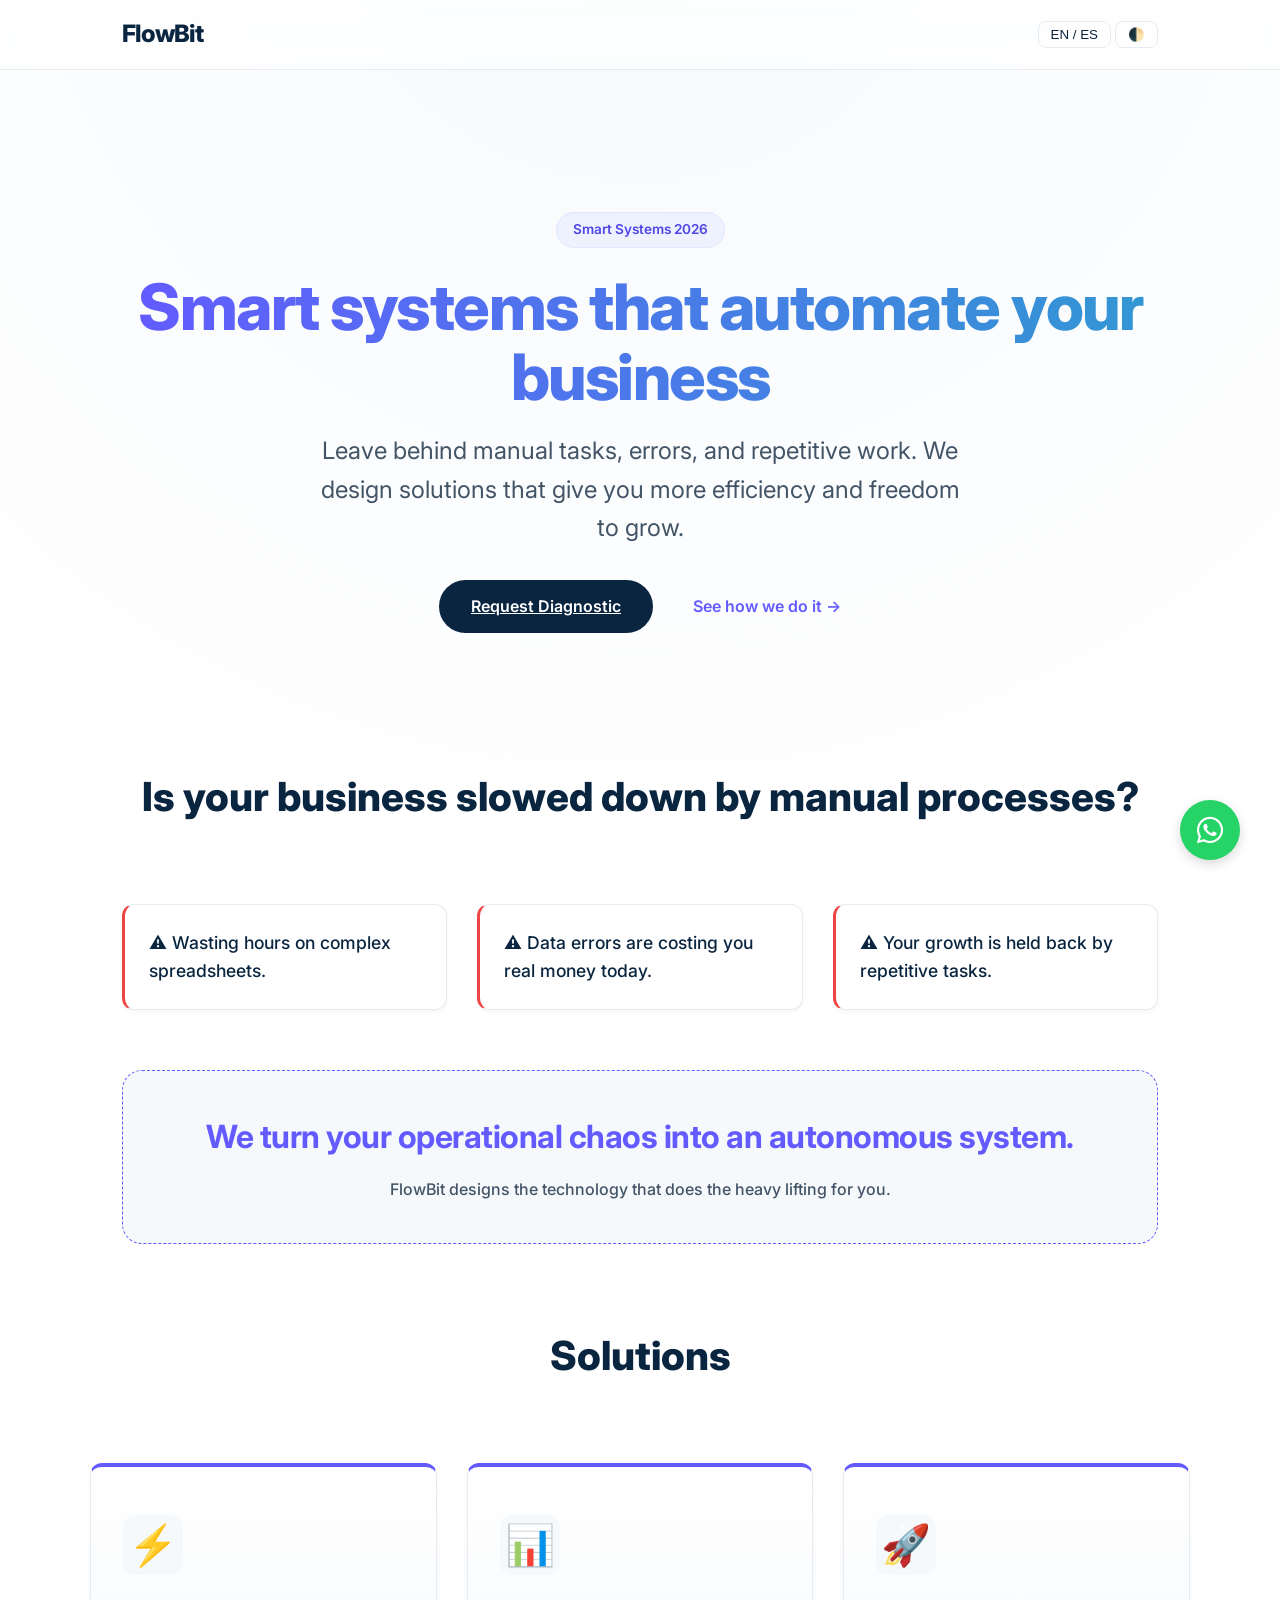
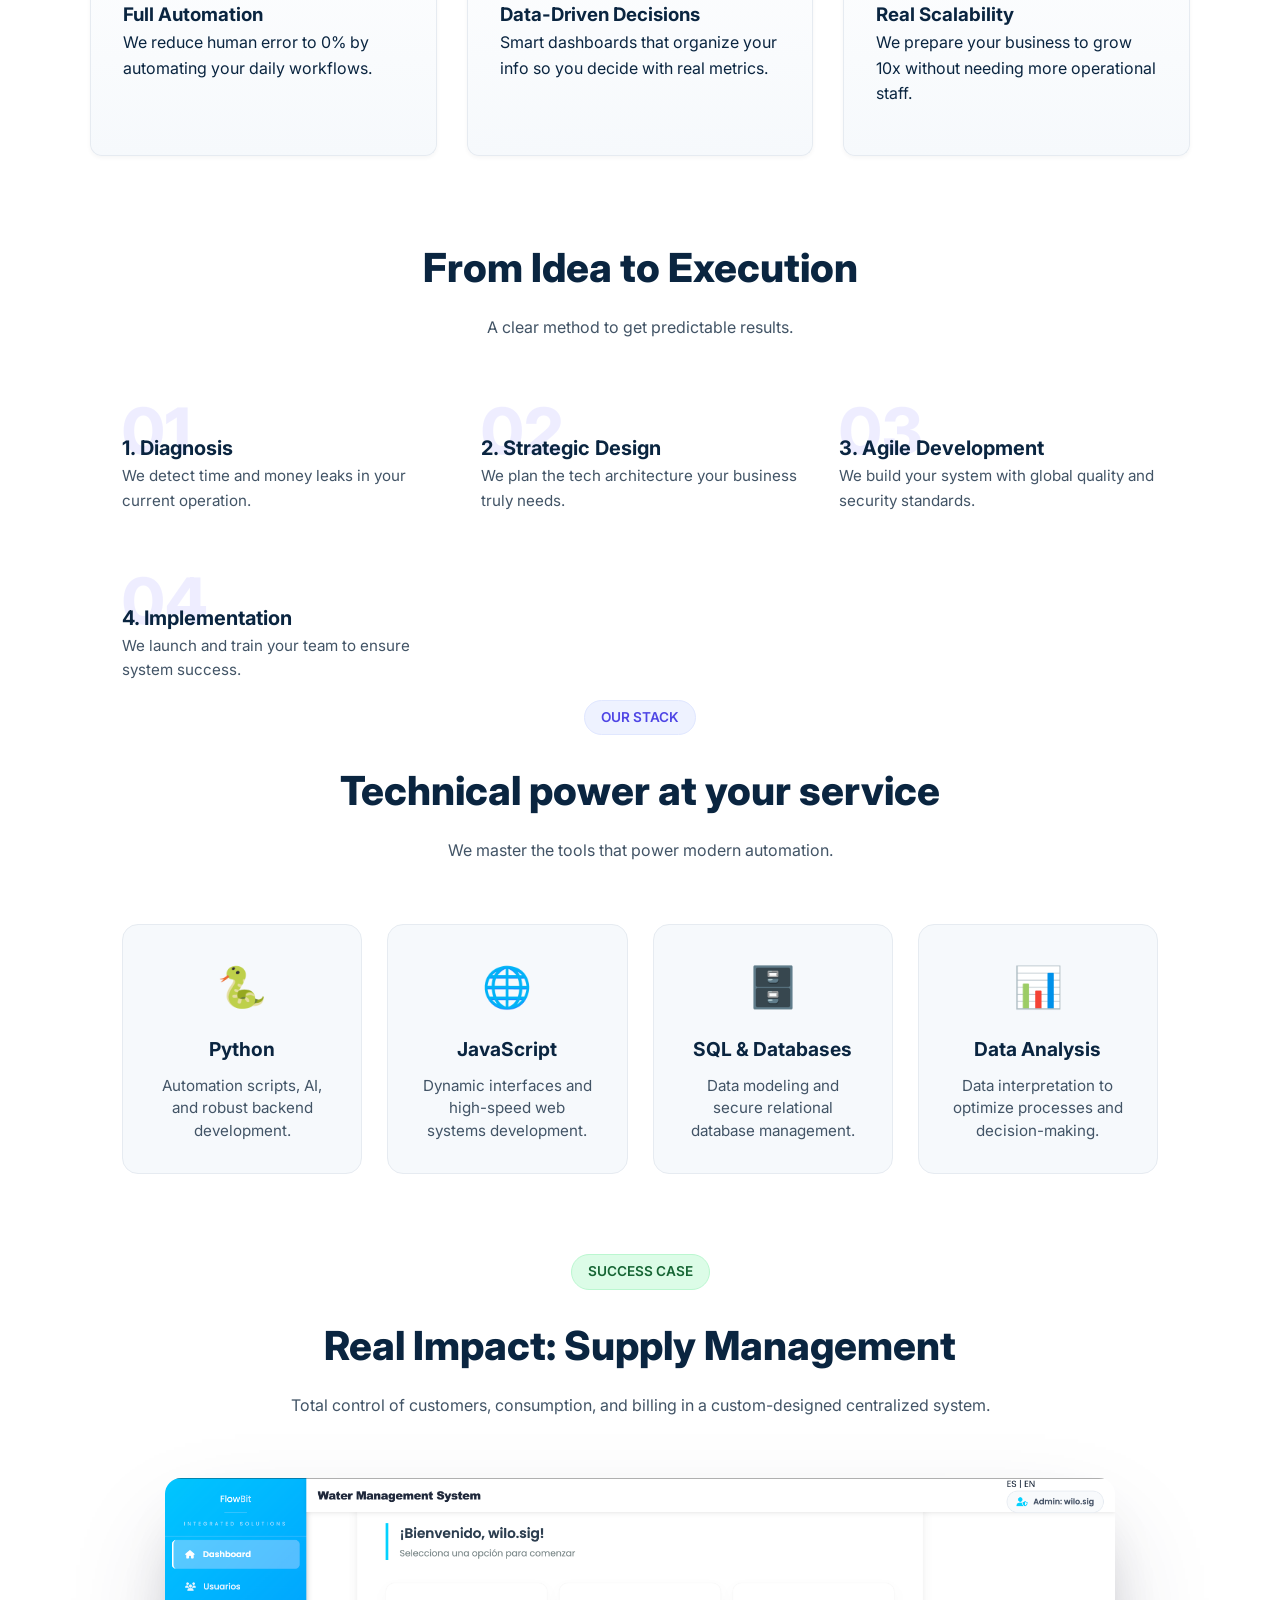
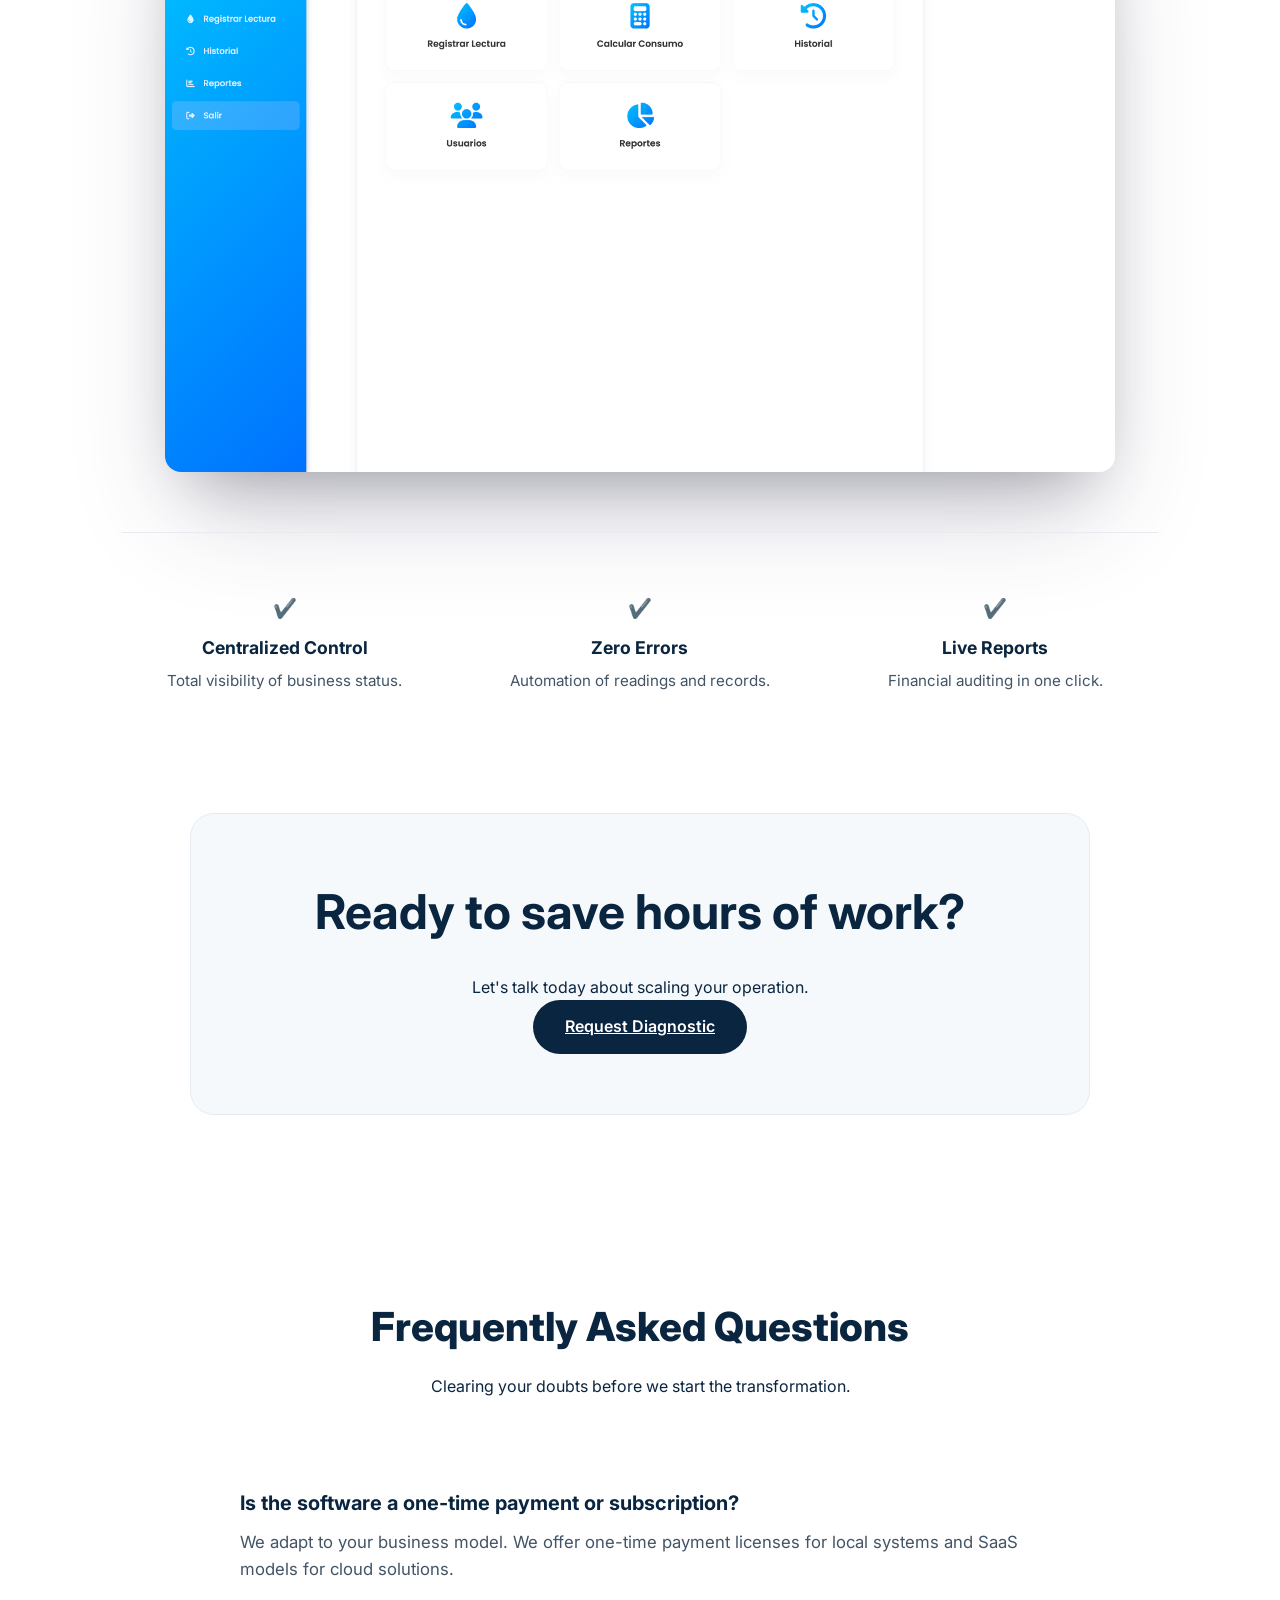
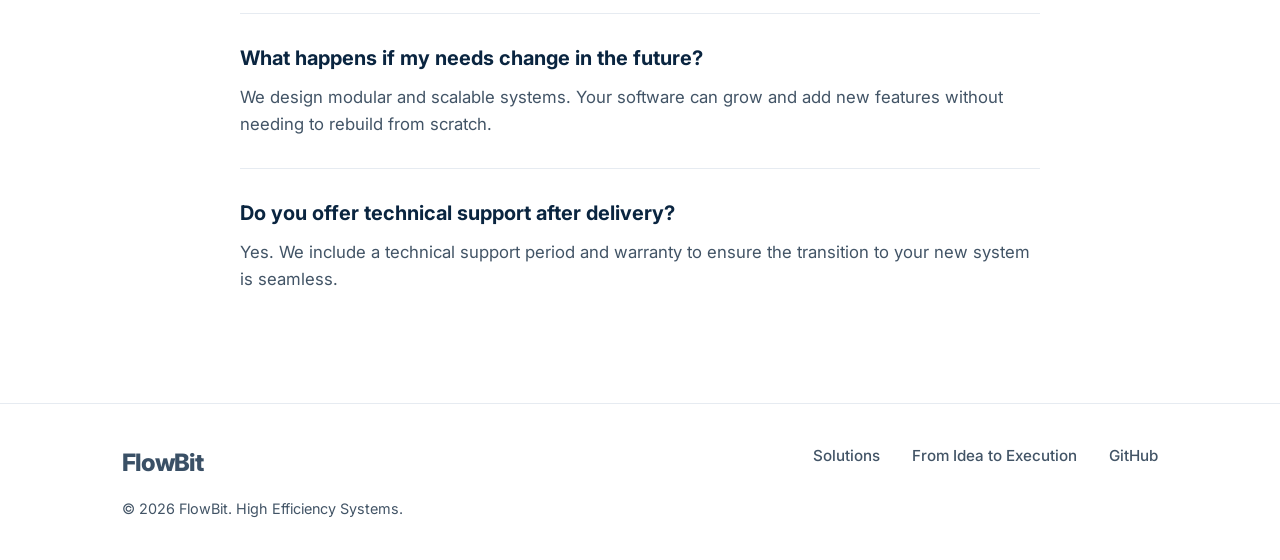
==== index.html @ 1395c774 "correccion de errores" ====
<!DOCTYPE html>
<html lang="es">
<head>
    <meta charset="UTF-8">
    <meta name="viewport" content="width=device-width, initial-scale=1.0">
    <title>FlowBit | Atomatización Inteligente</title>
    <link rel="stylesheet" href="https://cdnjs.cloudflare.com/ajax/libs/font-awesome/6.0.0/css/all.min.css">
    <link rel="stylesheet" href="css/styles.css">
</head>
<body data-theme="light">

    <nav>
        <div class="nav-content container">
            <div class="logo">FlowBit</div>
            <div class="controls">
                <button id="lang-switch" class="btn-secondary">EN / ES</button>
                <button id="theme-toggle" class="btn-icon">🌓</button>
            </div>
        </div>
    </nav>

    <main>
        <section id="hero" class="hero-section">
            <div class="container hero-content">
                <span class="badge" data-i18n="badge-new"></span>
                
                <h1 data-i18n="hero-title"></h1>
                
                <p data-i18n="hero-subtitle"></p>

                <div class="hero-cta">
                    <a href="https://wa.me/593998931349?text=Hello%20FlowBit,%20I%20want%20to%20automate%20my%20business" class="btn-primary" data-i18n="btn-contact" target="_blank"></a>
                    <a href="#real-example" class="btn-link" data-i18n="link-more"></a>
                </div>
            </div>
        </section>

        <section id="problems" class="container reveal">
            <div class="section-header">
                <h2 data-i18n="problem-title"></h2>
            </div>

            <div class="services-grid">
                <div class="card problem-card">
                    <p><span>⚠️</span> <span data-i18n="problem-1"></span></p>
                </div>
                <div class="card problem-card">
                    <p><span>⚠️</span> <span data-i18n="problem-2"></span></p>
                </div>
                <div class="card problem-card">
                    <p><span>⚠️</span> <span data-i18n="problem-3"></span></p>
                </div>
            </div>

            <div class="solution-callout">
                <h3 data-i18n="solution-text"></h3>
                <p class="callout-subtitle" data-i18n="solution-subtext"></p>
            </div>

        </section>

        <section id="services" class="container reveal">
            <div class="section-header">
                <h2 data-i18n="nav-features"></h2>
            </div>

            <div class="services-grid">
                <div class="card">
                    <div class="card-icon">⚡</div>
                    <h3 data-i18n="service-1-title"></h3>
                    <p data-i18n="service-1-desc"></p>
                </div>

                <div class="card">
                    <div class="card-icon">📊</div>
                    <h3 data-i18n="service-2-title"></h3>
                    <p data-i18n="service-2-desc"></p>
                </div>

                <div class="card">
                    <div class="card-icon">🚀</div>
                    <h3 data-i18n="service-3-title"></h3>
                    <p data-i18n="service-3-desc"></p>
                </div>
            </div>
        </section>

        <section id="process" class="container reveal">
            <div class="section-header">
                <h2 data-i18n="process-title"></h2>
                <p class="section-subtitle" data-i18n="process-subtitle"></p>
            </div>

            <div class="process-steps">
                <div class="step">
                    <div class="step-number">01</div>
                    <h3 data-i18n="step-1-title"></h3>
                    <p data-i18n="step-1-desc"></p>
                </div>

                <div class="step">
                    <div class="step-number">02</div>
                    <h3 data-i18n="step-2-title"></h3>
                    <p data-i18n="step-2-desc"></p>
                </div>

                <div class="step">
                    <div class="step-number">03</div>
                    <h3 data-i18n="step-3-title"></h3>
                    <p data-i18n="step-3-desc"></p>
                </div>

                <div class="step">
                    <div class="step-number">04</div>
                    <h3 data-i18n="step-4-title"></h3>
                    <p data-i18n="step-4-desc"></p>
                </div>
            </div>
        </section>

        <section id="tech-stack" class="container reveal">
            <div class="section-header">
                <span class="badge" data-i18n="tech-badge"></span>
                <h2 data-i18n="tech-title"></h2>
                <p class="section-subtitle" data-i18n="tech-subtitle"></p>
            </div>

            <div class="tech-grid">
                <div class="tech-item">
                    <span class="tech-icon">🐍</span>
                    <h3>Python</h3>
                    <p data-i18n="tech-python"></p>
                </div>
                <div class="tech-item">
                    <span class="tech-icon">🌐</span>
                    <h3>JavaScript</h3>
                    <p data-i18n="tech-js"></p>
                </div>
                <div class="tech-item">
                    <span class="tech-icon">🗄️</span>
                    <h3>SQL & Databases</h3>
                    <p data-i18n="tech-sql"></p>
                </div>
                <div class="tech-item">
                    <span class="tech-icon">📊</span>
                    <h3>Data Analysis</h3>
                    <p data-i18n="tech-analysis"></p>
                </div>
            </div>
        </section>

        <section id="real-example" class="container reveal">
            <div class="section-header">
                <span class="badge badge-success" data-i18n="badge-success"></span>
                <h2 data-i18n="showcase-title"></h2>
                <p class="section-subtitle" data-i18n="showcase-desc"></p>
            </div>

            <div class="mockup-stripe">
                <div class="window-content">
                    <img src="assets/images/dashboard-agua.png" 
                    alt="Sistema de Gestión de Agua" 
                    loading="lazy"
                    width="950"
                    height="600">
                </div>
            </div>

            <div class="features-check-grid">
                <div class="check-item">
                    <span class="check-icon">✔️</span>
                    <p><strong data-i18n="check-1-title"></strong></p>
                    <p class="small-text" data-i18n="check-1-desc"></p>
                </div>
                <div class="check-item">
                    <span class="check-icon">✔️</span>
                    <p><strong data-i18n="check-2-title"></strong></p>
                    <p class="small-text" data-i18n="check-2-desc"></p>
                </div>
                <div class="check-item">
                    <span class="check-icon">✔️</span>
                    <p><strong data-i18n="check-3-title"></strong></p>
                    <p class="small-text" data-i18n="check-3-desc"></p>
                </div>
            </div>
        </section>

        <section id="final-cta" class="container reveal">
            <div class="cta-box">
                <h2 data-i18n="final-cta-title"></h2>
                <p data-i18n="final-cta-desc"></p>
                <a href="https://wa.me/593998931349" class="btn-primary" data-i18n="btn-contact"></a>
            </div>
        </section>
        
    </main> 

    <section id="faq" class="container reveal">
        <div class="section-header">
            <h2 data-i18n="faq-title"></h2>
            <p clas="section-subtitle" data-i18n="faq-subtitle"></p>
        </div>

        <div class="faq-grid">
            <div class="faq-item">
                <h3 data-i18n="faq-1-q"></h3>
                <p data-i18n="faq-1-a"></p>
            </div>
            <div class="faq-item">
                <h3 data-i18n="faq-2-q"></h3>
                <p data-i18n="faq-2-a"></p>
            </div>
            <div class="faq-item">
                <h3 data-i18n="faq-3-q"></h3>
                <p data-i18n="faq-3-a"></p>
            </div>
        </div>
    </section>
    
    <footer>
        <div class="container footer-content">
            <div class="footer-brand">
                <div class="logo">FlowBit</div>
                <p data-i18n="footer-text"></p>
            </div>
            <div class="footer-links">
                <a href="#services" data-i18n="nav-features"></a>
                <a href="#process" data-i18n="process-title"></a>
                <a href="https://github.com/wilmersiguencia" target="_blank">GitHub</a>
            </div>
        </div>
    </footer>

    <script type="module" src="js/main.js"></script>
    <a href="https://wa.me/593998931349" class="whatsapp-float" target="-blank">
        <i class="fab fa-whatsapp"></i>
    </a>
</body>
</html>
---- css/styles.css ----
@import url('https://fonts.googleapis.com/css2?family=Inter:wght@300;400;600;800&display=swap');

/* 1. VARIABLES (El motor de los colores) */
:root {
    --bg-primary: #ffffff;
    --text-primary: #0a2540;
    --text-secondary: #425466;
    --accent-silver: #f6f9fc;
    --border-color: #e6ebf1;
    --btn-bg: #0a2540;
    --btn-text: #ffffff;
    --nav-bg: rgba(255, 255, 255, 0.7);
    --primary-color: #635bff;
}

[data-theme="dark"] {
    --bg-primary: #0f172a;
    --text-primary: #f8fafc;
    --text-secondary: #94a3b8;
    --accent-silver: #1e293b;
    --border-color: #334155;
    --btn-bg: #ffffff;
    --btn-text: #0f172a;
    --nav-bg: rgba(15, 23, 42, 0.8);
}

/* 2. RESET Y BASES */
* {
    margin: 0;
    padding: 0;
    box-sizing: border-box;
}

body {
    background-color: var(--bg-primary);
    color: var(--text-primary);
    font-family: 'Inter', sans-serif;
    line-height: 1.6;
    transition: background-color 0.4s ease;
}

.container {
    max-width: 1100px;
    margin: 0 auto;
    padding: 0 2rem;
}

/* 3. NAVEGACIÓN (Look Stripe) */
nav {
    position: fixed;
    top: 0;
    width: 100%;
    height: 70px;
    background: var(--nav-bg);
    backdrop-filter: blur(12px);
    -webkit-backdrop-filter: blur(12px);
    display: flex;
    align-items: center;
    border-bottom: 1px solid var(--border-color);
    z-index: 1000;
}

.nav-content {
    display: flex;
    justify-content: space-between;
    align-items: center;
    width: 100%;
}

.logo {
    font-weight: 800;
    font-size: 1.5rem;
    letter-spacing: -1px;
}

/* 4. HERO SECTION (Limpio y sin cortes) */
.hero-section {
    padding: 140px 0 60px 0;
    min-height: 85vh;
    display: flex;
    flex-direction: column;
    justify-content: center;
    text-align: center;
    background: radial-gradient(circle at 50% -20%, var(--accent-silver), var(--bg-primary));
}

.badge {
    background: #eef2ff;
    color: #4f46e5;
    padding: 6px 16px;
    border-radius: 100px;
    font-size: 0.85rem;
    font-weight: 600;
    margin-bottom: 24px;
    display: inline-block;
    border: 1px solid #e0e7ff;
}

.hero-section h1 {
    font-size: clamp(2.4rem, 7vw, 4rem);
    line-height: 1.1;
    font-weight: 800;
    letter-spacing: -1.5px;
    margin-bottom: 20px;
    /* Degradado Animado */
    background: linear-gradient(to right, #635bff, #3297d3, #ec4899);
    -webkit-background-clip: text;
    background-clip: text;
    -webkit-text-fill-color: transparent;
    background-size: 200% auto;
    animation: gradientText 5s linear infinite;
}

.hero-section p {
    color: var(--text-secondary);
    max-width: 650px;
    margin: 0 auto 32px auto;
    font-size: 1.5rem;
}

.problem-card {
    border-left: 4px solid #ef4444 !important;
    background: #fff;
    padding: 30px;
    font-weight: 500;
    box-shadow: 0 4px 6px rgba(0, 0, 0, 0.02);
}

.hero-cta {
    display: flex;
    justify-content: center;
    align-items: center;
    gap: 20px;
    flex-wrap: wrap;
}

html {
    scroll-behavior: smooth;
}

/* 5. TARJETAS (Cards) */
#services {
    padding: 80px 0;
}

.services-grid {
    display: grid;
    grid-template-columns: repeat(auto-fit, minmax(280px, 1fr));
    gap: 30px;
}

.card {
    background: var(--bg-primary);
    padding: 3rem 2rem;
    border-radius: 12px;
    border: 1px solid var(--border-color);
    box-shadow: 0 2px 4px rgba(0,0,0,0.04);
    transition: all 0.4s cubic-bezier(0.165, 0.84, 0.44, 1);
}

.card:hover {
    transform: translateY(-10px);
    box-shadow: 0 30px 60px -12px rgba(50,50,93,0.15),
                0 18px 36px -18px rgba(0,0,0,0.2);
    border-color: var(--primary-color);
}

.card-icon {
    font-size: 2.5rem;
    margin-bottom: 20px;
}

.problem-card {
    border-left: 3px solid #ef4444 !important;
    background: var(--bg-primary);
    padding: 24px;
    font-size: 1.1rem;
    color: var(--text-primary);
    display: flex;
    align-items: center;
    gap: 12px;
}

.mockup-stripe {
    max-width: 950px;
    margin: 60px auto;
    background: var(--bg-primary);
    border-radius: 16px;
    box-shadow: 0 50px 100px -20px rgba(50, 50, 93, 0.25),
                0 30px 60px -30px rgba(0, 0, 0, 0.3);
    overflow: hidden;
    transition: transform 0.6s ease;
}

.mockup-stripe:hover {
    transform: translateY(-5px);
}

@media (max-width: 768px) {
    .mockup-stripe {
        margin: 40px 15px;
        border-radius: 8px;
    }
}

.window-header {
    background: #e5e7eb;
    padding: 12px;
    display: flex;
    align-items: center;
    gap: 8px;
}

.window-title {
    margin-left: 20px;
    font-size: 0.8rem;
    color: #6b7280;
    font-weight: 500;
}

.window-content img {
    width: 100%;
    height: auto;
    display: block;
    aspect-ratio: 16 / 10;
    border-radius: 0 0 12px 12px;
    object-fit: cover;
    object-position: top;
}

/* 6. BOTONES Y CONTROLES */
.btn-primary {
    display: inline-block;
    background-color: var(--btn-bg);
    color: var(--btn-text) !important;
    padding: 14px 32px;
    border-radius: 50px;
    font-weight: 600;
    border: none;
    cursor: pointer;
    transition: all 0.3s ease;
}

.btn-primary:hover {
    transform: translateY(-2px);
    box-shadow: 0 7px 14px rgba(50,50,93,0.1), 0 3px 6px rgba(0,0,0,0.08);
    opacity: 0.9;
}

.btn-link {
    display: inline-flex;
    align-items: center;
    gap: 8px;
    color: var(--primary-color);
    text-decoration: none;
    font-weight: 600;
    margin-left: 20px;
    transition: all 0.2s ease;
}

.btn-link:hover {
    color: #4338ca;
    gap: 12px;
}

.controls button {
    background: none;
    border: 1px solid var(--border-color);
    padding: 5px 12px;
    border-radius: 8px;
    color: var(--text-primary);
    cursor: pointer;
}

section {
    padding: 60px 0;
}

/* ANIMACIÓN */
@keyframes gradientText {
    0% { background-position: 0% center; }
    50% { background-position: 100% center; }
    100% { background-position: 0% center; }
}

@media (max-width: 768px) {
    .hero-section h1 {
        font-size: 2.5rem; /* Título más pequeño en celular */
        padding: 0 10px;
        line-height: 1.2;
    }

    .hero-cta {
        display: flex;
        flex-direction: column;
        align-items: center;
        gap: 15px;
    }

    .nav-content {
        padding: 0 1rem;
    }

    .services-grid {
        grid-template-columns: 1fr; /* Una tarjeta debajo de otra */
        padding: 0 20px;
    }

    .btn-link {
        margin-left: 0;
        font-size: 1.1rem;
        padding: 10px;
    }

}

footer {
    padding: 40px 0;
    border-top: 1px solid var(--border-color);
    background: var(--bg-primary);
    transition: background-color 0.4s ease;
}

footer .logo {
    margin-bottom: 15px;
    opacity: 0.8;
}

footer p {
    font-size: 0.9rem;
    color: var(--text-secondary);
}

.reveal {
    opacity: 0;
    transform: translateY(30px);
    transition: all 0.8s ease-out;
}

.reveal.active {
    opacity: 1;
    transform: translateY(0);
}

.section-header {
    display: flex;
    flex-direction: column;
    align-items: center;
    text-align: center;
    margin-bottom: 60px;
}

.section-header h2 {
    font-size: 2.5rem;
    font-weight: 800;
    margin-bottom: 15px;
}

.section-subtitle {
    max-width: 700px;
    margin: 0 auto;
    color: var(--text-secondary);
}

.features-check-grid {
    display: grid;
    grid-template-columns: repeat(auto-fit, minmax(200px, 1fr));
    gap: 30px;
    margin-top: 40px;
    padding-top: 60px;
    padding-bottom: 20px;
    border-top: 1px solid var(--border-color);
}

.check-item {
    text-align: center;
}

.check-item p strong {
    display: block;
    font-size: 1.1rem;
    margin-bottom: 8px;
    color: var(--text-primary);
}

.check-icon {
    display: block;
    font-size: 1.2rem;
    margin-bottom: 10px;
    color: #22c55e;
}

.small-text {
    font-size: 0.95rem;
    color: var(--text-secondary);
    line-height: 1.5;
}

.badge-success {
    background: #dcfce7 !important;
    color: #166534 !important;
    border: 1px solid #bbf7d0 !important;
}

.process-steps {
    display: grid;
    grid-template-columns: repeat(auto-fit, minmax(240px, 1fr));
    gap: 40px;
    margin-top: 60px;
}

.step {
    position: relative;
    padding-top: 20px;
}

.step-number {
    font-size: 4rem;
    font-weight: 800;
    color: var(--primary-color);
    opacity: 0.1;
    position: absolute;
    top: -20px;
    left: 0;
    z-index: -1;
}

.step h3 {
    font-size: 1.25rem;
    font-weight: 700;
    margin-top: 12px;
    color: var(--text-primary);
}

.step p {
    font-size: 0.95rem;
    color: var(--text-secondary);
    line-height: 1.6;
}

.step::after {
    content: '';
    display: block;
    width: 0;
    height: 2px;
    background: var(--primary-color);
    margin-top: 15px;
    transition: width 0.3s ease;
}

.step:hover::after {
    width: 50px;
}

#final-cta {
    padding: 100px 0;
    clear: both;
}

.cta-box {
    background: var(--accent-silver);
    padding: 60px 40px;
    border-radius: 24px;
    text-align: center;
    margin: 0 auto;
    border: 1px solid var(--border-color);
    max-width: 900px;
    width: 100%;
}

.cta-box h2 {
    font-size: clamp(2rem, 5vw, 3rem);
    margin-bottom: 24px;
    color: var(--text-primary);
}

.footer-content {
    display: flex;
    justify-content: space-between;
    align-items: flex-start;
    flex-wrap: wrap;
    gap: 40px;
}

.footer-brand p {
    color: var(--text-secondary);
    font-size: 0.9rem;
    margin-top: 15px;
    max-width: 300px;
}

.footer-links {
    display: flex;
    gap: 32px;
}

.footer-links a {
    text-decoration: none;
    color: var(--text-secondary);
    font-size: 0.95rem;
    font-weight: 500;
    transition: color 0.2s;
}

.footer-links a:hover {
    color: var(--primary-color);
}

.icon-warning {
    font-size: 1.8rem;
    display: inline-block;
    margin-bottom: 15px;
    filter: drop-shadow(0 0 5px rgba(239, 68, 68, 0.2));
}

.solution-callout {
    text-align: center;
    margin-top: 60px;
    padding: 40px;
    background: var(--accent-silver);
    border-radius: 20px;
    border: 1px dashed var(--primary-color)
}

.solution-callout h3 {
    font-size: 2rem;
    color: var(--primary-color);
    letter-spacing: -0.5px;
}

.callout-subtitle {
    margin-top: 15px;
    color: var(--text-secondary);
    font-weight: 500;
}

#services .card {
    border-top: 4px solid var(--primary-color);
    background: linear-gradient(to bottom, var(--bg-primary), var(--accent-silver));
}

#services .card-icon {
    background: var(--accent-silver);
    width: 60px;
    height: 60px;
    display: flex;
    align-items: center;
    justify-content: center;
    border-radius: 12px;
    margin-bottom: 25px;
}

#faq {
    padding: 80px;
    background-color: var(--bg-primary);
}

.faq-grid {
    max-width: 800px;
    margin: 0 auto;
}

.faq-item {
    padding: 30px 0;
    border-bottom: 1px solid var(--border-color);
    transition: all 0.3s ease;
}

.faq-item:last-child {
    border-bottom: none;
}

.faq-item h3 {
    font-size: 1.25rem;
    font-weight: 700;
    margin-bottom: 12px;
    color: var(--text-primary);
    line-height: 1.4;
}

.faq-item p {
    color: var(--text-secondary);
    font-size: 1.05rem;
    line-height: 1.6;
}

.whatsapp-float {
    position: fixed;
    bottom: 40px;
    right: 40px;
    background-color: #25d366;
    color: white;
    width: 60px;
    height: 60px;
    border-radius: 50px;
    display: flex;
    align-items: center;
    justify-content: center;
    font-size: 30px;
    box-shadow: 0 4px 12px rgba(0,0,0,0.15);
    z-index: 1000;
    transition: all 0.3s ease;
    text-decoration: none;
}

.whatsapp-float:hover {
    transform: scale(1.1) rotate(5deg);
    background-color: #128c7e;
    box-shadow: 0 6px 20px rgba(0,0,0,0.2);
}

.whatsapp-float i {
    display: flex;
    align-items: center;
    justify-content: center;
    height: 100%;
}

@media (max-width: 480px) {
    .whatsapp-float {
        bottom: 20px;
        right: 20px;
        width: 50px;
        height: 50px;
        font-size: 24px;
    }
}

.tech-grid {
    display: grid;
    grid-template-columns: repeat(auto-fit, minmax(200px, 1fr));
    gap: 25px;
    margin-top: 40px;
    margin-bottom: 80px;
}

.tech-item {
    background: var(--accent-silver);
    padding: 30px;
    border-radius: 16px;
    text-align: center;
    border: 1px solid var(--border-color);
    transition: all 0.3s ease !important;
}

.tech-item:hover {
    border-color: var(--primary-color);
    background: var(--bg-primary);
    transform: translateY(-5px) !important;
    box-shadow: 0 10px 20px rgba(0,0,0,0.05);
}

.tech-icon {
    font-size: 2.5rem;
    margin-bottom: 15px;
    display: block;
}

.tech-item h3 {
    font-size: 1.2rem;
    margin-bottom: 10px;
    color: var(--text-primary);
}

.tech-item p {
    font-size: 0.95rem;
    color: var(--text-secondary);
    line-height: 1.5;
}

@media (max-width: 768px) {
    .tech-grid {
        grid-template-columns: 1fr 1fr;
        gap: 15px;
    }
}

@media (max-width: 480px) {
    .tech-grid {
        grid-template-columns: 1fr;
    }
}

[data-theme="dark"] .tech-item,
[data-theme="dark"] .cta-box,
[data-theme="dark"] .solution-callout {
    background: #1e293b; 
    border-color: #334155;
}

img {
    max-width: 100%;
    height: auto;
    border-radius: 8px;
}

@media (max-width: 768px) {
    section {
        padding: 40px 0 !important;
    }
    .hero-section {
        padding: 100px 0 40px 0 !important;
    }
}
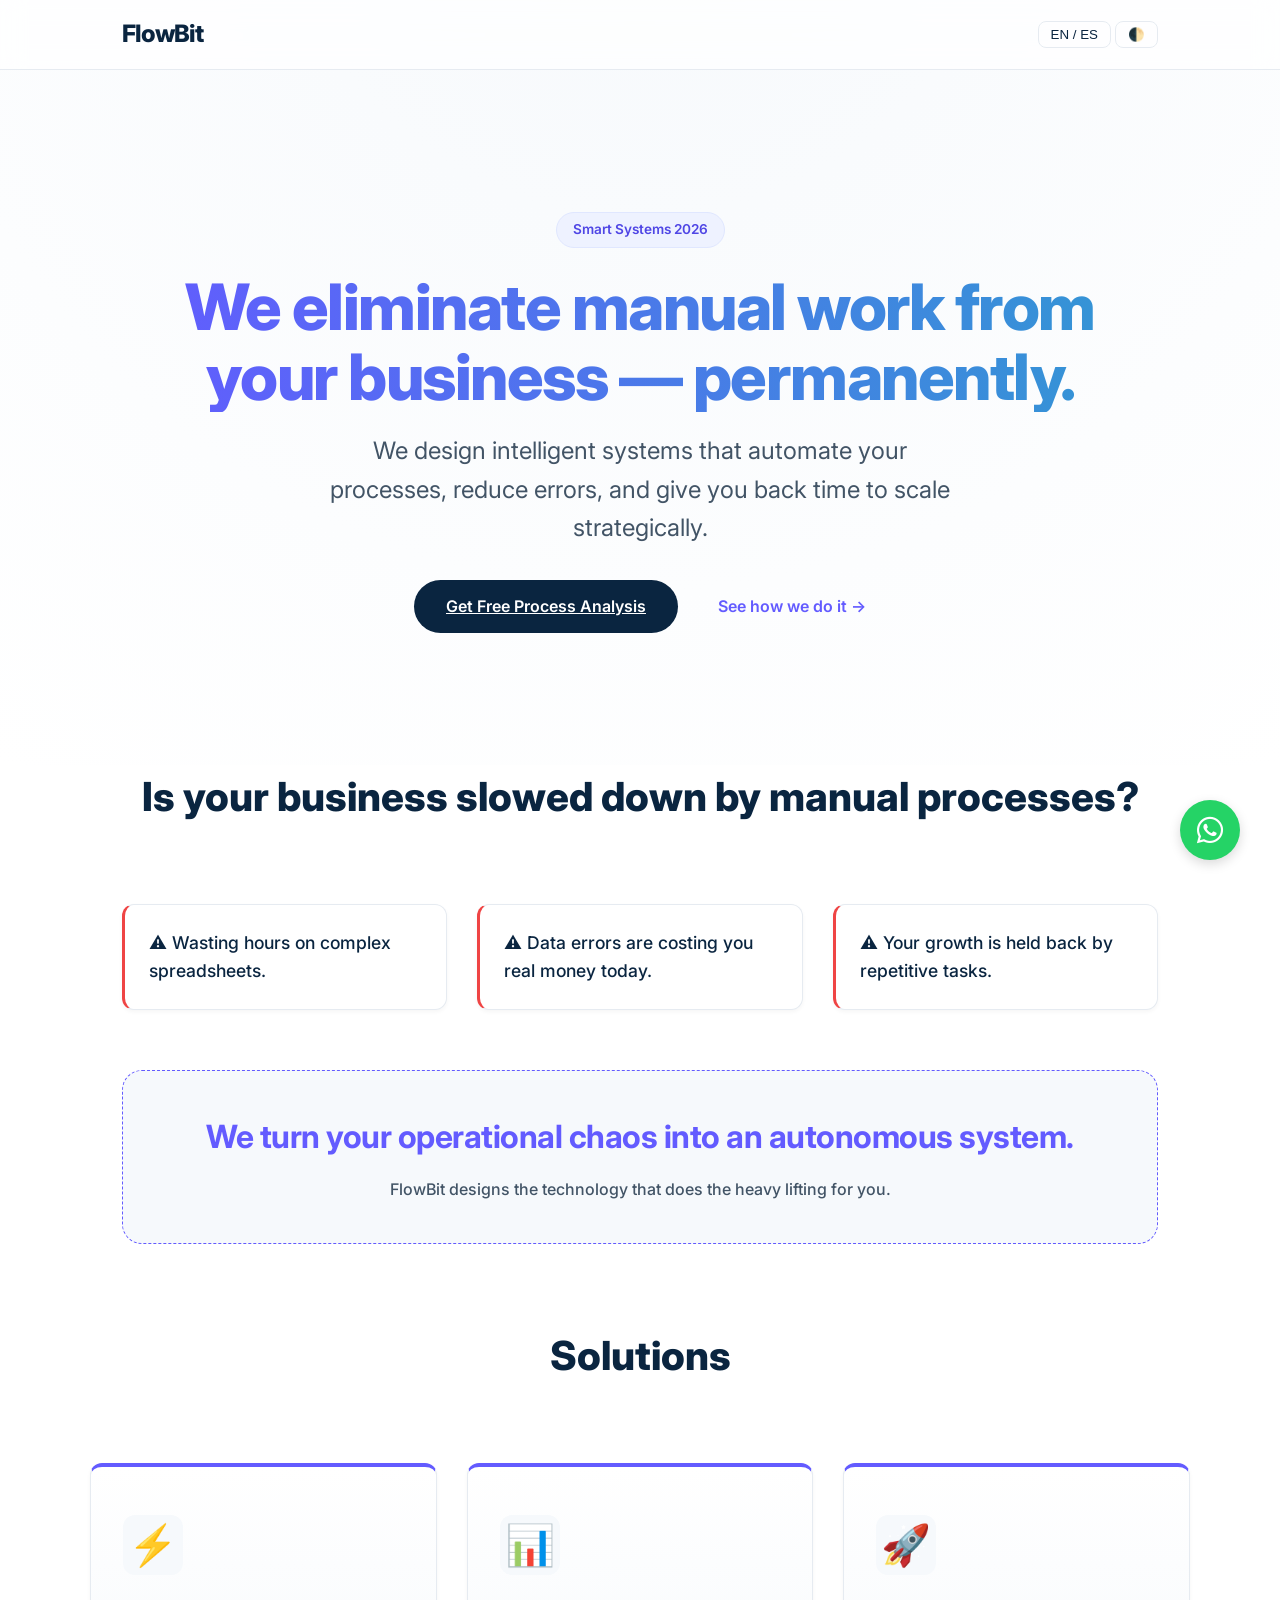
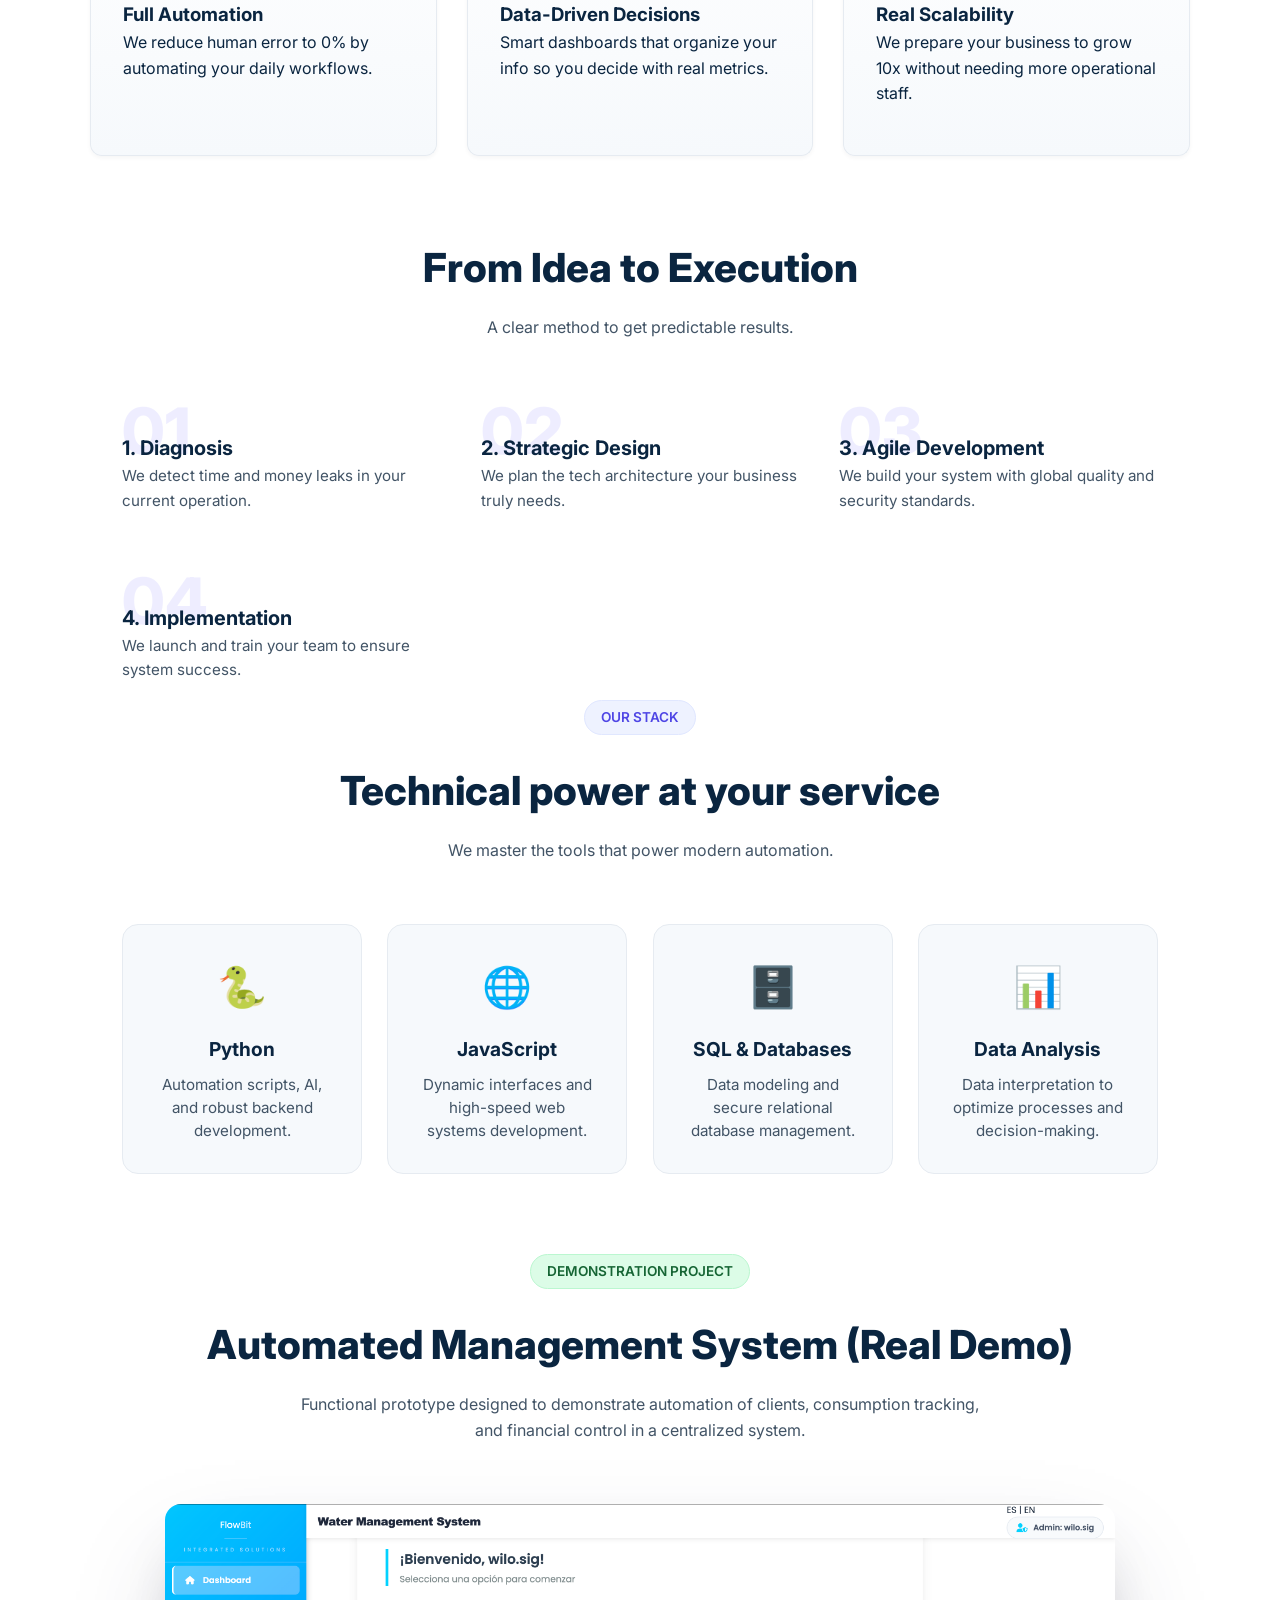
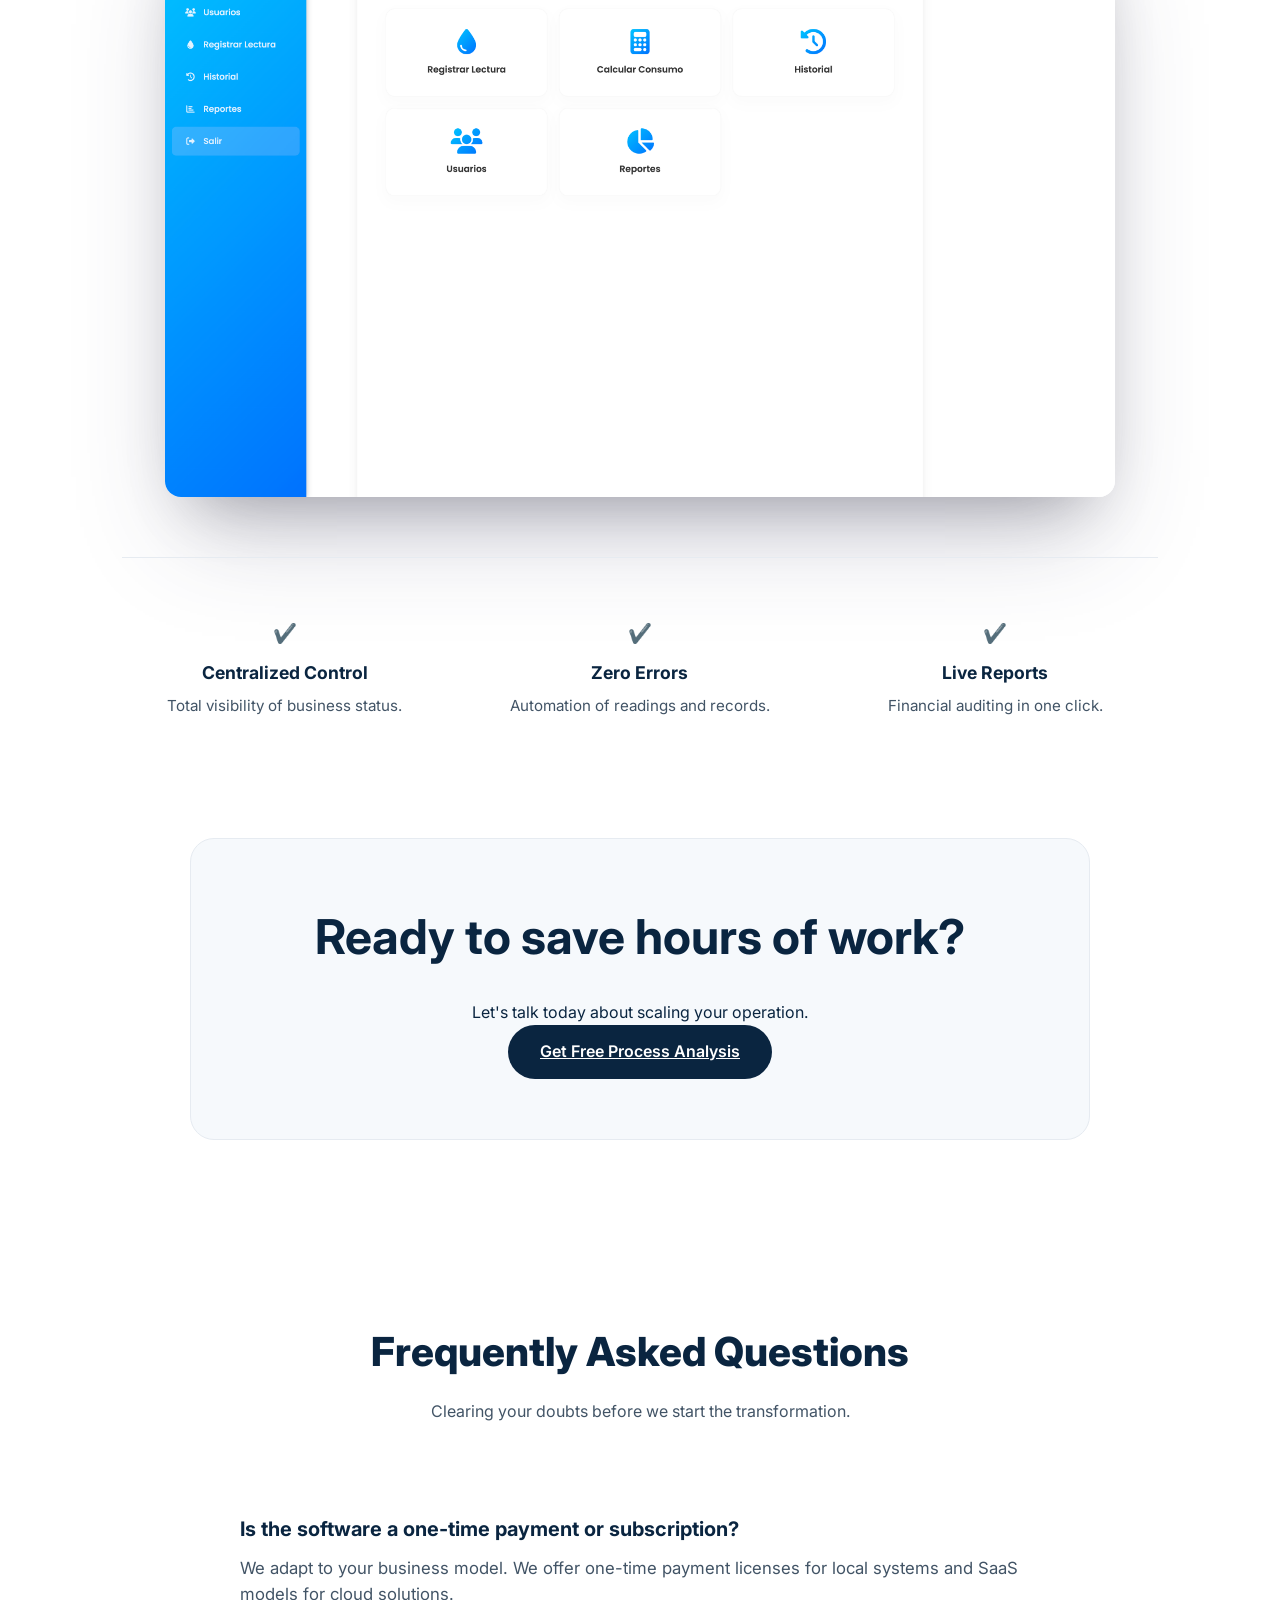
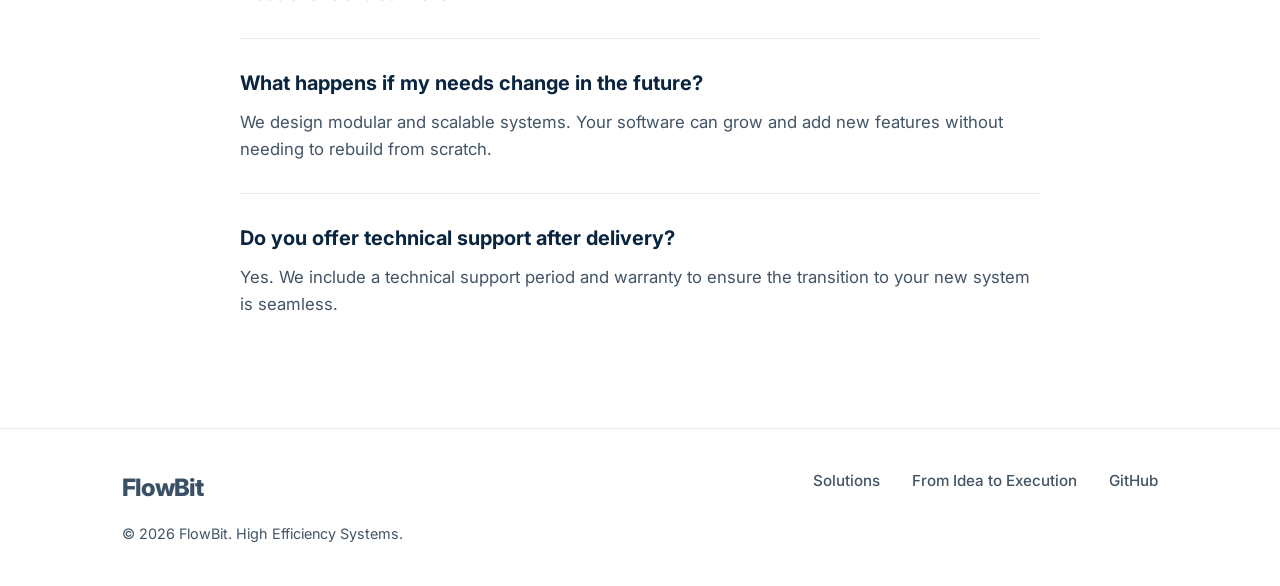
==== commit 694a9bba: "errores movil" ====
--- a/index.html
+++ b/index.html
@@ -198,7 +198,7 @@
     <section id="faq" class="container reveal">
         <div class="section-header">
             <h2 data-i18n="faq-title"></h2>
-            <p clas="section-subtitle" data-i18n="faq-subtitle"></p>
+            <p class="section-subtitle" data-i18n="faq-subtitle"></p>
         </div>
 
         <div class="faq-grid">
@@ -216,7 +216,7 @@
             </div>
         </div>
     </section>
-    
+
     <footer>
         <div class="container footer-content">
             <div class="footer-brand">
--- a/css/styles.css
+++ b/css/styles.css
@@ -288,13 +288,23 @@
         font-size: 2.5rem; /* Título más pequeño en celular */
         padding: 0 10px;
         line-height: 1.2;
+        margin-bottom: 15px;
+    }
+
+    .hero-section p {
+        font-size: 1.1rem !important;
+        line-height: 1.5;
+        max-width: 90% !important;
+        margin: 0 auto 25px auto;
+        padding: 0 15px;
+        opacity: 0.9;
     }
 
     .hero-cta {
         display: flex;
         flex-direction: column;
         align-items: center;
-        gap: 15px;
+        gap: 10px;
     }
 
     .nav-content {
@@ -702,3 +712,67 @@
         padding: 100px 0 40px 0 !important;
     }
 }
+
+@media (max-width: 768px) {
+
+    .solution-callout {
+        margin: 40px 15px 0 15px;
+        padding: 30px 20px;   
+        border-radius: 16px; 
+    }
+
+    .solution-callout h3 {
+        font-size: 1.5rem !important;
+        line-height: 1.3;
+    }
+
+    .process-steps {
+        gap: 60px;
+        padding: 0 10px; 
+    } 
+
+    .step {
+        padding-left: 20px; 
+    }
+
+    .step-number {
+        font-size: 3rem !important; 
+        left: -10px !important;
+        top: -15px !important;
+    }
+
+    .tech-grid {
+        grid-template-columns: 1fr;
+        gap: 20px;
+        padding: 0 15px;
+        margin-bottom: 50px;
+    }
+
+    .tech-item {
+        margin: 0 5px;
+        padding: 25px 20px;
+    }
+
+    .section-subtitle {
+        padding: 0 20px;
+        font-size: 1rem;
+    }
+
+    .cta-box {
+        margin: 0 15px !important;
+        padding: 40px 20px !important;
+        width: auto;
+    }
+
+    .cta-box h2 {
+        font-size: 1.8rem !important;
+    }
+
+    #faq {
+        padding: 6opx 20px !important;
+    }
+
+    .faq-item h3 {
+        font-size: 1.1 rem;
+    }
+}
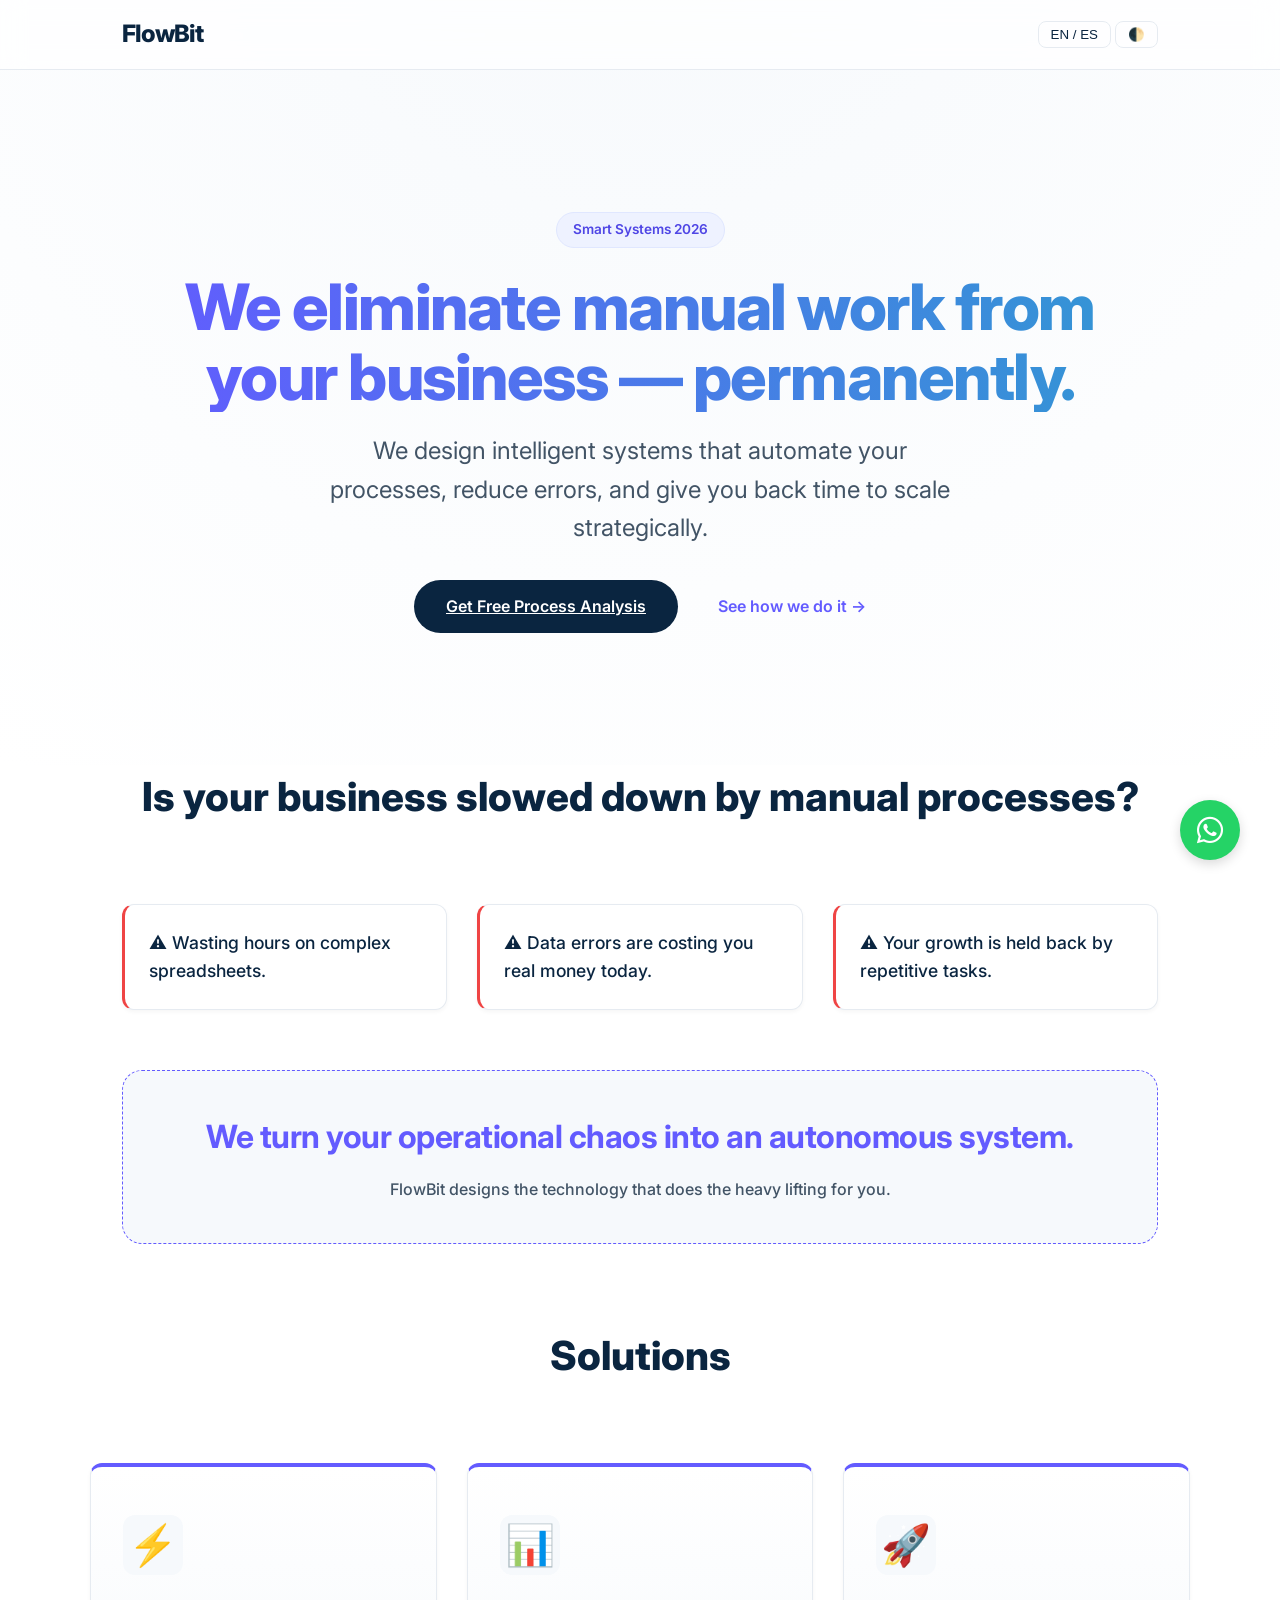
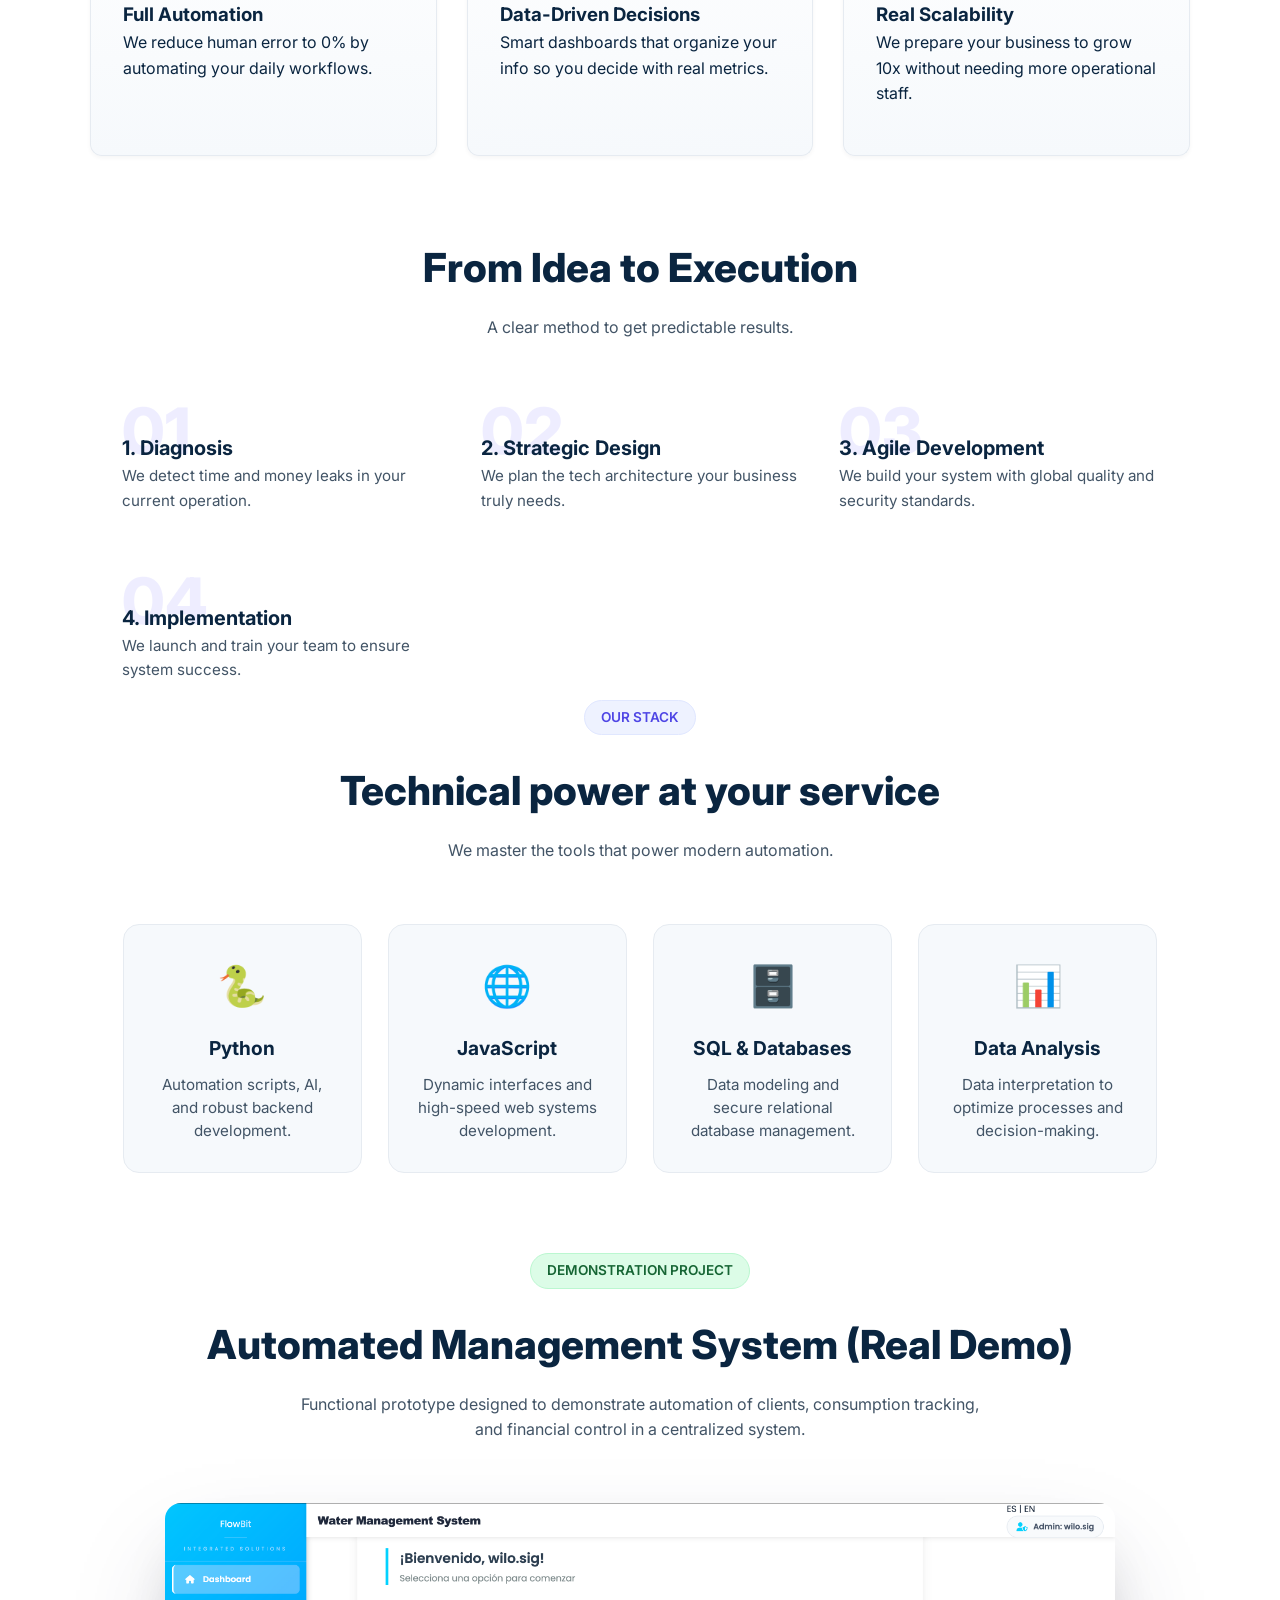
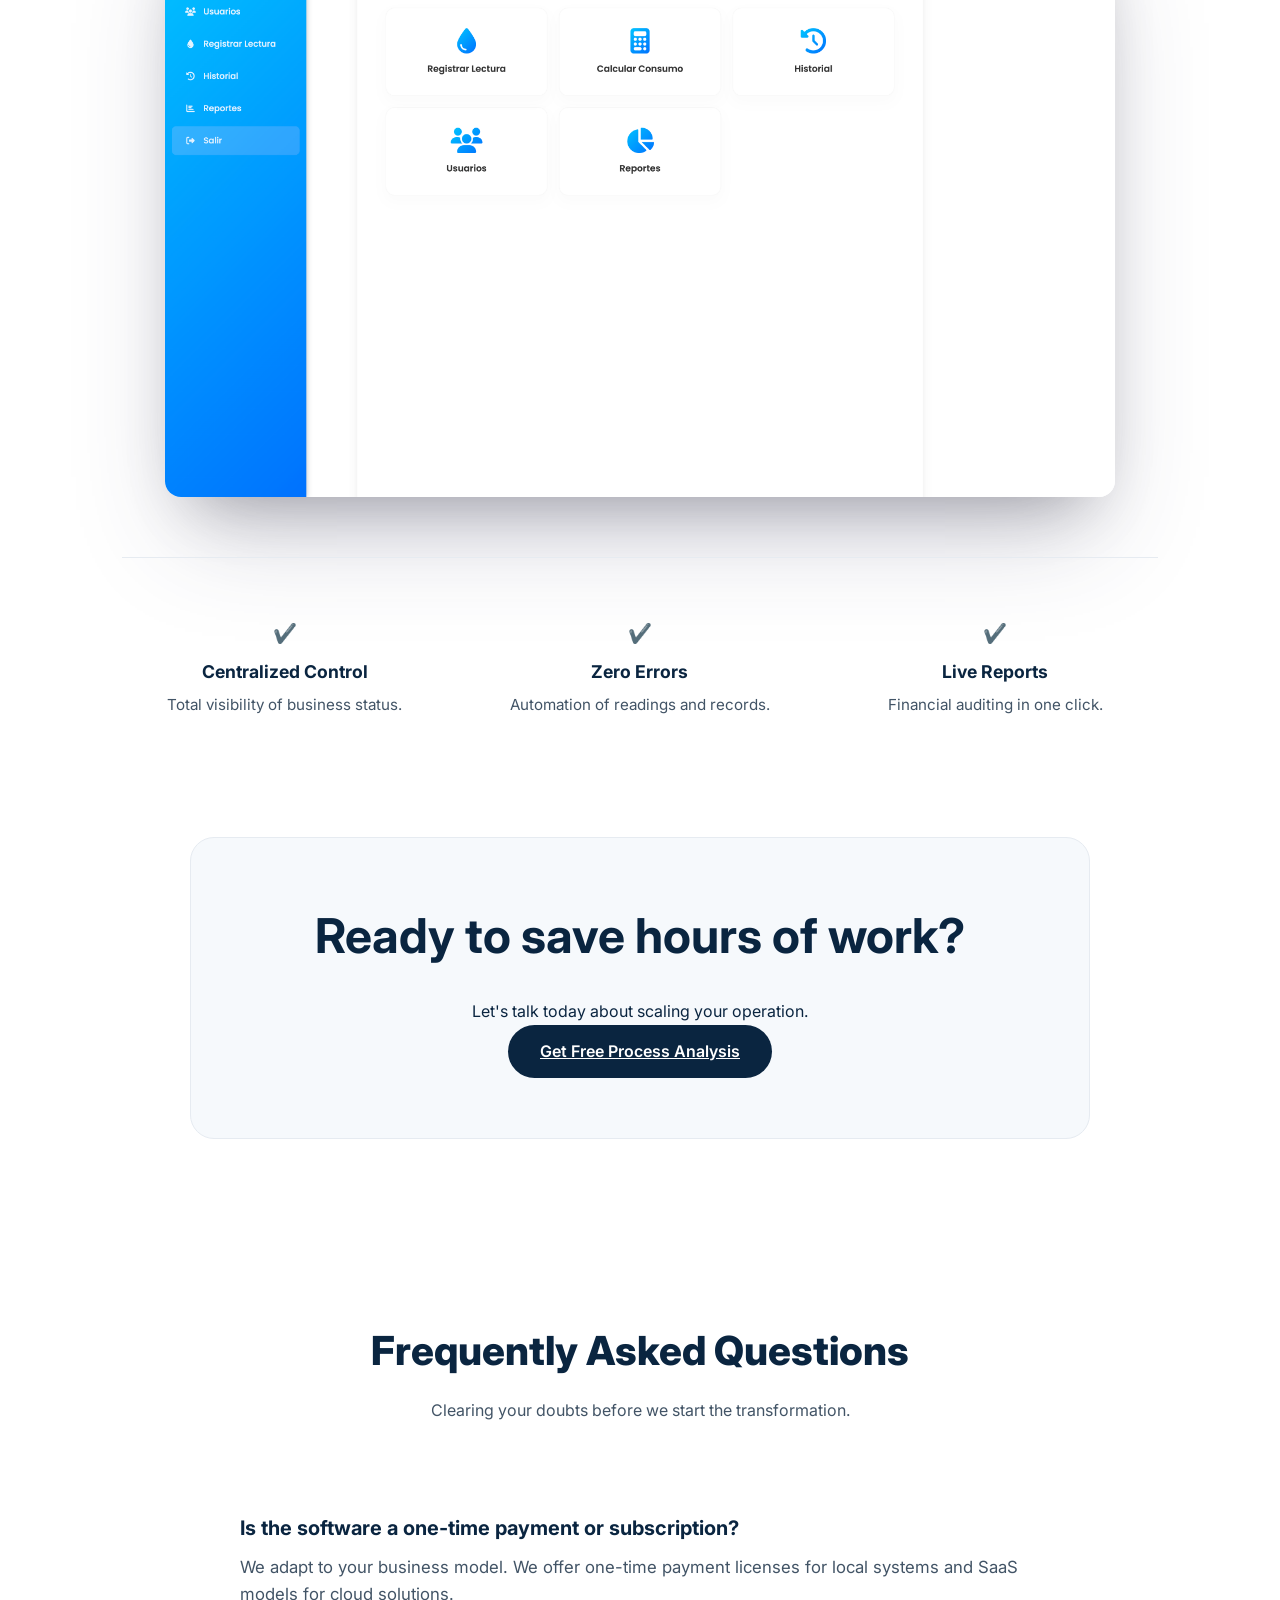
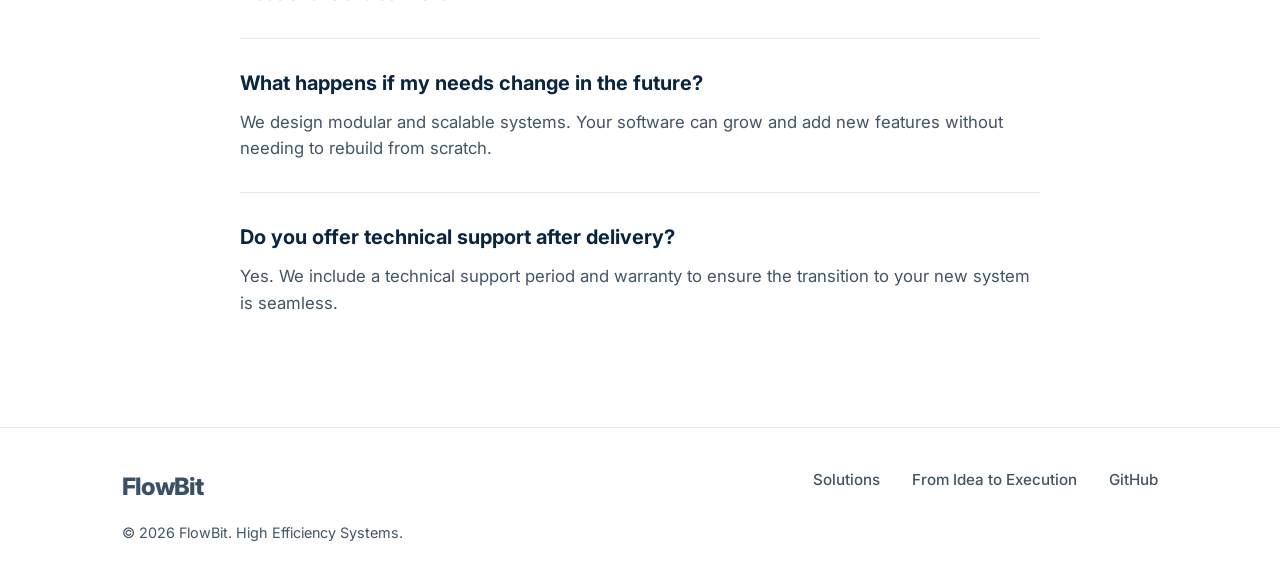
==== commit ba878fb4: "correccion" ====
--- a/index.html
+++ b/index.html
@@ -2,7 +2,7 @@
 <html lang="es">
 <head>
     <meta charset="UTF-8">
-    <meta name="viewport" content="width=device-width, initial-scale=1.0">
+    <meta name="viewport" content="width=device-width, initial-scale=1.0, maximum-scale=1.0, user-scalable=0">
     <title>FlowBit | Atomatización Inteligente</title>
     <link rel="stylesheet" href="https://cdnjs.cloudflare.com/ajax/libs/font-awesome/6.0.0/css/all.min.css">
     <link rel="stylesheet" href="css/styles.css">
--- a/css/styles.css
+++ b/css/styles.css
@@ -775,4 +775,55 @@
     .faq-item h3 {
         font-size: 1.1 rem;
     }
+
+    .container {
+        padding: 0 25px !important;
+        width: 100%;
+        box-sizing: border-box;
+    }
+
+    .step-number {
+        font-size: 3.5rem !important;
+        left: 0 !important;
+        top: -25px !important;
+        opacity: 0.08 !important;
+    }
+
+    h2, .section-header h2 {
+        font-size: 1.8rem !important;
+        line-height: 1.2;
+        text-align: left;
+    }
+
+    .faq-item {
+        padding: 25px 0 !important;
+    }
+
+    .whatsapp-float {
+        width: 50px;
+        height: 50px;
+        bottom: 20px;
+        right: 20px;
+    }
+
+    .services-grid {
+        grid-template-columns: 1fr !important;
+        gap: 20px;
+        padding: 0 10px;
+    }
+
+    .card {
+        padding: 2rem 1.5rem !important;
+        height: auto !important;
+    }
+
+    .card h3 {
+        font-size: 1.4rem;
+        margin-bottom: 10px;
+    }
+
+    .card p {
+        font-size: 1rem;
+        line-height: 1.4;
+    }
 }
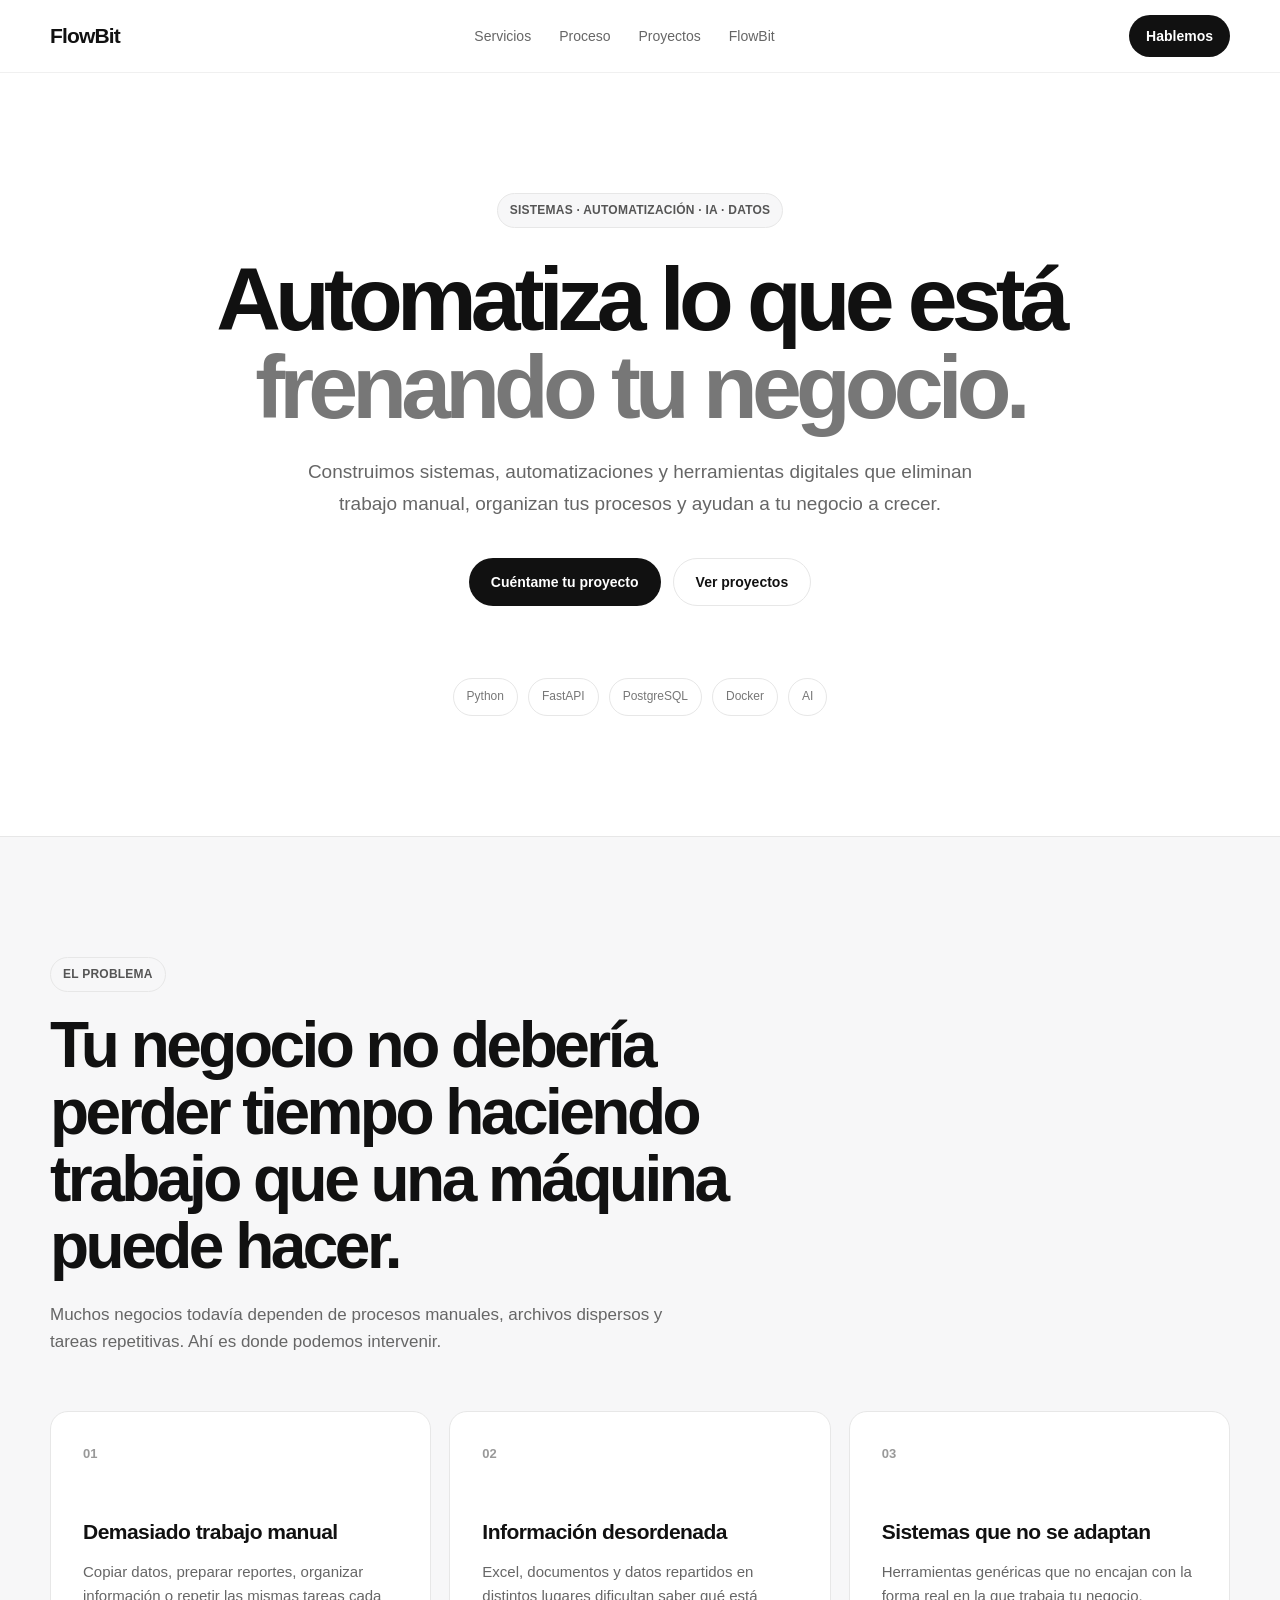
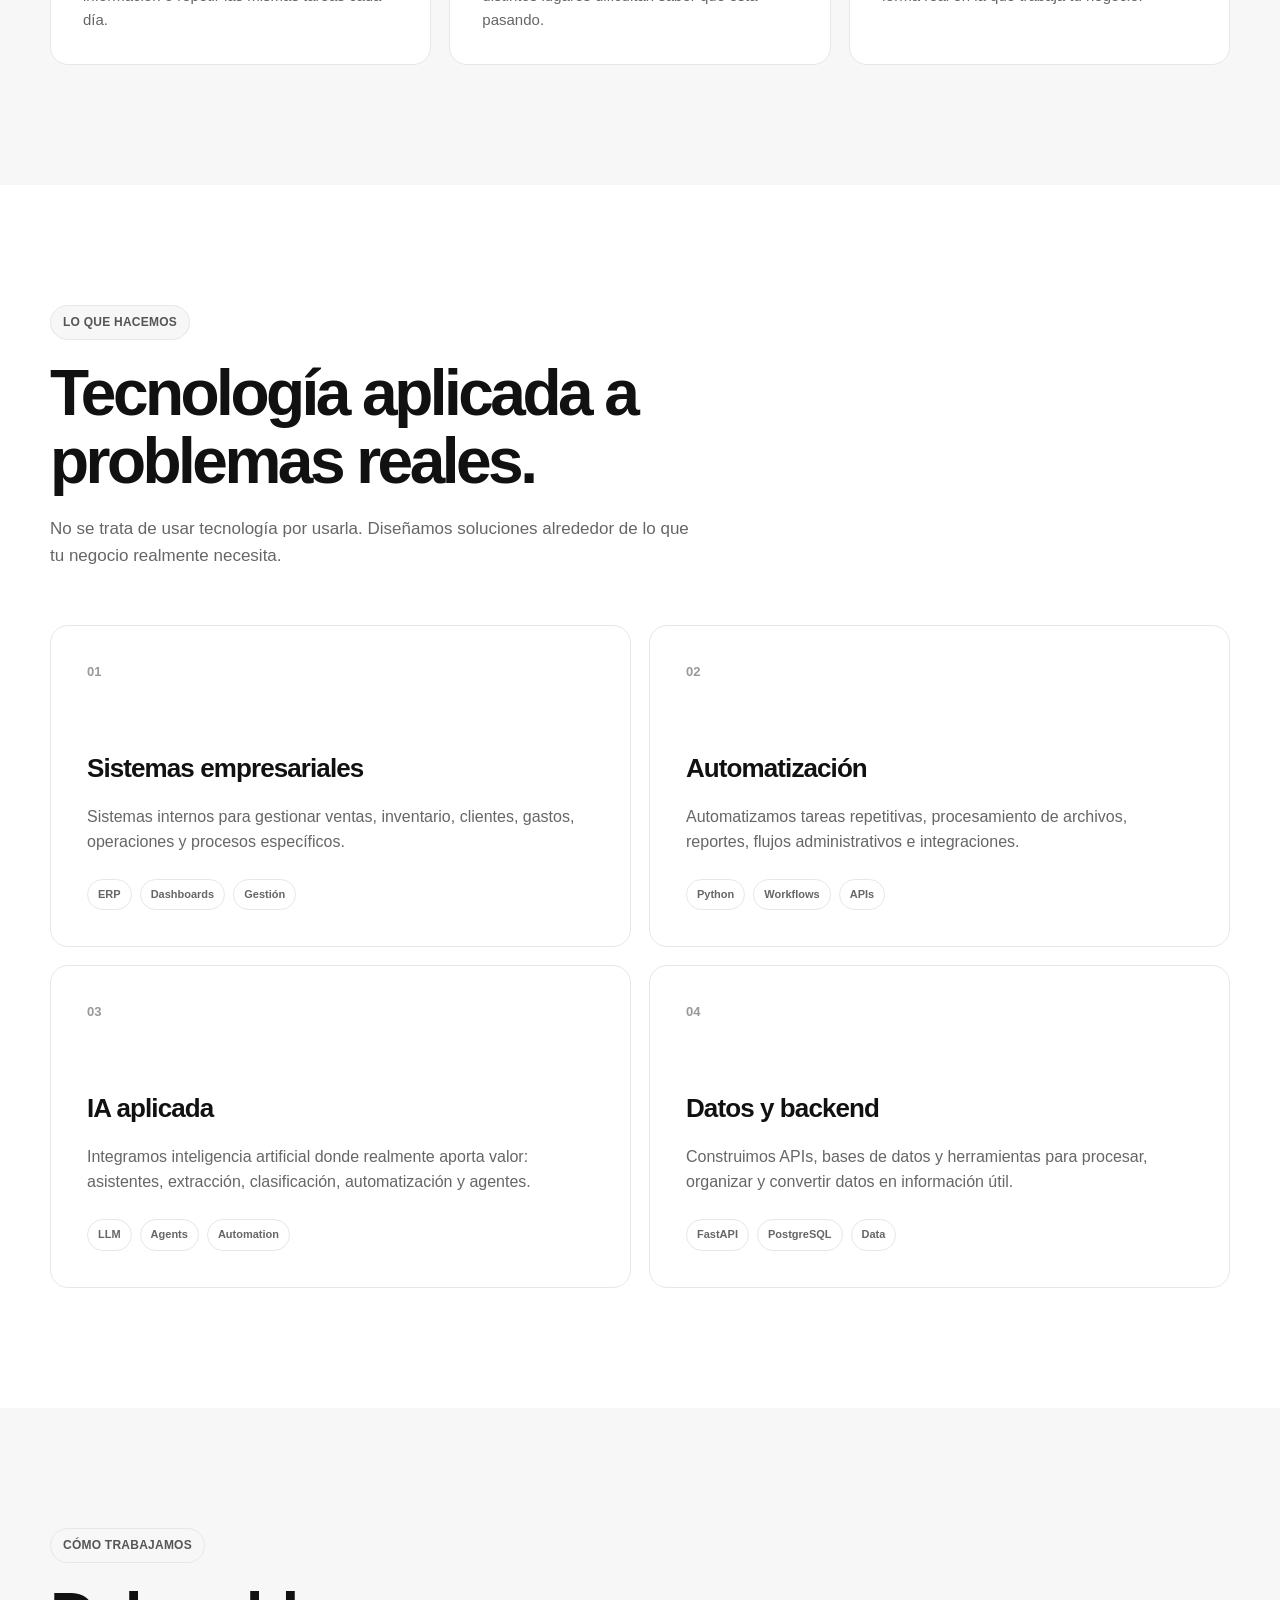
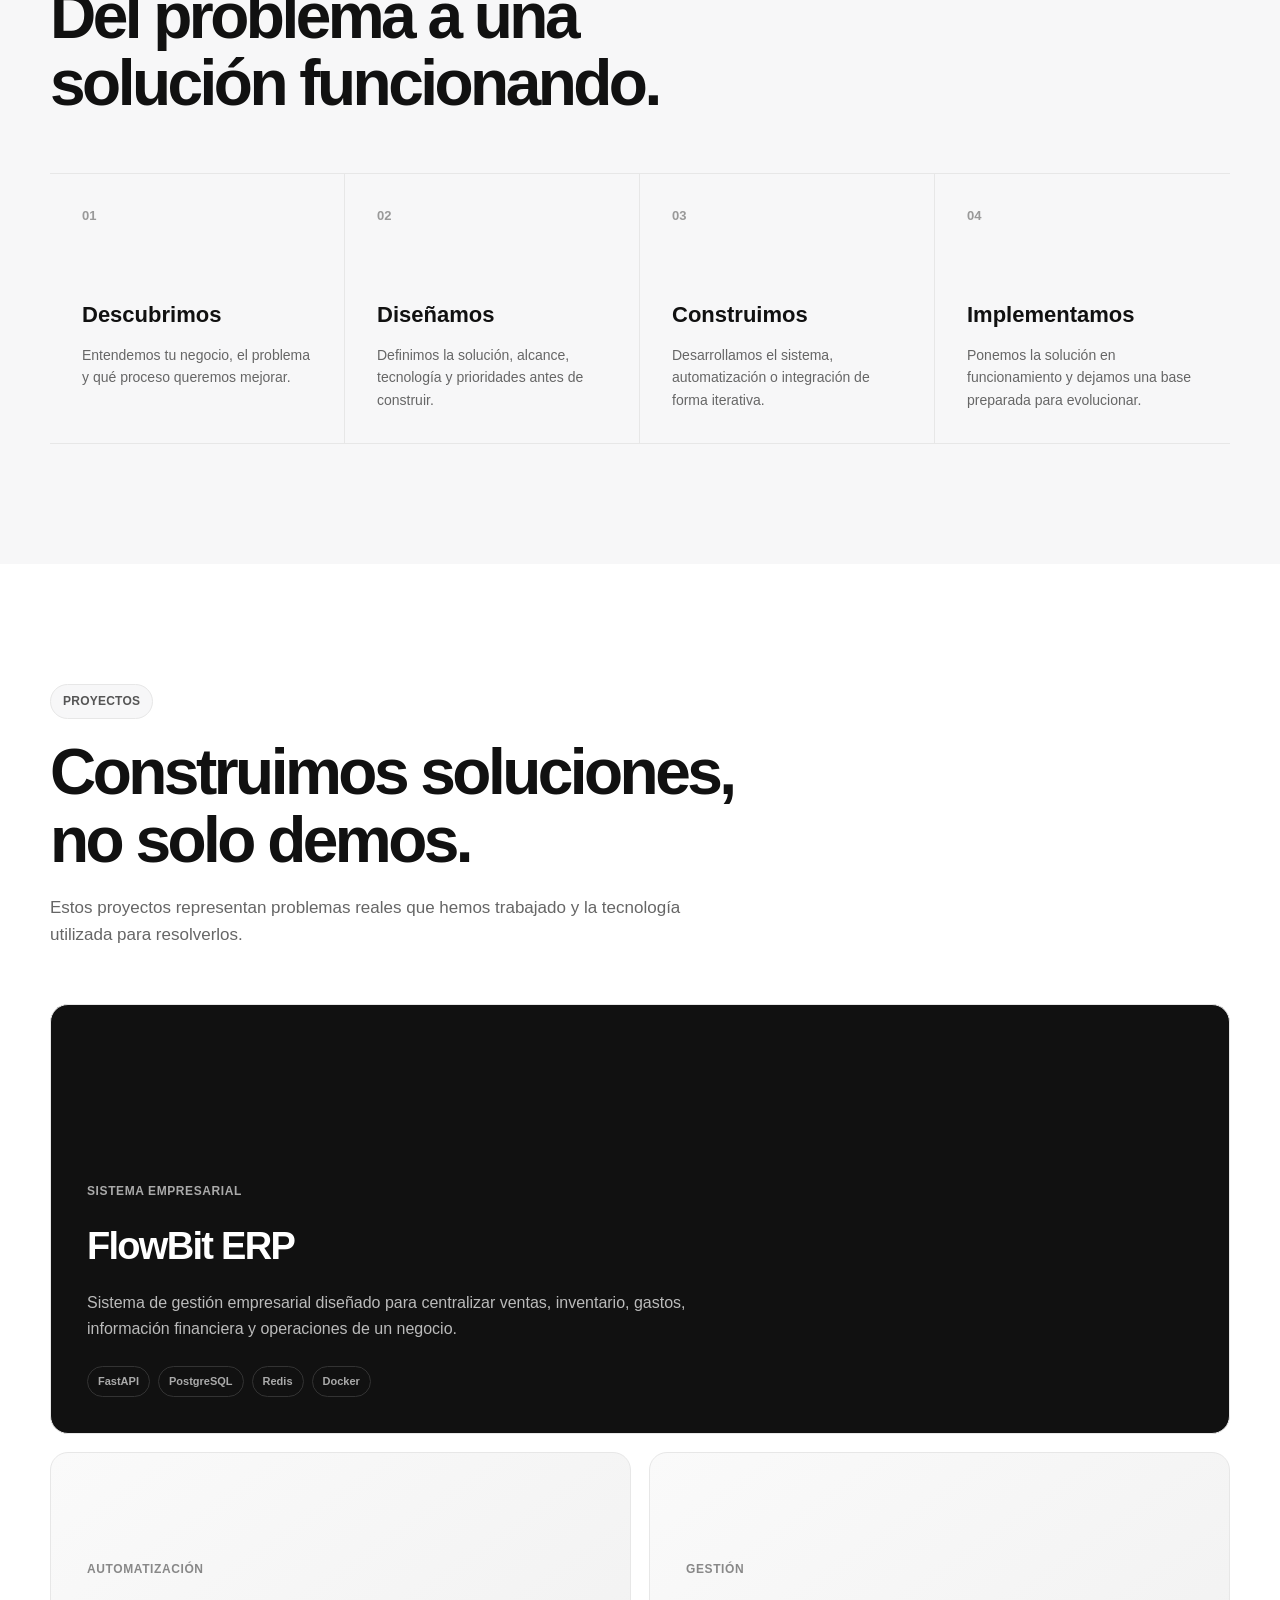
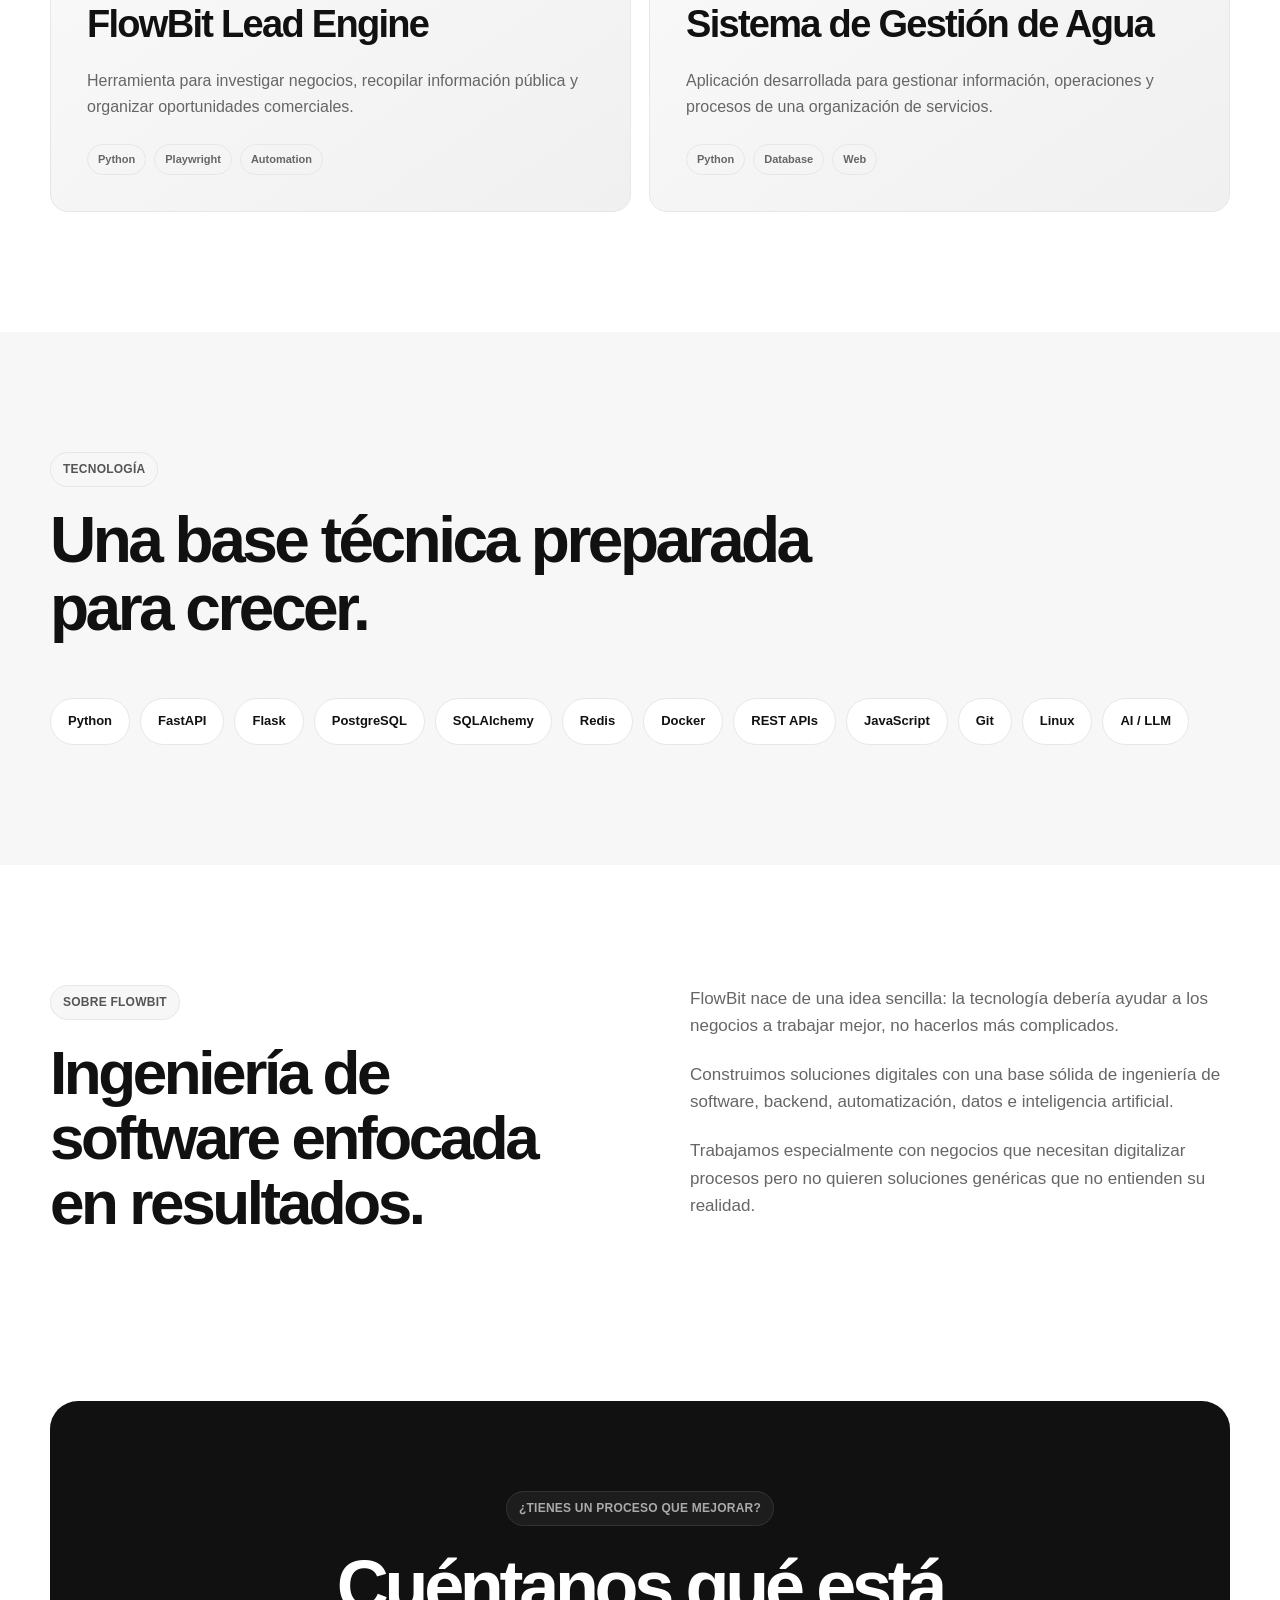
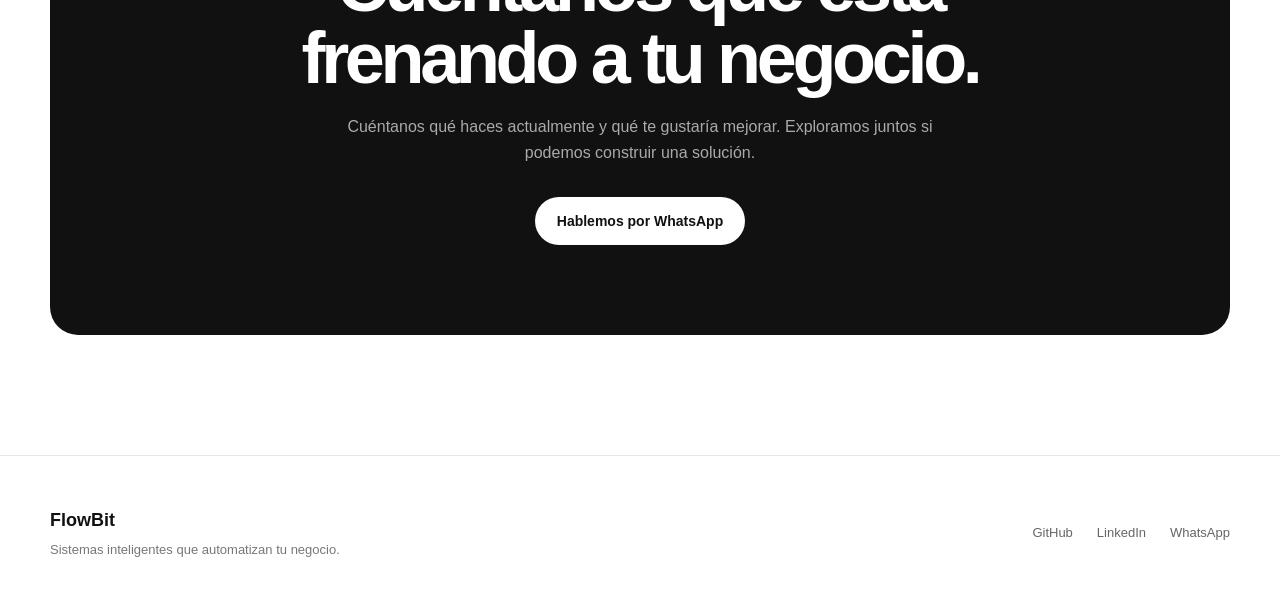
==== commit a7b15604: "redesign: new FlowBit commercial website" ====
--- a/index.html
+++ b/index.html
@@ -2,238 +2,669 @@
 <html lang="es">
 <head>
     <meta charset="UTF-8">
-    <meta name="viewport" content="width=device-width, initial-scale=1.0, maximum-scale=1.0, user-scalable=0">
-    <title>FlowBit | Atomatización Inteligente</title>
-    <link rel="stylesheet" href="https://cdnjs.cloudflare.com/ajax/libs/font-awesome/6.0.0/css/all.min.css">
+    <meta name="viewport" content="width=device-width, initial-scale=1.0">
+
+    <title>FlowBit | Sistemas y automatización para negocios</title>
+    <meta
+        name="description"
+        content="FlowBit crea sistemas, automatizaciones y soluciones digitales para ayudar a los negocios a trabajar mejor."
+    >
+
     <link rel="stylesheet" href="css/styles.css">
 </head>
-<body data-theme="light">
-
-    <nav>
-        <div class="nav-content container">
-            <div class="logo">FlowBit</div>
-            <div class="controls">
-                <button id="lang-switch" class="btn-secondary">EN / ES</button>
-                <button id="theme-toggle" class="btn-icon">🌓</button>
-            </div>
+
+<body>
+
+    <!-- NAVBAR -->
+    <header class="navbar">
+        <div class="container navbar-content">
+
+            <a href="#" class="logo">
+                FlowBit
+            </a>
+
+            <nav class="nav-links">
+                <a href="#services">Servicios</a>
+                <a href="#process">Proceso</a>
+                <a href="#projects">Proyectos</a>
+                <a href="#about">FlowBit</a>
+            </nav>
+
+            <a
+                href="https://wa.me/593998931349?text=Hola%20FlowBit,%20quiero%20hablar%20sobre%20un%20proyecto"
+                class="nav-cta"
+                target="_blank"
+                rel="noopener noreferrer"
+            >
+                Hablemos
+            </a>
+
         </div>
-    </nav>
+    </header>
+
 
     <main>
-        <section id="hero" class="hero-section">
+
+        <!-- HERO -->
+        <section class="hero">
+
             <div class="container hero-content">
-                <span class="badge" data-i18n="badge-new"></span>
-                
-                <h1 data-i18n="hero-title"></h1>
-                
-                <p data-i18n="hero-subtitle"></p>
-
-                <div class="hero-cta">
-                    <a href="https://wa.me/593998931349?text=Hello%20FlowBit,%20I%20want%20to%20automate%20my%20business" class="btn-primary" data-i18n="btn-contact" target="_blank"></a>
-                    <a href="#real-example" class="btn-link" data-i18n="link-more"></a>
-                </div>
-            </div>
-        </section>
-
-        <section id="problems" class="container reveal">
-            <div class="section-header">
-                <h2 data-i18n="problem-title"></h2>
-            </div>
-
-            <div class="services-grid">
-                <div class="card problem-card">
-                    <p><span>⚠️</span> <span data-i18n="problem-1"></span></p>
-                </div>
-                <div class="card problem-card">
-                    <p><span>⚠️</span> <span data-i18n="problem-2"></span></p>
-                </div>
-                <div class="card problem-card">
-                    <p><span>⚠️</span> <span data-i18n="problem-3"></span></p>
-                </div>
-            </div>
-
-            <div class="solution-callout">
-                <h3 data-i18n="solution-text"></h3>
-                <p class="callout-subtitle" data-i18n="solution-subtext"></p>
-            </div>
-
-        </section>
-
-        <section id="services" class="container reveal">
-            <div class="section-header">
-                <h2 data-i18n="nav-features"></h2>
-            </div>
-
-            <div class="services-grid">
-                <div class="card">
-                    <div class="card-icon">⚡</div>
-                    <h3 data-i18n="service-1-title"></h3>
-                    <p data-i18n="service-1-desc"></p>
-                </div>
-
-                <div class="card">
-                    <div class="card-icon">📊</div>
-                    <h3 data-i18n="service-2-title"></h3>
-                    <p data-i18n="service-2-desc"></p>
-                </div>
-
-                <div class="card">
-                    <div class="card-icon">🚀</div>
-                    <h3 data-i18n="service-3-title"></h3>
-                    <p data-i18n="service-3-desc"></p>
-                </div>
-            </div>
-        </section>
-
-        <section id="process" class="container reveal">
-            <div class="section-header">
-                <h2 data-i18n="process-title"></h2>
-                <p class="section-subtitle" data-i18n="process-subtitle"></p>
-            </div>
-
-            <div class="process-steps">
-                <div class="step">
-                    <div class="step-number">01</div>
-                    <h3 data-i18n="step-1-title"></h3>
-                    <p data-i18n="step-1-desc"></p>
-                </div>
-
-                <div class="step">
-                    <div class="step-number">02</div>
-                    <h3 data-i18n="step-2-title"></h3>
-                    <p data-i18n="step-2-desc"></p>
-                </div>
-
-                <div class="step">
-                    <div class="step-number">03</div>
-                    <h3 data-i18n="step-3-title"></h3>
-                    <p data-i18n="step-3-desc"></p>
-                </div>
-
-                <div class="step">
-                    <div class="step-number">04</div>
-                    <h3 data-i18n="step-4-title"></h3>
-                    <p data-i18n="step-4-desc"></p>
-                </div>
-            </div>
-        </section>
-
-        <section id="tech-stack" class="container reveal">
-            <div class="section-header">
-                <span class="badge" data-i18n="tech-badge"></span>
-                <h2 data-i18n="tech-title"></h2>
-                <p class="section-subtitle" data-i18n="tech-subtitle"></p>
-            </div>
-
-            <div class="tech-grid">
-                <div class="tech-item">
-                    <span class="tech-icon">🐍</span>
-                    <h3>Python</h3>
-                    <p data-i18n="tech-python"></p>
-                </div>
-                <div class="tech-item">
-                    <span class="tech-icon">🌐</span>
-                    <h3>JavaScript</h3>
-                    <p data-i18n="tech-js"></p>
-                </div>
-                <div class="tech-item">
-                    <span class="tech-icon">🗄️</span>
-                    <h3>SQL & Databases</h3>
-                    <p data-i18n="tech-sql"></p>
-                </div>
-                <div class="tech-item">
-                    <span class="tech-icon">📊</span>
-                    <h3>Data Analysis</h3>
-                    <p data-i18n="tech-analysis"></p>
-                </div>
-            </div>
-        </section>
-
-        <section id="real-example" class="container reveal">
-            <div class="section-header">
-                <span class="badge badge-success" data-i18n="badge-success"></span>
-                <h2 data-i18n="showcase-title"></h2>
-                <p class="section-subtitle" data-i18n="showcase-desc"></p>
-            </div>
-
-            <div class="mockup-stripe">
-                <div class="window-content">
-                    <img src="assets/images/dashboard-agua.png" 
-                    alt="Sistema de Gestión de Agua" 
-                    loading="lazy"
-                    width="950"
-                    height="600">
-                </div>
-            </div>
-
-            <div class="features-check-grid">
-                <div class="check-item">
-                    <span class="check-icon">✔️</span>
-                    <p><strong data-i18n="check-1-title"></strong></p>
-                    <p class="small-text" data-i18n="check-1-desc"></p>
-                </div>
-                <div class="check-item">
-                    <span class="check-icon">✔️</span>
-                    <p><strong data-i18n="check-2-title"></strong></p>
-                    <p class="small-text" data-i18n="check-2-desc"></p>
-                </div>
-                <div class="check-item">
-                    <span class="check-icon">✔️</span>
-                    <p><strong data-i18n="check-3-title"></strong></p>
-                    <p class="small-text" data-i18n="check-3-desc"></p>
-                </div>
-            </div>
-        </section>
-
-        <section id="final-cta" class="container reveal">
-            <div class="cta-box">
-                <h2 data-i18n="final-cta-title"></h2>
-                <p data-i18n="final-cta-desc"></p>
-                <a href="https://wa.me/593998931349" class="btn-primary" data-i18n="btn-contact"></a>
-            </div>
-        </section>
-        
-    </main> 
-
-    <section id="faq" class="container reveal">
-        <div class="section-header">
-            <h2 data-i18n="faq-title"></h2>
-            <p class="section-subtitle" data-i18n="faq-subtitle"></p>
+
+                <span class="eyebrow">
+                    Sistemas · Automatización · IA · Datos
+                </span>
+
+                <h1>
+                    Automatiza lo que está
+                    <span>frenando tu negocio.</span>
+                </h1>
+
+                <p class="hero-description">
+                    Construimos sistemas, automatizaciones y herramientas
+                    digitales que eliminan trabajo manual, organizan tus
+                    procesos y ayudan a tu negocio a crecer.
+                </p>
+
+                <div class="hero-actions">
+
+                    <a
+                        href="https://wa.me/593998931349?text=Hola%20FlowBit,%20quiero%20hablar%20sobre%20un%20proyecto"
+                        class="btn-primary"
+                        target="_blank"
+                        rel="noopener noreferrer"
+                    >
+                        Cuéntame tu proyecto
+                    </a>
+
+                    <a href="#projects" class="btn-secondary">
+                        Ver proyectos
+                    </a>
+
+                </div>
+
+                <div class="hero-proof">
+                    <span>Python</span>
+                    <span>FastAPI</span>
+                    <span>PostgreSQL</span>
+                    <span>Docker</span>
+                    <span>AI</span>
+                </div>
+
+            </div>
+
+        </section>
+
+
+        <!-- PROBLEMS -->
+        <section class="section problems" id="problems">
+
+            <div class="container">
+
+                <div class="section-heading">
+
+                    <span class="eyebrow">
+                        El problema
+                    </span>
+
+                    <h2>
+                        Tu negocio no debería perder
+                        tiempo haciendo trabajo que
+                        una máquina puede hacer.
+                    </h2>
+
+                    <p>
+                        Muchos negocios todavía dependen de procesos
+                        manuales, archivos dispersos y tareas repetitivas.
+                        Ahí es donde podemos intervenir.
+                    </p>
+
+                </div>
+
+
+                <div class="problem-grid">
+
+                    <article class="problem-card">
+                        <span class="problem-number">01</span>
+
+                        <h3>
+                            Demasiado trabajo manual
+                        </h3>
+
+                        <p>
+                            Copiar datos, preparar reportes, organizar
+                            información o repetir las mismas tareas cada día.
+                        </p>
+                    </article>
+
+
+                    <article class="problem-card">
+                        <span class="problem-number">02</span>
+
+                        <h3>
+                            Información desordenada
+                        </h3>
+
+                        <p>
+                            Excel, documentos y datos repartidos en distintos
+                            lugares dificultan saber qué está pasando.
+                        </p>
+                    </article>
+
+
+                    <article class="problem-card">
+                        <span class="problem-number">03</span>
+
+                        <h3>
+                            Sistemas que no se adaptan
+                        </h3>
+
+                        <p>
+                            Herramientas genéricas que no encajan con la forma
+                            real en la que trabaja tu negocio.
+                        </p>
+                    </article>
+
+                </div>
+
+            </div>
+
+        </section>
+
+
+        <!-- SOLUTIONS -->
+        <section class="section solutions" id="services">
+
+            <div class="container">
+
+                <div class="section-heading">
+
+                    <span class="eyebrow">
+                        Lo que hacemos
+                    </span>
+
+                    <h2>
+                        Tecnología aplicada a
+                        problemas reales.
+                    </h2>
+
+                    <p>
+                        No se trata de usar tecnología por usarla.
+                        Diseñamos soluciones alrededor de lo que tu negocio
+                        realmente necesita.
+                    </p>
+
+                </div>
+
+
+                <div class="services-grid">
+
+                    <article class="service-card">
+
+                        <span class="service-index">01</span>
+
+                        <h3>
+                            Sistemas empresariales
+                        </h3>
+
+                        <p>
+                            Sistemas internos para gestionar ventas,
+                            inventario, clientes, gastos, operaciones y
+                            procesos específicos.
+                        </p>
+
+                        <div class="service-tags">
+                            <span>ERP</span>
+                            <span>Dashboards</span>
+                            <span>Gestión</span>
+                        </div>
+
+                    </article>
+
+
+                    <article class="service-card">
+
+                        <span class="service-index">02</span>
+
+                        <h3>
+                            Automatización
+                        </h3>
+
+                        <p>
+                            Automatizamos tareas repetitivas, procesamiento
+                            de archivos, reportes, flujos administrativos
+                            e integraciones.
+                        </p>
+
+                        <div class="service-tags">
+                            <span>Python</span>
+                            <span>Workflows</span>
+                            <span>APIs</span>
+                        </div>
+
+                    </article>
+
+
+                    <article class="service-card">
+
+                        <span class="service-index">03</span>
+
+                        <h3>
+                            IA aplicada
+                        </h3>
+
+                        <p>
+                            Integramos inteligencia artificial donde realmente
+                            aporta valor: asistentes, extracción, clasificación,
+                            automatización y agentes.
+                        </p>
+
+                        <div class="service-tags">
+                            <span>LLM</span>
+                            <span>Agents</span>
+                            <span>Automation</span>
+                        </div>
+
+                    </article>
+
+
+                    <article class="service-card">
+
+                        <span class="service-index">04</span>
+
+                        <h3>
+                            Datos y backend
+                        </h3>
+
+                        <p>
+                            Construimos APIs, bases de datos y herramientas
+                            para procesar, organizar y convertir datos en
+                            información útil.
+                        </p>
+
+                        <div class="service-tags">
+                            <span>FastAPI</span>
+                            <span>PostgreSQL</span>
+                            <span>Data</span>
+                        </div>
+
+                    </article>
+
+                </div>
+
+            </div>
+
+        </section>
+
+
+        <!-- PROCESS -->
+        <section class="section process" id="process">
+
+            <div class="container">
+
+                <div class="section-heading">
+
+                    <span class="eyebrow">
+                        Cómo trabajamos
+                    </span>
+
+                    <h2>
+                        Del problema a una
+                        solución funcionando.
+                    </h2>
+
+                </div>
+
+
+                <div class="process-grid">
+
+                    <article class="process-step">
+                        <span>01</span>
+
+                        <h3>
+                            Descubrimos
+                        </h3>
+
+                        <p>
+                            Entendemos tu negocio, el problema y qué proceso
+                            queremos mejorar.
+                        </p>
+                    </article>
+
+
+                    <article class="process-step">
+                        <span>02</span>
+
+                        <h3>
+                            Diseñamos
+                        </h3>
+
+                        <p>
+                            Definimos la solución, alcance, tecnología y
+                            prioridades antes de construir.
+                        </p>
+                    </article>
+
+
+                    <article class="process-step">
+                        <span>03</span>
+
+                        <h3>
+                            Construimos
+                        </h3>
+
+                        <p>
+                            Desarrollamos el sistema, automatización o
+                            integración de forma iterativa.
+                        </p>
+                    </article>
+
+
+                    <article class="process-step">
+                        <span>04</span>
+
+                        <h3>
+                            Implementamos
+                        </h3>
+
+                        <p>
+                            Ponemos la solución en funcionamiento y dejamos
+                            una base preparada para evolucionar.
+                        </p>
+                    </article>
+
+                </div>
+
+            </div>
+
+        </section>
+
+
+        <!-- PROJECTS -->
+        <section class="section projects" id="projects">
+
+            <div class="container">
+
+                <div class="section-heading">
+
+                    <span class="eyebrow">
+                        Proyectos
+                    </span>
+
+                    <h2>
+                        Construimos soluciones,
+                        no solo demos.
+                    </h2>
+
+                    <p>
+                        Estos proyectos representan problemas reales que
+                        hemos trabajado y la tecnología utilizada para
+                        resolverlos.
+                    </p>
+
+                </div>
+
+
+                <div class="projects-grid">
+
+                    <article class="project-card featured">
+
+                        <div class="project-content">
+
+                            <span class="project-label">
+                                Sistema empresarial
+                            </span>
+
+                            <h3>
+                                FlowBit ERP
+                            </h3>
+
+                            <p>
+                                Sistema de gestión empresarial diseñado para
+                                centralizar ventas, inventario, gastos,
+                                información financiera y operaciones de un
+                                negocio.
+                            </p>
+
+                            <div class="project-tags">
+                                <span>FastAPI</span>
+                                <span>PostgreSQL</span>
+                                <span>Redis</span>
+                                <span>Docker</span>
+                            </div>
+
+                        </div>
+
+                    </article>
+
+
+                    <article class="project-card">
+
+                        <div class="project-content">
+
+                            <span class="project-label">
+                                Automatización
+                            </span>
+
+                            <h3>
+                                FlowBit Lead Engine
+                            </h3>
+
+                            <p>
+                                Herramienta para investigar negocios,
+                                recopilar información pública y organizar
+                                oportunidades comerciales.
+                            </p>
+
+                            <div class="project-tags">
+                                <span>Python</span>
+                                <span>Playwright</span>
+                                <span>Automation</span>
+                            </div>
+
+                        </div>
+
+                    </article>
+
+
+                    <article class="project-card">
+
+                        <div class="project-content">
+
+                            <span class="project-label">
+                                Gestión
+                            </span>
+
+                            <h3>
+                                Sistema de Gestión de Agua
+                            </h3>
+
+                            <p>
+                                Aplicación desarrollada para gestionar
+                                información, operaciones y procesos de una
+                                organización de servicios.
+                            </p>
+
+                            <div class="project-tags">
+                                <span>Python</span>
+                                <span>Database</span>
+                                <span>Web</span>
+                            </div>
+
+                        </div>
+
+                    </article>
+
+                </div>
+
+            </div>
+
+        </section>
+
+
+        <!-- TECHNOLOGY -->
+        <section class="section technology">
+
+            <div class="container">
+
+                <div class="section-heading">
+
+                    <span class="eyebrow">
+                        Tecnología
+                    </span>
+
+                    <h2>
+                        Una base técnica preparada
+                        para crecer.
+                    </h2>
+
+                </div>
+
+
+                <div class="tech-list">
+
+                    <span>Python</span>
+                    <span>FastAPI</span>
+                    <span>Flask</span>
+                    <span>PostgreSQL</span>
+                    <span>SQLAlchemy</span>
+                    <span>Redis</span>
+                    <span>Docker</span>
+                    <span>REST APIs</span>
+                    <span>JavaScript</span>
+                    <span>Git</span>
+                    <span>Linux</span>
+                    <span>AI / LLM</span>
+
+                </div>
+
+            </div>
+
+        </section>
+
+
+        <!-- ABOUT -->
+        <section class="section about" id="about">
+
+            <div class="container about-content">
+
+                <div>
+
+                    <span class="eyebrow">
+                        Sobre FlowBit
+                    </span>
+
+                    <h2>
+                        Ingeniería de software
+                        enfocada en resultados.
+                    </h2>
+
+                </div>
+
+                <div>
+
+                    <p>
+                        FlowBit nace de una idea sencilla: la tecnología
+                        debería ayudar a los negocios a trabajar mejor,
+                        no hacerlos más complicados.
+                    </p>
+
+                    <p>
+                        Construimos soluciones digitales con una base sólida
+                        de ingeniería de software, backend, automatización,
+                        datos e inteligencia artificial.
+                    </p>
+
+                    <p>
+                        Trabajamos especialmente con negocios que necesitan
+                        digitalizar procesos pero no quieren soluciones
+                        genéricas que no entienden su realidad.
+                    </p>
+
+                </div>
+
+            </div>
+
+        </section>
+
+
+        <!-- FINAL CTA -->
+        <section class="section final-cta">
+
+            <div class="container">
+
+                <div class="cta-box">
+
+                    <span class="eyebrow">
+                        ¿Tienes un proceso que mejorar?
+                    </span>
+
+                    <h2>
+                        Cuéntanos qué está frenando
+                        a tu negocio.
+                    </h2>
+
+                    <p>
+                        Cuéntanos qué haces actualmente y qué te gustaría
+                        mejorar. Exploramos juntos si podemos construir una
+                        solución.
+                    </p>
+
+                    <a
+                        href="https://wa.me/593998931349?text=Hola%20FlowBit,%20quiero%20contarles%20sobre%20un%20proyecto"
+                        class="btn-primary"
+                        target="_blank"
+                        rel="noopener noreferrer"
+                    >
+                        Hablemos por WhatsApp
+                    </a>
+
+                </div>
+
+            </div>
+
+        </section>
+
+    </main>
+
+
+    <!-- FOOTER -->
+    <footer class="footer">
+
+        <div class="container footer-content">
+
+            <div>
+                <strong>FlowBit</strong>
+                <p>
+                    Sistemas inteligentes que automatizan tu negocio.
+                </p>
+            </div>
+
+            <div class="footer-links">
+
+                <a href="https://github.com/wilmersiguencia" target="_blank" rel="noopener noreferrer">
+                    GitHub
+                </a>
+
+                <a href="https://www.linkedin.com/" target="_blank" rel="noopener noreferrer">
+                    LinkedIn
+                </a>
+
+                <a
+                    href="https://wa.me/593998931349"
+                    target="_blank"
+                    rel="noopener noreferrer"
+                >
+                    WhatsApp
+                </a>
+
+            </div>
+
         </div>
 
-        <div class="faq-grid">
-            <div class="faq-item">
-                <h3 data-i18n="faq-1-q"></h3>
-                <p data-i18n="faq-1-a"></p>
-            </div>
-            <div class="faq-item">
-                <h3 data-i18n="faq-2-q"></h3>
-                <p data-i18n="faq-2-a"></p>
-            </div>
-            <div class="faq-item">
-                <h3 data-i18n="faq-3-q"></h3>
-                <p data-i18n="faq-3-a"></p>
-            </div>
-        </div>
-    </section>
-
-    <footer>
-        <div class="container footer-content">
-            <div class="footer-brand">
-                <div class="logo">FlowBit</div>
-                <p data-i18n="footer-text"></p>
-            </div>
-            <div class="footer-links">
-                <a href="#services" data-i18n="nav-features"></a>
-                <a href="#process" data-i18n="process-title"></a>
-                <a href="https://github.com/wilmersiguencia" target="_blank">GitHub</a>
-            </div>
-        </div>
     </footer>
 
-    <script type="module" src="js/main.js"></script>
-    <a href="https://wa.me/593998931349" class="whatsapp-float" target="-blank">
-        <i class="fab fa-whatsapp"></i>
-    </a>
+
+    <script src="js/main.js"></script>
+
 </body>
 </html>
--- a/css/styles.css
+++ b/css/styles.css
@@ -1,829 +1,835 @@
-@import url('https://fonts.googleapis.com/css2?family=Inter:wght@300;400;600;800&display=swap');
-
-/* 1. VARIABLES (El motor de los colores) */
 :root {
-    --bg-primary: #ffffff;
-    --text-primary: #0a2540;
-    --text-secondary: #425466;
-    --accent-silver: #f6f9fc;
-    --border-color: #e6ebf1;
-    --btn-bg: #0a2540;
-    --btn-text: #ffffff;
-    --nav-bg: rgba(255, 255, 255, 0.7);
-    --primary-color: #635bff;
-}
-
-[data-theme="dark"] {
-    --bg-primary: #0f172a;
-    --text-primary: #f8fafc;
-    --text-secondary: #94a3b8;
-    --accent-silver: #1e293b;
-    --border-color: #334155;
-    --btn-bg: #ffffff;
-    --btn-text: #0f172a;
-    --nav-bg: rgba(15, 23, 42, 0.8);
-}
-
-/* 2. RESET Y BASES */
+    --bg: #ffffff;
+    --bg-soft: #f7f7f8;
+    --text: #111111;
+    --text-soft: #666666;
+    --border: #e7e7e7;
+    --accent: #111111;
+    --accent-hover: #2a2a2a;
+    --white: #ffffff;
+
+    --container: 1180px;
+    --radius: 18px;
+    --radius-small: 12px;
+
+    --shadow: 0 20px 60px rgba(0, 0, 0, 0.08);
+}
+
 * {
     margin: 0;
     padding: 0;
     box-sizing: border-box;
 }
 
+html {
+    scroll-behavior: smooth;
+}
+
 body {
-    background-color: var(--bg-primary);
-    color: var(--text-primary);
-    font-family: 'Inter', sans-serif;
+    font-family:
+        -apple-system,
+        BlinkMacSystemFont,
+        "Inter",
+        "Segoe UI",
+        sans-serif;
+
+    background: var(--bg);
+    color: var(--text);
     line-height: 1.6;
-    transition: background-color 0.4s ease;
+    -webkit-font-smoothing: antialiased;
+}
+
+a {
+    color: inherit;
+    text-decoration: none;
 }
 
 .container {
-    max-width: 1100px;
+    width: min(
+        calc(100% - 48px),
+        var(--container)
+    );
+
     margin: 0 auto;
-    padding: 0 2rem;
-}
-
-/* 3. NAVEGACIÓN (Look Stripe) */
-nav {
-    position: fixed;
+}
+
+
+/* =========================
+   NAVBAR
+========================= */
+
+.navbar {
+    position: sticky;
     top: 0;
-    width: 100%;
-    height: 70px;
-    background: var(--nav-bg);
-    backdrop-filter: blur(12px);
-    -webkit-backdrop-filter: blur(12px);
+    z-index: 100;
+
+    background: rgba(255, 255, 255, 0.86);
+    backdrop-filter: blur(16px);
+
+    border-bottom: 1px solid rgba(0, 0, 0, 0.06);
+}
+
+.navbar-content {
+    min-height: 72px;
+
     display: flex;
     align-items: center;
-    border-bottom: 1px solid var(--border-color);
-    z-index: 1000;
-}
-
-.nav-content {
-    display: flex;
     justify-content: space-between;
+    gap: 32px;
+}
+
+.logo {
+    font-size: 21px;
+    font-weight: 800;
+    letter-spacing: -0.04em;
+}
+
+.nav-links {
+    display: flex;
     align-items: center;
-    width: 100%;
-}
-
-.logo {
+    gap: 28px;
+
+    font-size: 14px;
+    color: var(--text-soft);
+}
+
+.nav-links a {
+    transition: color 0.2s ease;
+}
+
+.nav-links a:hover {
+    color: var(--text);
+}
+
+.nav-cta {
+    padding: 10px 17px;
+
+    border-radius: 999px;
+
+    background: var(--accent);
+    color: var(--white);
+
+    font-size: 14px;
+    font-weight: 600;
+
+    transition:
+        transform 0.2s ease,
+        background 0.2s ease;
+}
+
+.nav-cta:hover {
+    background: var(--accent-hover);
+    transform: translateY(-1px);
+}
+
+
+/* =========================
+   HERO
+========================= */
+
+.hero {
+    min-height: 720px;
+
+    display: flex;
+    align-items: center;
+
+    border-bottom: 1px solid var(--border);
+}
+
+.hero-content {
+    padding: 120px 0;
+    text-align: center;
+}
+
+.eyebrow {
+    display: inline-flex;
+    align-items: center;
+
+    padding: 7px 12px;
+
+    border: 1px solid var(--border);
+    border-radius: 999px;
+
+    background: var(--bg-soft);
+
+    font-size: 12px;
+    font-weight: 600;
+    letter-spacing: 0.02em;
+    text-transform: uppercase;
+
+    color: #555;
+}
+
+.hero h1 {
+    max-width: 950px;
+
+    margin: 28px auto 24px;
+
+    font-size: clamp(52px, 7vw, 92px);
+    line-height: 0.98;
+    letter-spacing: -0.065em;
     font-weight: 800;
-    font-size: 1.5rem;
-    letter-spacing: -1px;
-}
-
-/* 4. HERO SECTION (Limpio y sin cortes) */
-.hero-section {
-    padding: 140px 0 60px 0;
-    min-height: 85vh;
-    display: flex;
-    flex-direction: column;
-    justify-content: center;
-    text-align: center;
-    background: radial-gradient(circle at 50% -20%, var(--accent-silver), var(--bg-primary));
-}
-
-.badge {
-    background: #eef2ff;
-    color: #4f46e5;
-    padding: 6px 16px;
-    border-radius: 100px;
-    font-size: 0.85rem;
-    font-weight: 600;
-    margin-bottom: 24px;
-    display: inline-block;
-    border: 1px solid #e0e7ff;
-}
-
-.hero-section h1 {
-    font-size: clamp(2.4rem, 7vw, 4rem);
-    line-height: 1.1;
-    font-weight: 800;
-    letter-spacing: -1.5px;
-    margin-bottom: 20px;
-    /* Degradado Animado */
-    background: linear-gradient(to right, #635bff, #3297d3, #ec4899);
-    -webkit-background-clip: text;
-    background-clip: text;
-    -webkit-text-fill-color: transparent;
-    background-size: 200% auto;
-    animation: gradientText 5s linear infinite;
-}
-
-.hero-section p {
-    color: var(--text-secondary);
-    max-width: 650px;
-    margin: 0 auto 32px auto;
-    font-size: 1.5rem;
-}
-
-.problem-card {
-    border-left: 4px solid #ef4444 !important;
-    background: #fff;
-    padding: 30px;
-    font-weight: 500;
-    box-shadow: 0 4px 6px rgba(0, 0, 0, 0.02);
-}
-
-.hero-cta {
+}
+
+.hero h1 span {
+    display: block;
+    color: #777;
+}
+
+.hero-description {
+    max-width: 680px;
+
+    margin: 0 auto;
+
+    color: var(--text-soft);
+
+    font-size: 19px;
+    line-height: 1.7;
+}
+
+.hero-actions {
+    margin-top: 38px;
+
     display: flex;
     justify-content: center;
     align-items: center;
-    gap: 20px;
+    gap: 12px;
+}
+
+.btn-primary,
+.btn-secondary {
+    display: inline-flex;
+    align-items: center;
+    justify-content: center;
+
+    min-height: 48px;
+    padding: 0 22px;
+
+    border-radius: 999px;
+
+    font-size: 14px;
+    font-weight: 600;
+
+    transition:
+        transform 0.2s ease,
+        background 0.2s ease;
+}
+
+.btn-primary {
+    background: var(--accent);
+    color: var(--white);
+}
+
+.btn-primary:hover {
+    background: var(--accent-hover);
+    transform: translateY(-2px);
+}
+
+.btn-secondary {
+    border: 1px solid var(--border);
+    background: var(--white);
+}
+
+.btn-secondary:hover {
+    background: var(--bg-soft);
+    transform: translateY(-2px);
+}
+
+.hero-proof {
+    margin-top: 72px;
+
+    display: flex;
+    justify-content: center;
+    align-items: center;
     flex-wrap: wrap;
-}
-
-html {
-    scroll-behavior: smooth;
-}
-
-/* 5. TARJETAS (Cards) */
-#services {
-    padding: 80px 0;
-}
+    gap: 10px;
+}
+
+.hero-proof span {
+    padding: 8px 13px;
+
+    border: 1px solid var(--border);
+    border-radius: 999px;
+
+    color: #777;
+    font-size: 12px;
+}
+
+
+/* =========================
+   SECTIONS
+========================= */
+
+.section {
+    padding: 120px 0;
+}
+
+.section-heading {
+    max-width: 760px;
+    margin-bottom: 56px;
+}
+
+.section-heading .eyebrow {
+    margin-bottom: 20px;
+}
+
+.section-heading h2 {
+    font-size: clamp(38px, 5vw, 64px);
+    line-height: 1.05;
+    letter-spacing: -0.055em;
+    font-weight: 800;
+}
+
+.section-heading p {
+    max-width: 650px;
+    margin-top: 20px;
+
+    color: var(--text-soft);
+    font-size: 17px;
+}
+
+
+/* =========================
+   PROBLEMS
+========================= */
+
+.problems {
+    background: var(--bg-soft);
+}
+
+.problem-grid {
+    display: grid;
+    grid-template-columns: repeat(3, 1fr);
+    gap: 18px;
+}
+
+.problem-card {
+    padding: 32px;
+
+    border: 1px solid var(--border);
+    border-radius: var(--radius);
+
+    background: var(--white);
+}
+
+.problem-number {
+    display: block;
+
+    margin-bottom: 50px;
+
+    color: #999;
+    font-size: 13px;
+    font-weight: 700;
+}
+
+.problem-card h3 {
+    margin-bottom: 12px;
+
+    font-size: 21px;
+    letter-spacing: -0.025em;
+}
+
+.problem-card p {
+    color: var(--text-soft);
+    font-size: 15px;
+}
+
+
+/* =========================
+   SERVICES
+========================= */
 
 .services-grid {
     display: grid;
-    grid-template-columns: repeat(auto-fit, minmax(280px, 1fr));
+    grid-template-columns: repeat(2, 1fr);
+    gap: 18px;
+}
+
+.service-card {
+    min-height: 300px;
+
+    padding: 36px;
+
+    border: 1px solid var(--border);
+    border-radius: var(--radius);
+
+    transition:
+        transform 0.25s ease,
+        box-shadow 0.25s ease;
+}
+
+.service-card:hover {
+    transform: translateY(-5px);
+    box-shadow: var(--shadow);
+}
+
+.service-index {
+    display: block;
+
+    margin-bottom: 65px;
+
+    color: #999;
+
+    font-size: 13px;
+    font-weight: 700;
+}
+
+.service-card h3 {
+    margin-bottom: 14px;
+
+    font-size: 26px;
+    letter-spacing: -0.035em;
+}
+
+.service-card p {
+    max-width: 500px;
+
+    color: var(--text-soft);
+}
+
+.service-tags,
+.project-tags {
+    display: flex;
+    flex-wrap: wrap;
+    gap: 8px;
+
+    margin-top: 24px;
+}
+
+.service-tags span,
+.project-tags span {
+    padding: 6px 10px;
+
+    border: 1px solid var(--border);
+    border-radius: 999px;
+
+    color: #666;
+
+    font-size: 11px;
+    font-weight: 600;
+}
+
+
+/* =========================
+   PROCESS
+========================= */
+
+.process {
+    background: var(--bg-soft);
+}
+
+.process-grid {
+    display: grid;
+    grid-template-columns: repeat(4, 1fr);
+    gap: 0;
+
+    border-top: 1px solid var(--border);
+    border-bottom: 1px solid var(--border);
+}
+
+.process-step {
+    padding: 32px;
+
+    border-right: 1px solid var(--border);
+}
+
+.process-step:last-child {
+    border-right: none;
+}
+
+.process-step > span {
+    display: block;
+
+    margin-bottom: 70px;
+
+    color: #999;
+
+    font-size: 13px;
+    font-weight: 700;
+}
+
+.process-step h3 {
+    margin-bottom: 12px;
+
+    font-size: 22px;
+}
+
+.process-step p {
+    color: var(--text-soft);
+    font-size: 14px;
+}
+
+
+/* =========================
+   PROJECTS
+========================= */
+
+.projects-grid {
+    display: grid;
+    grid-template-columns: repeat(2, 1fr);
+    gap: 18px;
+}
+
+.project-card {
+    min-height: 360px;
+
+    padding: 36px;
+
+    border: 1px solid var(--border);
+    border-radius: var(--radius);
+
+    display: flex;
+    align-items: flex-end;
+
+    background: linear-gradient(
+        145deg,
+        #fafafa,
+        #f0f0f0
+    );
+}
+
+.project-card.featured {
+    grid-column: span 2;
+    min-height: 430px;
+
+    background: #111;
+    color: #fff;
+}
+
+.project-content {
+    max-width: 700px;
+}
+
+.project-label {
+    display: block;
+
+    margin-bottom: 14px;
+
+    color: #888;
+
+    font-size: 12px;
+    font-weight: 700;
+    text-transform: uppercase;
+    letter-spacing: 0.05em;
+}
+
+.featured .project-label {
+    color: #aaa;
+}
+
+.project-card h3 {
+    margin-bottom: 14px;
+
+    font-size: 38px;
+    letter-spacing: -0.045em;
+}
+
+.project-card p {
+    max-width: 650px;
+
+    color: #666;
+}
+
+.featured p {
+    color: #bbb;
+}
+
+.featured .project-tags span {
+    border-color: #333;
+    color: #aaa;
+}
+
+
+/* =========================
+   TECHNOLOGY
+========================= */
+
+.technology {
+    background: var(--bg-soft);
+}
+
+.tech-list {
+    display: flex;
+    flex-wrap: wrap;
+    gap: 10px;
+}
+
+.tech-list span {
+    padding: 12px 17px;
+
+    border: 1px solid var(--border);
+    border-radius: 999px;
+
+    background: var(--white);
+
+    font-size: 13px;
+    font-weight: 600;
+}
+
+
+/* =========================
+   ABOUT
+========================= */
+
+.about-content {
+    display: grid;
+    grid-template-columns: 1fr 1fr;
+    gap: 100px;
+    align-items: start;
+}
+
+.about-content h2 {
+    margin-top: 20px;
+
+    font-size: clamp(38px, 5vw, 62px);
+    line-height: 1.05;
+    letter-spacing: -0.055em;
+}
+
+.about-content p {
+    margin-bottom: 22px;
+
+    color: var(--text-soft);
+    font-size: 17px;
+}
+
+
+/* =========================
+   FINAL CTA
+========================= */
+
+.final-cta {
+    padding-top: 40px;
+}
+
+.cta-box {
+    padding: 90px 40px;
+
+    border-radius: 28px;
+
+    background: #111;
+    color: #fff;
+
+    text-align: center;
+}
+
+.cta-box .eyebrow {
+    border-color: #333;
+    background: #1d1d1d;
+    color: #aaa;
+}
+
+.cta-box h2 {
+    max-width: 800px;
+
+    margin: 24px auto 20px;
+
+    font-size: clamp(40px, 6vw, 72px);
+    line-height: 1;
+    letter-spacing: -0.06em;
+}
+
+.cta-box p {
+    max-width: 600px;
+
+    margin: 0 auto;
+
+    color: #aaa;
+}
+
+.cta-box .btn-primary {
+    margin-top: 32px;
+
+    background: #fff;
+    color: #111;
+}
+
+.cta-box .btn-primary:hover {
+    background: #eee;
+}
+
+
+/* =========================
+   FOOTER
+========================= */
+
+.footer {
+    padding: 50px 0;
+
+    border-top: 1px solid var(--border);
+}
+
+.footer-content {
+    display: flex;
+    align-items: center;
+    justify-content: space-between;
     gap: 30px;
 }
 
-.card {
-    background: var(--bg-primary);
-    padding: 3rem 2rem;
-    border-radius: 12px;
-    border: 1px solid var(--border-color);
-    box-shadow: 0 2px 4px rgba(0,0,0,0.04);
-    transition: all 0.4s cubic-bezier(0.165, 0.84, 0.44, 1);
-}
-
-.card:hover {
-    transform: translateY(-10px);
-    box-shadow: 0 30px 60px -12px rgba(50,50,93,0.15),
-                0 18px 36px -18px rgba(0,0,0,0.2);
-    border-color: var(--primary-color);
-}
-
-.card-icon {
-    font-size: 2.5rem;
-    margin-bottom: 20px;
-}
-
-.problem-card {
-    border-left: 3px solid #ef4444 !important;
-    background: var(--bg-primary);
-    padding: 24px;
-    font-size: 1.1rem;
-    color: var(--text-primary);
-    display: flex;
-    align-items: center;
-    gap: 12px;
-}
-
-.mockup-stripe {
-    max-width: 950px;
-    margin: 60px auto;
-    background: var(--bg-primary);
-    border-radius: 16px;
-    box-shadow: 0 50px 100px -20px rgba(50, 50, 93, 0.25),
-                0 30px 60px -30px rgba(0, 0, 0, 0.3);
-    overflow: hidden;
-    transition: transform 0.6s ease;
-}
-
-.mockup-stripe:hover {
-    transform: translateY(-5px);
-}
-
-@media (max-width: 768px) {
-    .mockup-stripe {
-        margin: 40px 15px;
-        border-radius: 8px;
-    }
-}
-
-.window-header {
-    background: #e5e7eb;
-    padding: 12px;
-    display: flex;
-    align-items: center;
-    gap: 8px;
-}
-
-.window-title {
-    margin-left: 20px;
-    font-size: 0.8rem;
-    color: #6b7280;
-    font-weight: 500;
-}
-
-.window-content img {
-    width: 100%;
-    height: auto;
-    display: block;
-    aspect-ratio: 16 / 10;
-    border-radius: 0 0 12px 12px;
-    object-fit: cover;
-    object-position: top;
-}
-
-/* 6. BOTONES Y CONTROLES */
-.btn-primary {
-    display: inline-block;
-    background-color: var(--btn-bg);
-    color: var(--btn-text) !important;
-    padding: 14px 32px;
-    border-radius: 50px;
-    font-weight: 600;
-    border: none;
-    cursor: pointer;
-    transition: all 0.3s ease;
-}
-
-.btn-primary:hover {
-    transform: translateY(-2px);
-    box-shadow: 0 7px 14px rgba(50,50,93,0.1), 0 3px 6px rgba(0,0,0,0.08);
-    opacity: 0.9;
-}
-
-.btn-link {
-    display: inline-flex;
-    align-items: center;
-    gap: 8px;
-    color: var(--primary-color);
-    text-decoration: none;
-    font-weight: 600;
-    margin-left: 20px;
-    transition: all 0.2s ease;
-}
-
-.btn-link:hover {
-    color: #4338ca;
-    gap: 12px;
-}
-
-.controls button {
-    background: none;
-    border: 1px solid var(--border-color);
-    padding: 5px 12px;
-    border-radius: 8px;
-    color: var(--text-primary);
-    cursor: pointer;
-}
-
-section {
-    padding: 60px 0;
-}
-
-/* ANIMACIÓN */
-@keyframes gradientText {
-    0% { background-position: 0% center; }
-    50% { background-position: 100% center; }
-    100% { background-position: 0% center; }
-}
-
-@media (max-width: 768px) {
-    .hero-section h1 {
-        font-size: 2.5rem; /* Título más pequeño en celular */
-        padding: 0 10px;
-        line-height: 1.2;
-        margin-bottom: 15px;
-    }
-
-    .hero-section p {
-        font-size: 1.1rem !important;
-        line-height: 1.5;
-        max-width: 90% !important;
-        margin: 0 auto 25px auto;
-        padding: 0 15px;
-        opacity: 0.9;
-    }
-
-    .hero-cta {
-        display: flex;
+.footer strong {
+    font-size: 18px;
+}
+
+.footer p {
+    margin-top: 5px;
+
+    color: #777;
+    font-size: 13px;
+}
+
+.footer-links {
+    display: flex;
+    gap: 24px;
+
+    color: #666;
+
+    font-size: 13px;
+}
+
+.footer-links a:hover {
+    color: #111;
+}
+
+
+/* =========================
+   RESPONSIVE
+========================= */
+
+@media (max-width: 900px) {
+
+    .nav-links {
+        display: none;
+    }
+
+    .hero {
+        min-height: auto;
+    }
+
+    .hero-content {
+        padding: 90px 0;
+    }
+
+    .problem-grid,
+    .services-grid,
+    .projects-grid {
+        grid-template-columns: 1fr;
+    }
+
+    .project-card.featured {
+        grid-column: span 1;
+    }
+
+    .process-grid {
+        grid-template-columns: repeat(2, 1fr);
+    }
+
+    .process-step:nth-child(2) {
+        border-right: none;
+    }
+
+    .process-step:nth-child(-n + 2) {
+        border-bottom: 1px solid var(--border);
+    }
+
+    .about-content {
+        grid-template-columns: 1fr;
+        gap: 50px;
+    }
+}
+
+
+@media (max-width: 600px) {
+
+    .container {
+        width: min(
+            calc(100% - 32px),
+            var(--container)
+        );
+    }
+
+    .navbar-content {
+        min-height: 64px;
+    }
+
+    .nav-cta {
+        padding: 9px 14px;
+    }
+
+    .hero-content {
+        padding: 75px 0;
+    }
+
+    .hero h1 {
+        font-size: 50px;
+    }
+
+    .hero-description {
+        font-size: 16px;
+    }
+
+    .hero-actions {
         flex-direction: column;
-        align-items: center;
-        gap: 10px;
-    }
-
-    .nav-content {
-        padding: 0 1rem;
-    }
-
-    .services-grid {
-        grid-template-columns: 1fr; /* Una tarjeta debajo de otra */
-        padding: 0 20px;
-    }
-
-    .btn-link {
-        margin-left: 0;
-        font-size: 1.1rem;
-        padding: 10px;
-    }
-
-}
-
-footer {
-    padding: 40px 0;
-    border-top: 1px solid var(--border-color);
-    background: var(--bg-primary);
-    transition: background-color 0.4s ease;
-}
-
-footer .logo {
-    margin-bottom: 15px;
-    opacity: 0.8;
-}
-
-footer p {
-    font-size: 0.9rem;
-    color: var(--text-secondary);
-}
-
-.reveal {
-    opacity: 0;
-    transform: translateY(30px);
-    transition: all 0.8s ease-out;
-}
-
-.reveal.active {
-    opacity: 1;
-    transform: translateY(0);
-}
-
-.section-header {
-    display: flex;
-    flex-direction: column;
-    align-items: center;
-    text-align: center;
-    margin-bottom: 60px;
-}
-
-.section-header h2 {
-    font-size: 2.5rem;
-    font-weight: 800;
-    margin-bottom: 15px;
-}
-
-.section-subtitle {
-    max-width: 700px;
-    margin: 0 auto;
-    color: var(--text-secondary);
-}
-
-.features-check-grid {
-    display: grid;
-    grid-template-columns: repeat(auto-fit, minmax(200px, 1fr));
-    gap: 30px;
-    margin-top: 40px;
-    padding-top: 60px;
-    padding-bottom: 20px;
-    border-top: 1px solid var(--border-color);
-}
-
-.check-item {
-    text-align: center;
-}
-
-.check-item p strong {
-    display: block;
-    font-size: 1.1rem;
-    margin-bottom: 8px;
-    color: var(--text-primary);
-}
-
-.check-icon {
-    display: block;
-    font-size: 1.2rem;
-    margin-bottom: 10px;
-    color: #22c55e;
-}
-
-.small-text {
-    font-size: 0.95rem;
-    color: var(--text-secondary);
-    line-height: 1.5;
-}
-
-.badge-success {
-    background: #dcfce7 !important;
-    color: #166534 !important;
-    border: 1px solid #bbf7d0 !important;
-}
-
-.process-steps {
-    display: grid;
-    grid-template-columns: repeat(auto-fit, minmax(240px, 1fr));
-    gap: 40px;
-    margin-top: 60px;
-}
-
-.step {
-    position: relative;
-    padding-top: 20px;
-}
-
-.step-number {
-    font-size: 4rem;
-    font-weight: 800;
-    color: var(--primary-color);
-    opacity: 0.1;
-    position: absolute;
-    top: -20px;
-    left: 0;
-    z-index: -1;
-}
-
-.step h3 {
-    font-size: 1.25rem;
-    font-weight: 700;
-    margin-top: 12px;
-    color: var(--text-primary);
-}
-
-.step p {
-    font-size: 0.95rem;
-    color: var(--text-secondary);
-    line-height: 1.6;
-}
-
-.step::after {
-    content: '';
-    display: block;
-    width: 0;
-    height: 2px;
-    background: var(--primary-color);
-    margin-top: 15px;
-    transition: width 0.3s ease;
-}
-
-.step:hover::after {
-    width: 50px;
-}
-
-#final-cta {
-    padding: 100px 0;
-    clear: both;
-}
-
-.cta-box {
-    background: var(--accent-silver);
-    padding: 60px 40px;
-    border-radius: 24px;
-    text-align: center;
-    margin: 0 auto;
-    border: 1px solid var(--border-color);
-    max-width: 900px;
-    width: 100%;
-}
-
-.cta-box h2 {
-    font-size: clamp(2rem, 5vw, 3rem);
-    margin-bottom: 24px;
-    color: var(--text-primary);
-}
-
-.footer-content {
-    display: flex;
-    justify-content: space-between;
-    align-items: flex-start;
-    flex-wrap: wrap;
-    gap: 40px;
-}
-
-.footer-brand p {
-    color: var(--text-secondary);
-    font-size: 0.9rem;
-    margin-top: 15px;
-    max-width: 300px;
-}
-
-.footer-links {
-    display: flex;
-    gap: 32px;
-}
-
-.footer-links a {
-    text-decoration: none;
-    color: var(--text-secondary);
-    font-size: 0.95rem;
-    font-weight: 500;
-    transition: color 0.2s;
-}
-
-.footer-links a:hover {
-    color: var(--primary-color);
-}
-
-.icon-warning {
-    font-size: 1.8rem;
-    display: inline-block;
-    margin-bottom: 15px;
-    filter: drop-shadow(0 0 5px rgba(239, 68, 68, 0.2));
-}
-
-.solution-callout {
-    text-align: center;
-    margin-top: 60px;
-    padding: 40px;
-    background: var(--accent-silver);
-    border-radius: 20px;
-    border: 1px dashed var(--primary-color)
-}
-
-.solution-callout h3 {
-    font-size: 2rem;
-    color: var(--primary-color);
-    letter-spacing: -0.5px;
-}
-
-.callout-subtitle {
-    margin-top: 15px;
-    color: var(--text-secondary);
-    font-weight: 500;
-}
-
-#services .card {
-    border-top: 4px solid var(--primary-color);
-    background: linear-gradient(to bottom, var(--bg-primary), var(--accent-silver));
-}
-
-#services .card-icon {
-    background: var(--accent-silver);
-    width: 60px;
-    height: 60px;
-    display: flex;
-    align-items: center;
-    justify-content: center;
-    border-radius: 12px;
-    margin-bottom: 25px;
-}
-
-#faq {
-    padding: 80px;
-    background-color: var(--bg-primary);
-}
-
-.faq-grid {
-    max-width: 800px;
-    margin: 0 auto;
-}
-
-.faq-item {
-    padding: 30px 0;
-    border-bottom: 1px solid var(--border-color);
-    transition: all 0.3s ease;
-}
-
-.faq-item:last-child {
-    border-bottom: none;
-}
-
-.faq-item h3 {
-    font-size: 1.25rem;
-    font-weight: 700;
-    margin-bottom: 12px;
-    color: var(--text-primary);
-    line-height: 1.4;
-}
-
-.faq-item p {
-    color: var(--text-secondary);
-    font-size: 1.05rem;
-    line-height: 1.6;
-}
-
-.whatsapp-float {
-    position: fixed;
-    bottom: 40px;
-    right: 40px;
-    background-color: #25d366;
-    color: white;
-    width: 60px;
-    height: 60px;
-    border-radius: 50px;
-    display: flex;
-    align-items: center;
-    justify-content: center;
-    font-size: 30px;
-    box-shadow: 0 4px 12px rgba(0,0,0,0.15);
-    z-index: 1000;
-    transition: all 0.3s ease;
-    text-decoration: none;
-}
-
-.whatsapp-float:hover {
-    transform: scale(1.1) rotate(5deg);
-    background-color: #128c7e;
-    box-shadow: 0 6px 20px rgba(0,0,0,0.2);
-}
-
-.whatsapp-float i {
-    display: flex;
-    align-items: center;
-    justify-content: center;
-    height: 100%;
-}
-
-@media (max-width: 480px) {
-    .whatsapp-float {
-        bottom: 20px;
-        right: 20px;
-        width: 50px;
-        height: 50px;
-        font-size: 24px;
-    }
-}
-
-.tech-grid {
-    display: grid;
-    grid-template-columns: repeat(auto-fit, minmax(200px, 1fr));
-    gap: 25px;
-    margin-top: 40px;
-    margin-bottom: 80px;
-}
-
-.tech-item {
-    background: var(--accent-silver);
-    padding: 30px;
-    border-radius: 16px;
-    text-align: center;
-    border: 1px solid var(--border-color);
-    transition: all 0.3s ease !important;
-}
-
-.tech-item:hover {
-    border-color: var(--primary-color);
-    background: var(--bg-primary);
-    transform: translateY(-5px) !important;
-    box-shadow: 0 10px 20px rgba(0,0,0,0.05);
-}
-
-.tech-icon {
-    font-size: 2.5rem;
-    margin-bottom: 15px;
-    display: block;
-}
-
-.tech-item h3 {
-    font-size: 1.2rem;
-    margin-bottom: 10px;
-    color: var(--text-primary);
-}
-
-.tech-item p {
-    font-size: 0.95rem;
-    color: var(--text-secondary);
-    line-height: 1.5;
-}
-
-@media (max-width: 768px) {
-    .tech-grid {
-        grid-template-columns: 1fr 1fr;
-        gap: 15px;
-    }
-}
-
-@media (max-width: 480px) {
-    .tech-grid {
+        align-items: stretch;
+    }
+
+    .btn-primary,
+    .btn-secondary {
+        width: 100%;
+    }
+
+    .hero-proof {
+        margin-top: 50px;
+    }
+
+    .section {
+        padding: 80px 0;
+    }
+
+    .section-heading h2 {
+        font-size: 40px;
+    }
+
+    .problem-card,
+    .service-card,
+    .project-card {
+        padding: 28px;
+    }
+
+    .process-grid {
         grid-template-columns: 1fr;
     }
-}
-
-[data-theme="dark"] .tech-item,
-[data-theme="dark"] .cta-box,
-[data-theme="dark"] .solution-callout {
-    background: #1e293b; 
-    border-color: #334155;
-}
-
-img {
-    max-width: 100%;
-    height: auto;
-    border-radius: 8px;
-}
-
-@media (max-width: 768px) {
-    section {
-        padding: 40px 0 !important;
-    }
-    .hero-section {
-        padding: 100px 0 40px 0 !important;
-    }
-}
-
-@media (max-width: 768px) {
-
-    .solution-callout {
-        margin: 40px 15px 0 15px;
-        padding: 30px 20px;   
-        border-radius: 16px; 
-    }
-
-    .solution-callout h3 {
-        font-size: 1.5rem !important;
-        line-height: 1.3;
-    }
-
-    .process-steps {
-        gap: 60px;
-        padding: 0 10px; 
-    } 
-
-    .step {
-        padding-left: 20px; 
-    }
-
-    .step-number {
-        font-size: 3rem !important; 
-        left: -10px !important;
-        top: -15px !important;
-    }
-
-    .tech-grid {
-        grid-template-columns: 1fr;
-        gap: 20px;
-        padding: 0 15px;
-        margin-bottom: 50px;
-    }
-
-    .tech-item {
-        margin: 0 5px;
-        padding: 25px 20px;
-    }
-
-    .section-subtitle {
-        padding: 0 20px;
-        font-size: 1rem;
+
+    .process-step {
+        border-right: none;
+        border-bottom: 1px solid var(--border);
+    }
+
+    .process-step:last-child {
+        border-bottom: none;
+    }
+
+    .process-step > span {
+        margin-bottom: 45px;
+    }
+
+    .project-card h3 {
+        font-size: 32px;
     }
 
     .cta-box {
-        margin: 0 15px !important;
-        padding: 40px 20px !important;
-        width: auto;
+        padding: 70px 24px;
     }
 
     .cta-box h2 {
-        font-size: 1.8rem !important;
-    }
-
-    #faq {
-        padding: 6opx 20px !important;
-    }
-
-    .faq-item h3 {
-        font-size: 1.1 rem;
-    }
-
-    .container {
-        padding: 0 25px !important;
-        width: 100%;
-        box-sizing: border-box;
-    }
-
-    .step-number {
-        font-size: 3.5rem !important;
-        left: 0 !important;
-        top: -25px !important;
-        opacity: 0.08 !important;
-    }
-
-    h2, .section-header h2 {
-        font-size: 1.8rem !important;
-        line-height: 1.2;
-        text-align: left;
-    }
-
-    .faq-item {
-        padding: 25px 0 !important;
-    }
-
-    .whatsapp-float {
-        width: 50px;
-        height: 50px;
-        bottom: 20px;
-        right: 20px;
-    }
-
-    .services-grid {
-        grid-template-columns: 1fr !important;
-        gap: 20px;
-        padding: 0 10px;
-    }
-
-    .card {
-        padding: 2rem 1.5rem !important;
-        height: auto !important;
-    }
-
-    .card h3 {
-        font-size: 1.4rem;
-        margin-bottom: 10px;
-    }
-
-    .card p {
-        font-size: 1rem;
-        line-height: 1.4;
+        font-size: 43px;
+    }
+
+    .footer-content {
+        flex-direction: column;
+        align-items: flex-start;
+    }
+
+    .footer-links {
+        flex-wrap: wrap;
     }
 }
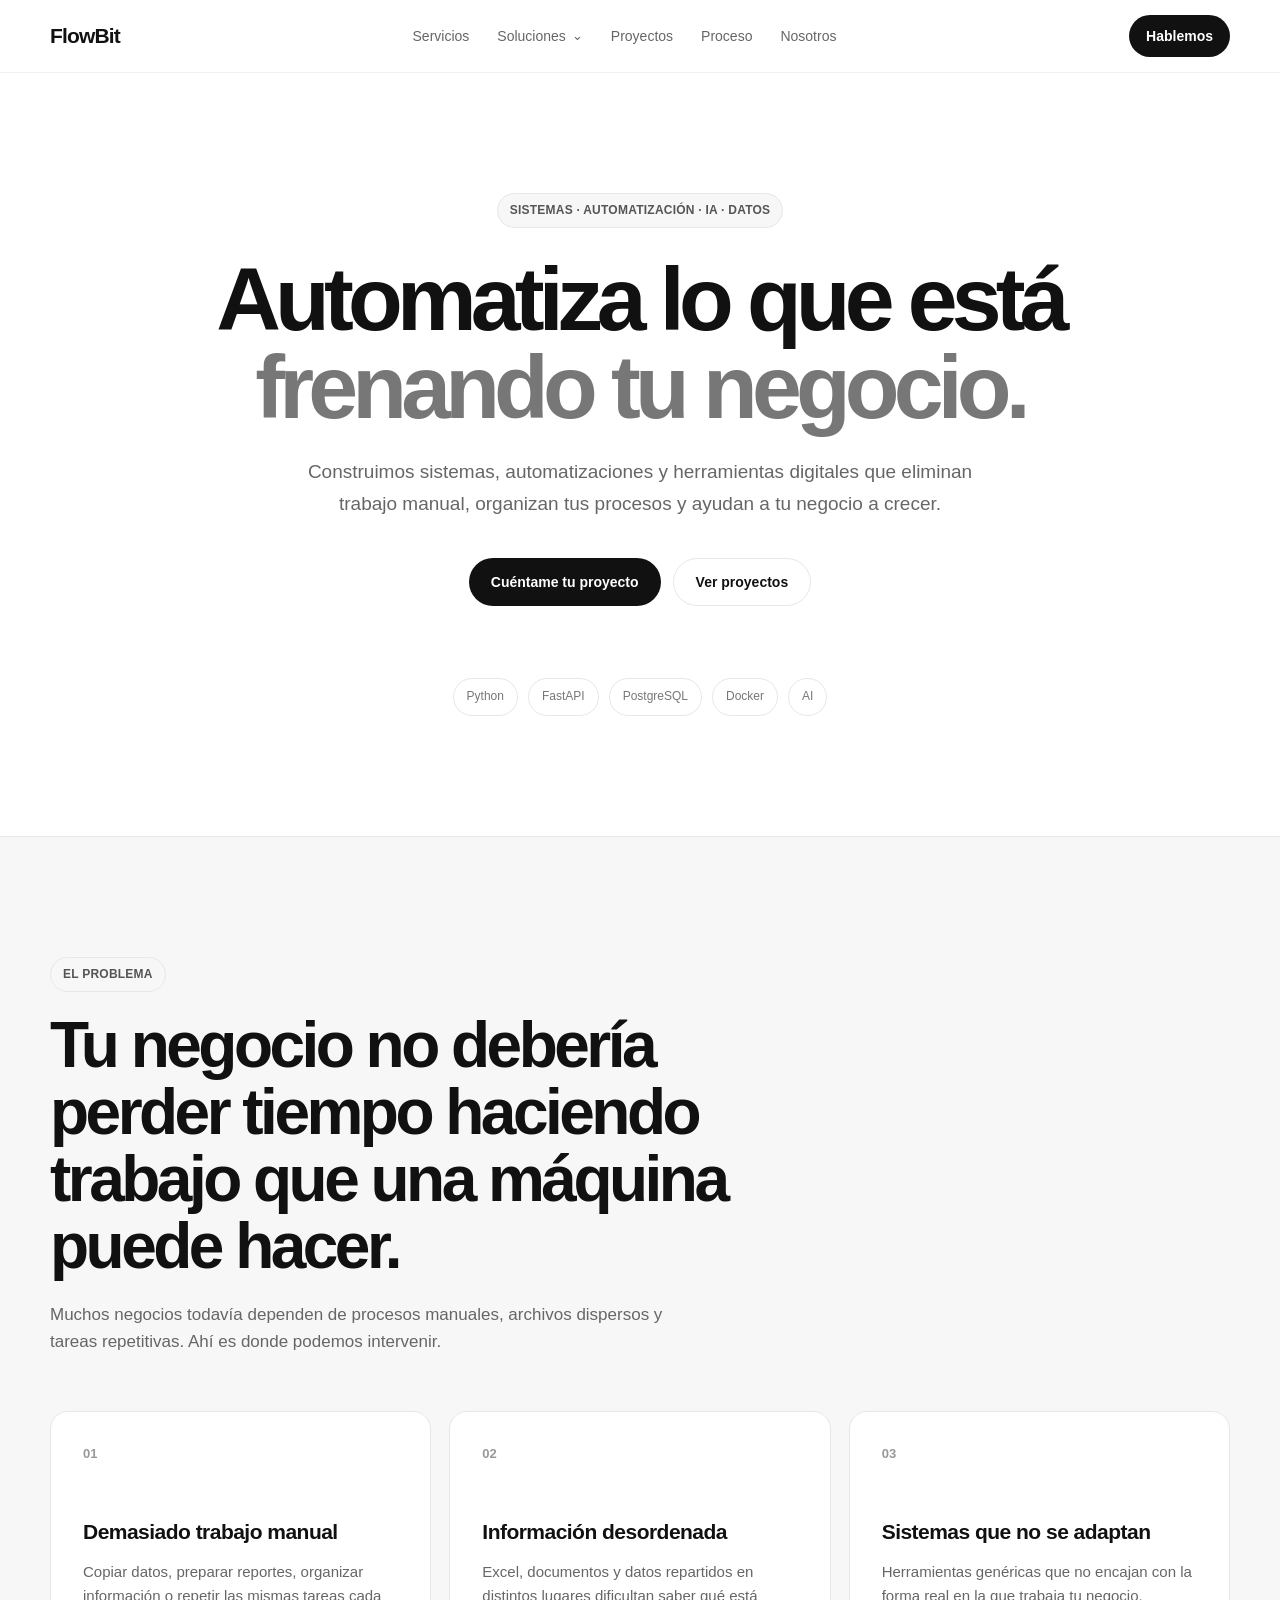
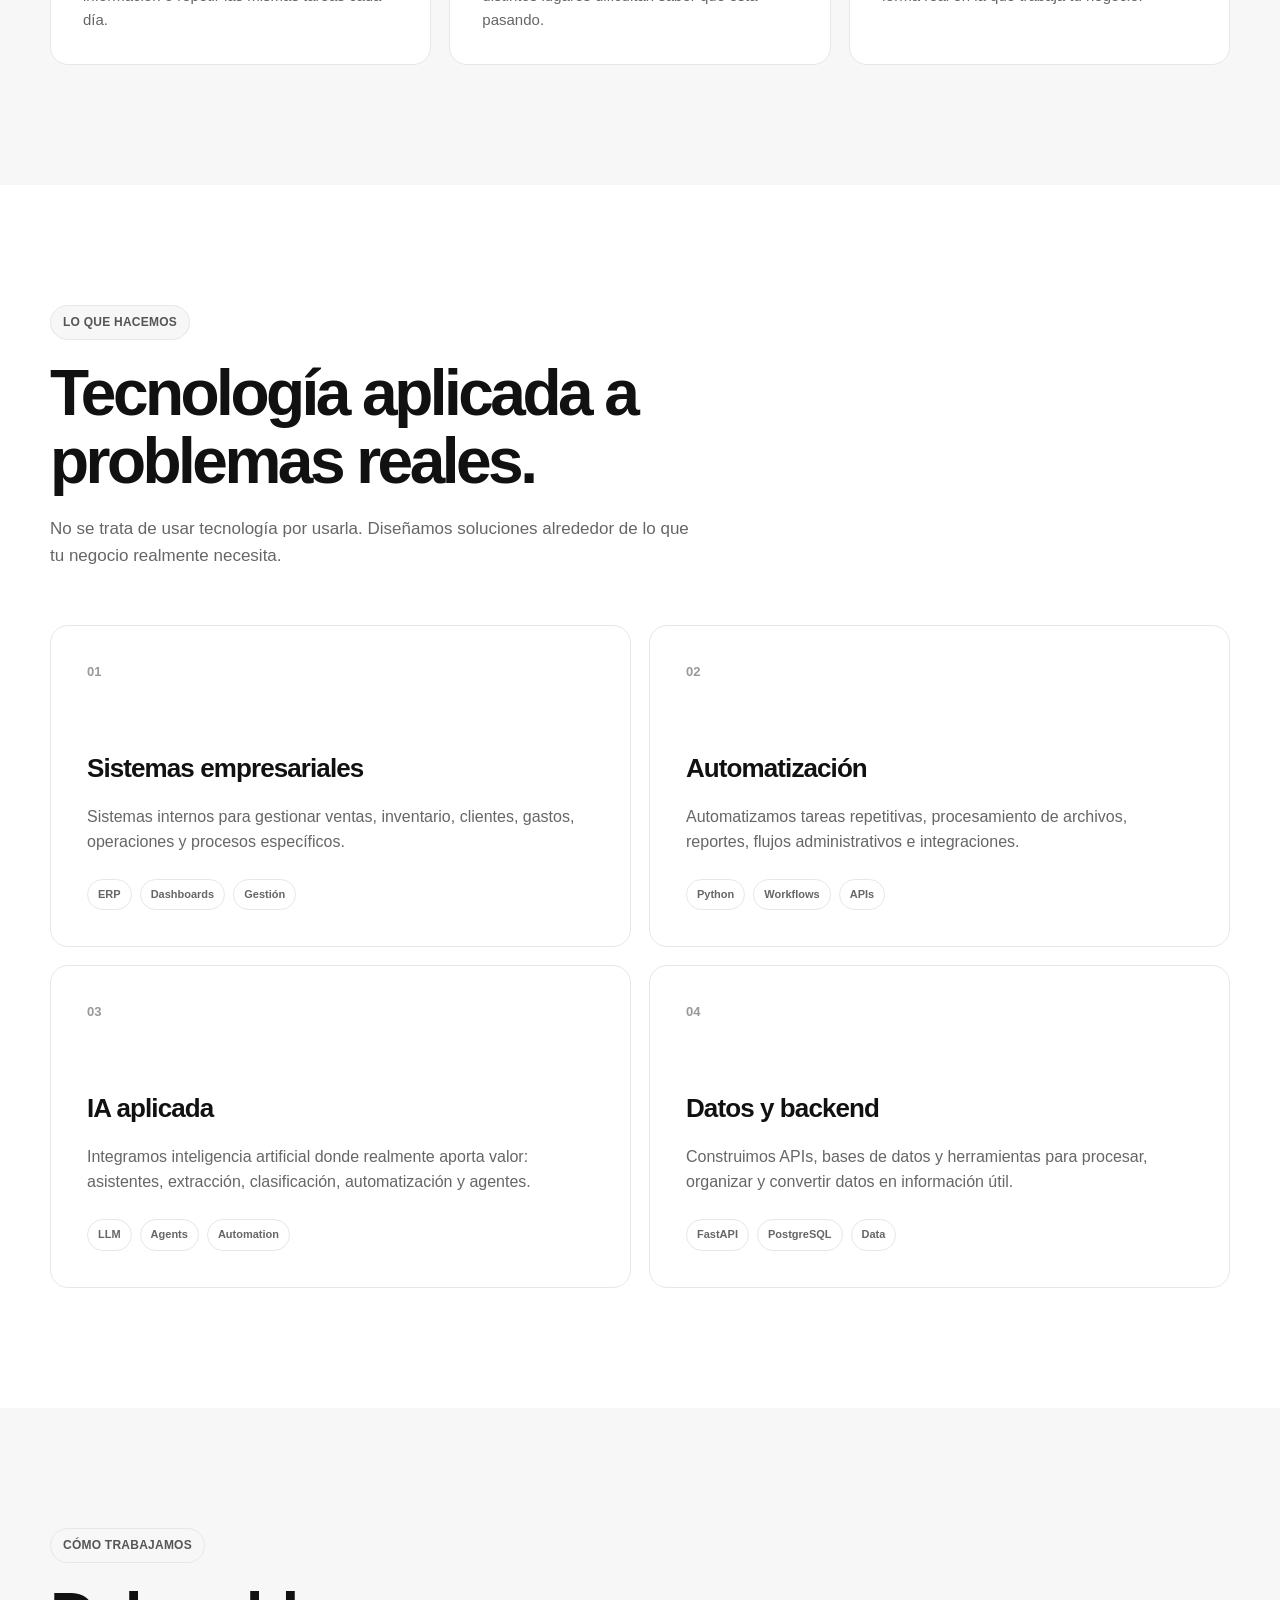
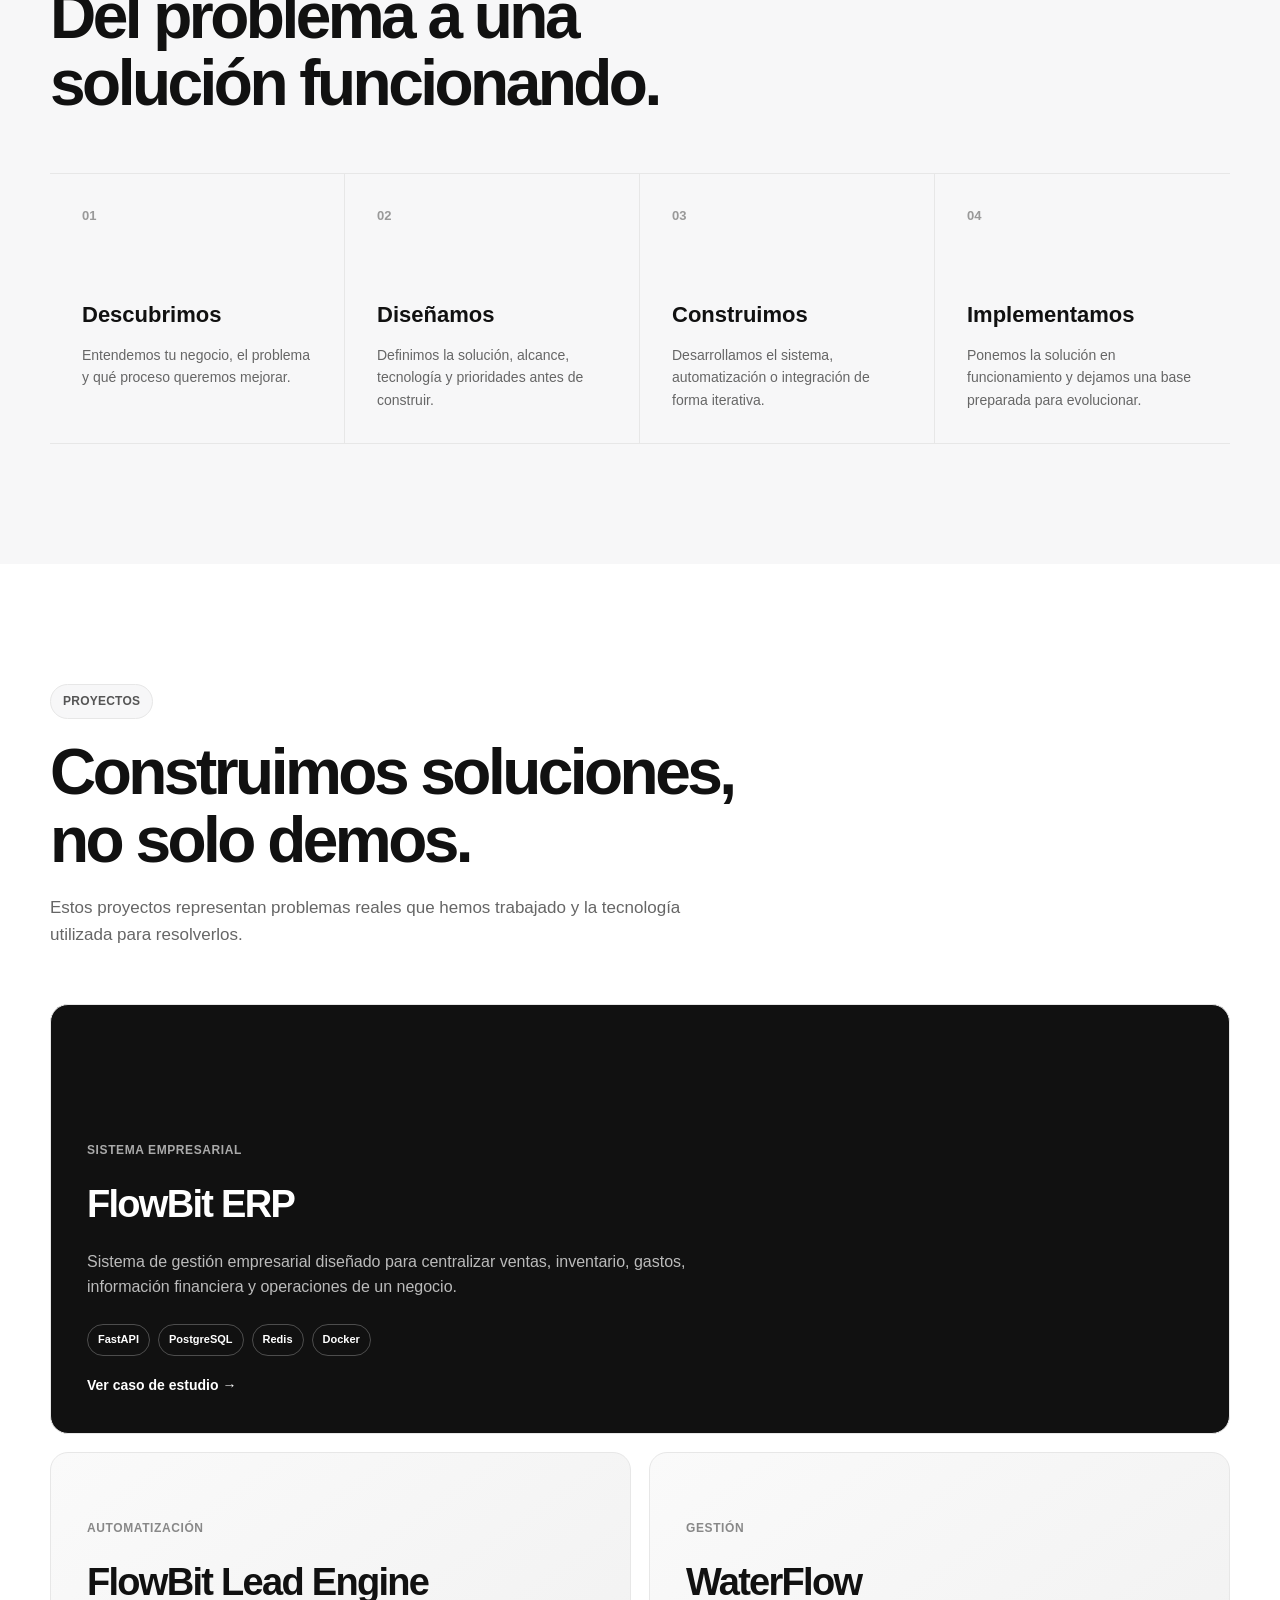
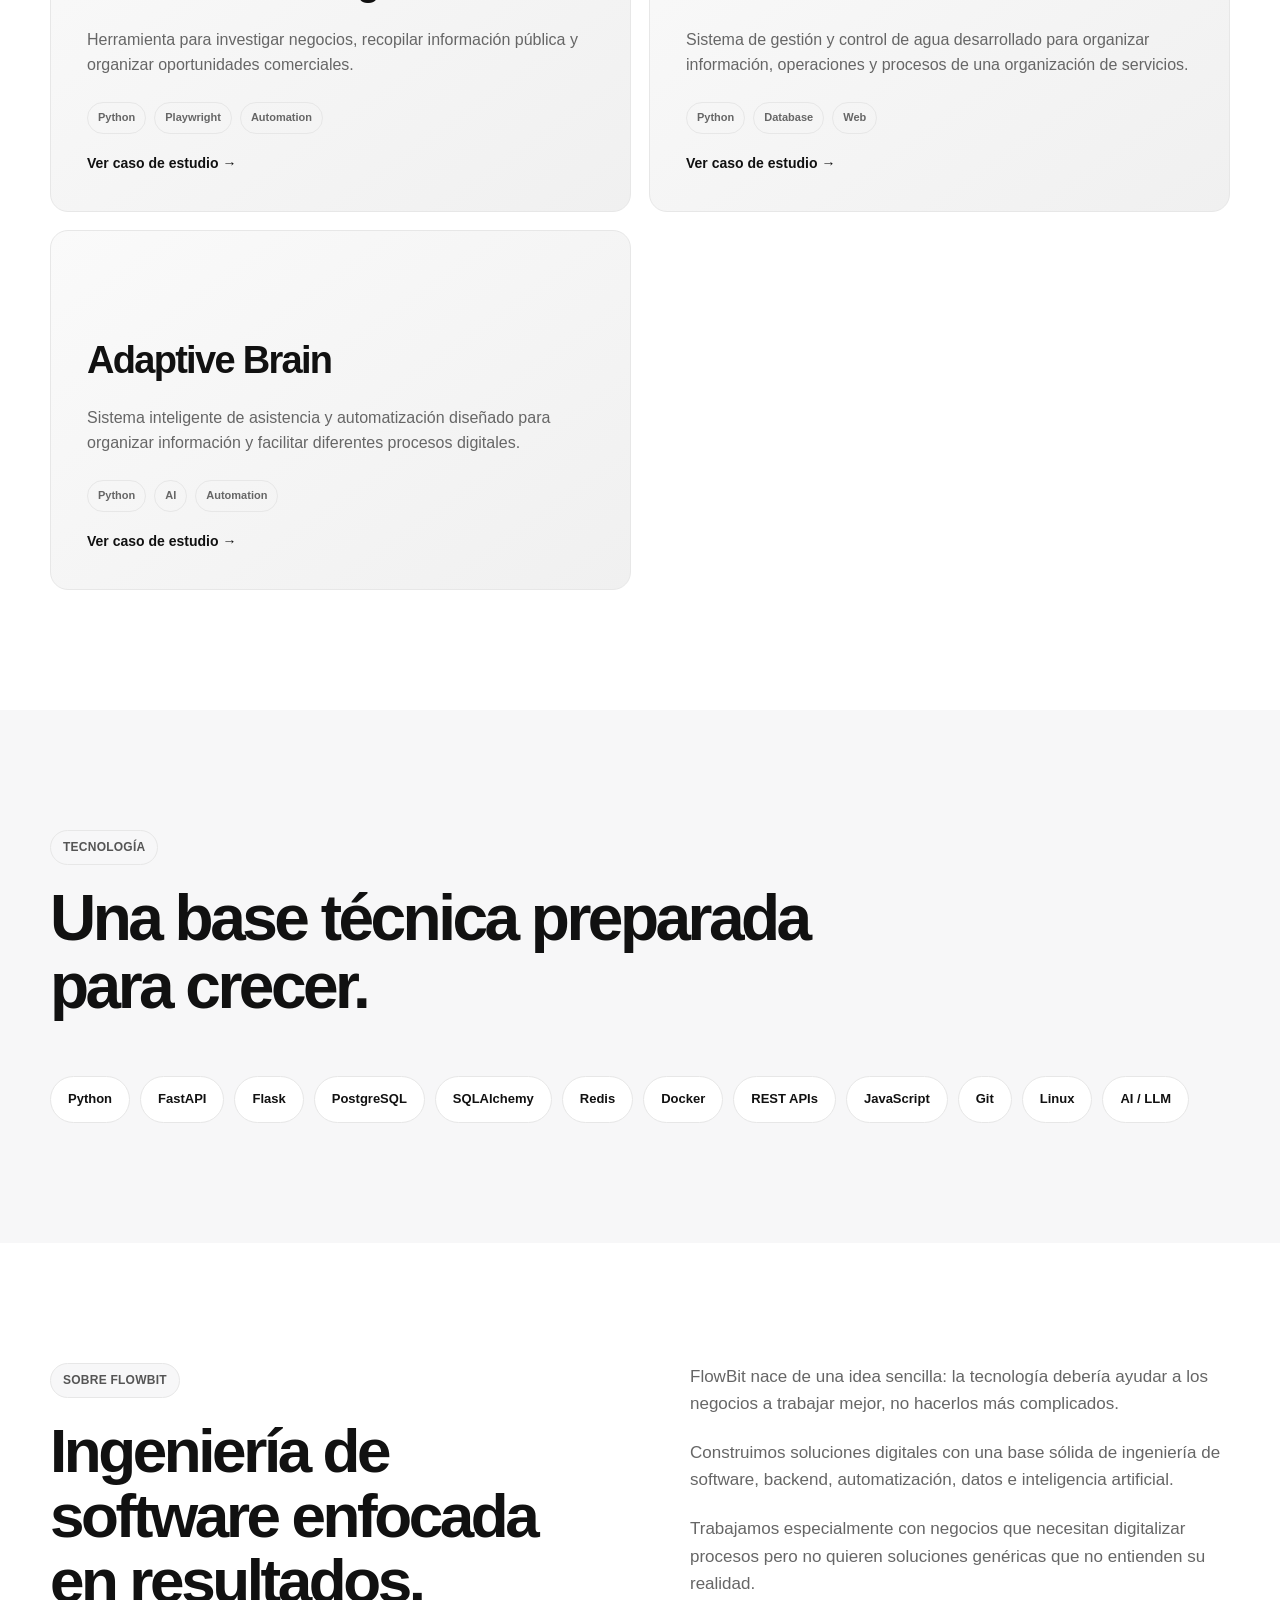
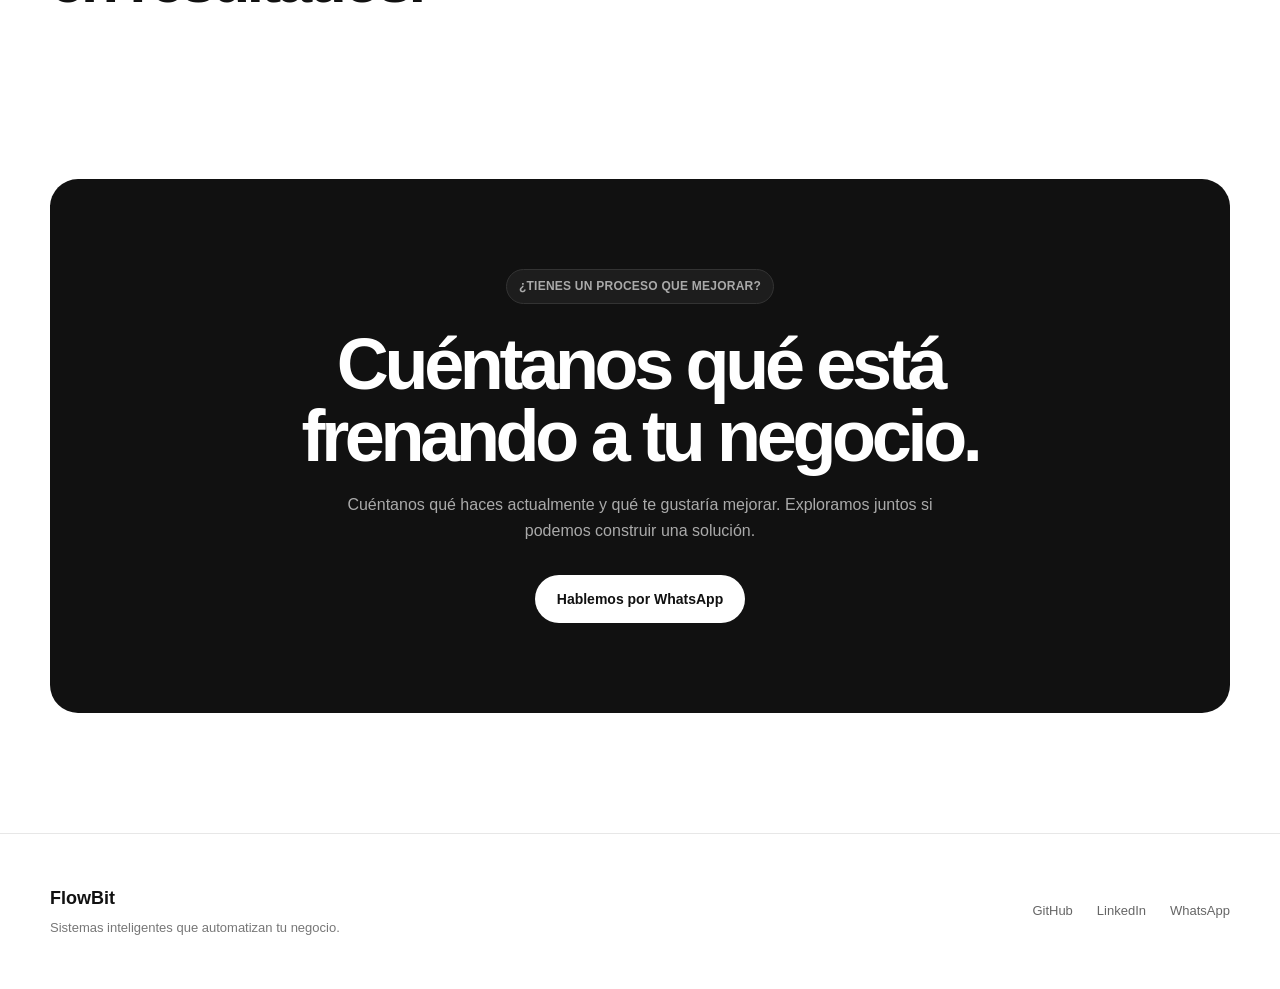
==== commit 2878f49c: "Build FlowBit commercial website structure" ====
--- a/index.html
+++ b/index.html
@@ -1,670 +1,524 @@
-<!DOCTYPE html>
+<!doctype html>
 <html lang="es">
-<head>
-    <meta charset="UTF-8">
-    <meta name="viewport" content="width=device-width, initial-scale=1.0">
+  <head>
+    <meta charset="UTF-8" />
+    <meta name="viewport" content="width=device-width, initial-scale=1.0" />
 
     <title>FlowBit | Sistemas y automatización para negocios</title>
     <meta
-        name="description"
-        content="FlowBit crea sistemas, automatizaciones y soluciones digitales para ayudar a los negocios a trabajar mejor."
-    >
-
-    <link rel="stylesheet" href="css/styles.css">
-</head>
-
-<body>
-
+      name="description"
+      content="FlowBit crea sistemas, automatizaciones y soluciones digitales para ayudar a los negocios a trabajar mejor."
+    />
+
+    <link rel="stylesheet" href="css/styles.css" />
+  </head>
+
+  <body>
     <!-- NAVBAR -->
     <header class="navbar">
-        <div class="container navbar-content">
-
-            <a href="#" class="logo">
-                FlowBit
+      <div class="container navbar-content">
+        <a href="#" class="logo"> FlowBit </a>
+
+        <nav class="nav-links">
+          <a href="#services">Servicios</a>
+
+          <div class="nav-dropdown">
+            <button class="nav-dropdown-toggle" type="button">
+              Soluciones
+              <span aria-hidden="true">⌄</span>
+            </button>
+
+            <div class="nav-dropdown-menu">
+              <a href="servicios/sistemas.html">Sistemas empresariales</a>
+              <a href="servicios/automatizacion.html">Automatización</a>
+              <a href="servicios/ia.html">IA aplicada</a>
+              <a href="servicios/datos-backend.html">Datos &amp; Backend</a>
+            </div>
+          </div>
+
+          <a href="#projects">Proyectos</a>
+          <a href="#process">Proceso</a>
+          <a href="#about">Nosotros</a>
+        </nav>
+
+        <a
+          href="https://wa.me/593998931349?text=Hola%20FlowBit,%20quiero%20hablar%20sobre%20un%20proyecto"
+          class="nav-cta"
+          target="_blank"
+          rel="noopener noreferrer"
+        >
+          Hablemos
+        </a>
+      </div>
+    </header>
+
+    <main>
+      <!-- HERO -->
+      <section class="hero">
+        <div class="container hero-content">
+          <span class="eyebrow"> Sistemas · Automatización · IA · Datos </span>
+
+          <h1>
+            Automatiza lo que está
+            <span>frenando tu negocio.</span>
+          </h1>
+
+          <p class="hero-description">
+            Construimos sistemas, automatizaciones y herramientas digitales que
+            eliminan trabajo manual, organizan tus procesos y ayudan a tu
+            negocio a crecer.
+          </p>
+
+          <div class="hero-actions">
+            <a
+              href="https://wa.me/593998931349?text=Hola%20FlowBit,%20quiero%20hablar%20sobre%20un%20proyecto"
+              class="btn-primary"
+              target="_blank"
+              rel="noopener noreferrer"
+            >
+              Cuéntame tu proyecto
             </a>
 
-            <nav class="nav-links">
-                <a href="#services">Servicios</a>
-                <a href="#process">Proceso</a>
-                <a href="#projects">Proyectos</a>
-                <a href="#about">FlowBit</a>
-            </nav>
+            <a href="#projects" class="btn-secondary"> Ver proyectos </a>
+          </div>
+
+          <div class="hero-proof">
+            <span>Python</span>
+            <span>FastAPI</span>
+            <span>PostgreSQL</span>
+            <span>Docker</span>
+            <span>AI</span>
+          </div>
+        </div>
+      </section>
+
+      <!-- PROBLEMS -->
+      <section class="section problems" id="problems">
+        <div class="container">
+          <div class="section-heading">
+            <span class="eyebrow"> El problema </span>
+
+            <h2>
+              Tu negocio no debería perder tiempo haciendo trabajo que una
+              máquina puede hacer.
+            </h2>
+
+            <p>
+              Muchos negocios todavía dependen de procesos manuales, archivos
+              dispersos y tareas repetitivas. Ahí es donde podemos intervenir.
+            </p>
+          </div>
+
+          <div class="problem-grid">
+            <article class="problem-card">
+              <span class="problem-number">01</span>
+
+              <h3>Demasiado trabajo manual</h3>
+
+              <p>
+                Copiar datos, preparar reportes, organizar información o repetir
+                las mismas tareas cada día.
+              </p>
+            </article>
+
+            <article class="problem-card">
+              <span class="problem-number">02</span>
+
+              <h3>Información desordenada</h3>
+
+              <p>
+                Excel, documentos y datos repartidos en distintos lugares
+                dificultan saber qué está pasando.
+              </p>
+            </article>
+
+            <article class="problem-card">
+              <span class="problem-number">03</span>
+
+              <h3>Sistemas que no se adaptan</h3>
+
+              <p>
+                Herramientas genéricas que no encajan con la forma real en la
+                que trabaja tu negocio.
+              </p>
+            </article>
+          </div>
+        </div>
+      </section>
+
+      <!-- SOLUTIONS -->
+      <section class="section solutions" id="services">
+        <div class="container">
+          <div class="section-heading">
+            <span class="eyebrow"> Lo que hacemos </span>
+
+            <h2>Tecnología aplicada a problemas reales.</h2>
+
+            <p>
+              No se trata de usar tecnología por usarla. Diseñamos soluciones
+              alrededor de lo que tu negocio realmente necesita.
+            </p>
+          </div>
+
+          <div class="services-grid">
+            <article class="service-card">
+              <span class="service-index">01</span>
+
+              <h3>Sistemas empresariales</h3>
+
+              <p>
+                Sistemas internos para gestionar ventas, inventario, clientes,
+                gastos, operaciones y procesos específicos.
+              </p>
+
+              <div class="service-tags">
+                <span>ERP</span>
+                <span>Dashboards</span>
+                <span>Gestión</span>
+              </div>
+            </article>
+
+            <article class="service-card">
+              <span class="service-index">02</span>
+
+              <h3>Automatización</h3>
+
+              <p>
+                Automatizamos tareas repetitivas, procesamiento de archivos,
+                reportes, flujos administrativos e integraciones.
+              </p>
+
+              <div class="service-tags">
+                <span>Python</span>
+                <span>Workflows</span>
+                <span>APIs</span>
+              </div>
+            </article>
+
+            <article class="service-card">
+              <span class="service-index">03</span>
+
+              <h3>IA aplicada</h3>
+
+              <p>
+                Integramos inteligencia artificial donde realmente aporta valor:
+                asistentes, extracción, clasificación, automatización y agentes.
+              </p>
+
+              <div class="service-tags">
+                <span>LLM</span>
+                <span>Agents</span>
+                <span>Automation</span>
+              </div>
+            </article>
+
+            <article class="service-card">
+              <span class="service-index">04</span>
+
+              <h3>Datos y backend</h3>
+
+              <p>
+                Construimos APIs, bases de datos y herramientas para procesar,
+                organizar y convertir datos en información útil.
+              </p>
+
+              <div class="service-tags">
+                <span>FastAPI</span>
+                <span>PostgreSQL</span>
+                <span>Data</span>
+              </div>
+            </article>
+          </div>
+        </div>
+      </section>
+
+      <!-- PROCESS -->
+      <section class="section process" id="process">
+        <div class="container">
+          <div class="section-heading">
+            <span class="eyebrow"> Cómo trabajamos </span>
+
+            <h2>Del problema a una solución funcionando.</h2>
+          </div>
+
+          <div class="process-grid">
+            <article class="process-step">
+              <span>01</span>
+
+              <h3>Descubrimos</h3>
+
+              <p>
+                Entendemos tu negocio, el problema y qué proceso queremos
+                mejorar.
+              </p>
+            </article>
+
+            <article class="process-step">
+              <span>02</span>
+
+              <h3>Diseñamos</h3>
+
+              <p>
+                Definimos la solución, alcance, tecnología y prioridades antes
+                de construir.
+              </p>
+            </article>
+
+            <article class="process-step">
+              <span>03</span>
+
+              <h3>Construimos</h3>
+
+              <p>
+                Desarrollamos el sistema, automatización o integración de forma
+                iterativa.
+              </p>
+            </article>
+
+            <article class="process-step">
+              <span>04</span>
+
+              <h3>Implementamos</h3>
+
+              <p>
+                Ponemos la solución en funcionamiento y dejamos una base
+                preparada para evolucionar.
+              </p>
+            </article>
+          </div>
+        </div>
+      </section>
+
+      <!-- PROJECTS -->
+      <section class="section projects" id="projects">
+        <div class="container">
+          <div class="section-heading">
+            <span class="eyebrow"> Proyectos </span>
+
+            <h2>Construimos soluciones, no solo demos.</h2>
+
+            <p>
+              Estos proyectos representan problemas reales que hemos trabajado y
+              la tecnología utilizada para resolverlos.
+            </p>
+          </div>
+
+          <div class="projects-grid">
+            <article class="project-card featured">
+              <div class="project-content">
+                <span class="project-label"> Sistema empresarial </span>
+
+                <h3>FlowBit ERP</h3>
+
+                <p>
+                  Sistema de gestión empresarial diseñado para centralizar
+                  ventas, inventario, gastos, información financiera y
+                  operaciones de un negocio.
+                </p>
+
+                <div class="project-tags">
+                  <span>FastAPI</span>
+                  <span>PostgreSQL</span>
+                  <span>Redis</span>
+                  <span>Docker</span>
+                </div>
+
+                <a href="proyectos/flowbit-erp.html" class="project-link">
+                  Ver caso de estudio →
+                </a>
+              </div>
+            </article>
+
+            <article class="project-card">
+              <div class="project-content">
+                <span class="project-label"> Automatización </span>
+
+                <h3>FlowBit Lead Engine</h3>
+
+                <p>
+                  Herramienta para investigar negocios, recopilar información
+                  pública y organizar oportunidades comerciales.
+                </p>
+
+                <div class="project-tags">
+                  <span>Python</span>
+                  <span>Playwright</span>
+                  <span>Automation</span>
+                </div>
+
+                <a href="proyectos/lead-engine.html" class="project-link">
+                  Ver caso de estudio →
+                </a>
+              </div>
+            </article>
+
+            <article class="project-card">
+              <div class="project-content">
+                <span class="project-label"> Gestión </span>
+
+                <h3>WaterFlow</h3>
+
+                <p>
+                  Sistema de gestión y control de agua desarrollado para
+                  organizar información, operaciones y procesos de una
+                  organización de servicios.
+                </p>
+
+                <div class="project-tags">
+                  <span>Python</span>
+                  <span>Database</span>
+                  <span>Web</span>
+                </div>
+
+                <a href="proyectos/waterflow.html" class="project-link">
+                  Ver caso de estudio →
+                </a>
+              </div>
+            </article>
+
+            <article class="project-card">
+              <div>
+                <h3>Adaptive Brain</h3>
+
+                <p>
+                  Sistema inteligente de asistencia y automatización diseñado
+                  para organizar información y facilitar diferentes procesos
+                  digitales.
+                </p>
+
+                <div class="project-tags">
+                  <span>Python</span>
+                  <span>AI</span>
+                  <span>Automation</span>
+                </div>
+
+                <a href="proyectos/adaptive-brain.html" class="project-link">
+                  Ver caso de estudio →
+                </a>
+              </div>
+            </article>
+          </div>
+        </div>
+      </section>
+
+      <!-- TECHNOLOGY -->
+      <section class="section technology">
+        <div class="container">
+          <div class="section-heading">
+            <span class="eyebrow"> Tecnología </span>
+
+            <h2>Una base técnica preparada para crecer.</h2>
+          </div>
+
+          <div class="tech-list">
+            <span>Python</span>
+            <span>FastAPI</span>
+            <span>Flask</span>
+            <span>PostgreSQL</span>
+            <span>SQLAlchemy</span>
+            <span>Redis</span>
+            <span>Docker</span>
+            <span>REST APIs</span>
+            <span>JavaScript</span>
+            <span>Git</span>
+            <span>Linux</span>
+            <span>AI / LLM</span>
+          </div>
+        </div>
+      </section>
+
+      <!-- ABOUT -->
+      <section class="section about" id="about">
+        <div class="container about-content">
+          <div>
+            <span class="eyebrow"> Sobre FlowBit </span>
+
+            <h2>Ingeniería de software enfocada en resultados.</h2>
+          </div>
+
+          <div>
+            <p>
+              FlowBit nace de una idea sencilla: la tecnología debería ayudar a
+              los negocios a trabajar mejor, no hacerlos más complicados.
+            </p>
+
+            <p>
+              Construimos soluciones digitales con una base sólida de ingeniería
+              de software, backend, automatización, datos e inteligencia
+              artificial.
+            </p>
+
+            <p>
+              Trabajamos especialmente con negocios que necesitan digitalizar
+              procesos pero no quieren soluciones genéricas que no entienden su
+              realidad.
+            </p>
+          </div>
+        </div>
+      </section>
+
+      <!-- FINAL CTA -->
+      <section class="section final-cta">
+        <div class="container">
+          <div class="cta-box">
+            <span class="eyebrow"> ¿Tienes un proceso que mejorar? </span>
+
+            <h2>Cuéntanos qué está frenando a tu negocio.</h2>
+
+            <p>
+              Cuéntanos qué haces actualmente y qué te gustaría mejorar.
+              Exploramos juntos si podemos construir una solución.
+            </p>
 
             <a
-                href="https://wa.me/593998931349?text=Hola%20FlowBit,%20quiero%20hablar%20sobre%20un%20proyecto"
-                class="nav-cta"
-                target="_blank"
-                rel="noopener noreferrer"
+              href="https://wa.me/593998931349?text=Hola%20FlowBit,%20quiero%20contarles%20sobre%20un%20proyecto"
+              class="btn-primary"
+              target="_blank"
+              rel="noopener noreferrer"
             >
-                Hablemos
+              Hablemos por WhatsApp
             </a>
-
-        </div>
-    </header>
-
-
-    <main>
-
-        <!-- HERO -->
-        <section class="hero">
-
-            <div class="container hero-content">
-
-                <span class="eyebrow">
-                    Sistemas · Automatización · IA · Datos
-                </span>
-
-                <h1>
-                    Automatiza lo que está
-                    <span>frenando tu negocio.</span>
-                </h1>
-
-                <p class="hero-description">
-                    Construimos sistemas, automatizaciones y herramientas
-                    digitales que eliminan trabajo manual, organizan tus
-                    procesos y ayudan a tu negocio a crecer.
-                </p>
-
-                <div class="hero-actions">
-
-                    <a
-                        href="https://wa.me/593998931349?text=Hola%20FlowBit,%20quiero%20hablar%20sobre%20un%20proyecto"
-                        class="btn-primary"
-                        target="_blank"
-                        rel="noopener noreferrer"
-                    >
-                        Cuéntame tu proyecto
-                    </a>
-
-                    <a href="#projects" class="btn-secondary">
-                        Ver proyectos
-                    </a>
-
-                </div>
-
-                <div class="hero-proof">
-                    <span>Python</span>
-                    <span>FastAPI</span>
-                    <span>PostgreSQL</span>
-                    <span>Docker</span>
-                    <span>AI</span>
-                </div>
-
-            </div>
-
-        </section>
-
-
-        <!-- PROBLEMS -->
-        <section class="section problems" id="problems">
-
-            <div class="container">
-
-                <div class="section-heading">
-
-                    <span class="eyebrow">
-                        El problema
-                    </span>
-
-                    <h2>
-                        Tu negocio no debería perder
-                        tiempo haciendo trabajo que
-                        una máquina puede hacer.
-                    </h2>
-
-                    <p>
-                        Muchos negocios todavía dependen de procesos
-                        manuales, archivos dispersos y tareas repetitivas.
-                        Ahí es donde podemos intervenir.
-                    </p>
-
-                </div>
-
-
-                <div class="problem-grid">
-
-                    <article class="problem-card">
-                        <span class="problem-number">01</span>
-
-                        <h3>
-                            Demasiado trabajo manual
-                        </h3>
-
-                        <p>
-                            Copiar datos, preparar reportes, organizar
-                            información o repetir las mismas tareas cada día.
-                        </p>
-                    </article>
-
-
-                    <article class="problem-card">
-                        <span class="problem-number">02</span>
-
-                        <h3>
-                            Información desordenada
-                        </h3>
-
-                        <p>
-                            Excel, documentos y datos repartidos en distintos
-                            lugares dificultan saber qué está pasando.
-                        </p>
-                    </article>
-
-
-                    <article class="problem-card">
-                        <span class="problem-number">03</span>
-
-                        <h3>
-                            Sistemas que no se adaptan
-                        </h3>
-
-                        <p>
-                            Herramientas genéricas que no encajan con la forma
-                            real en la que trabaja tu negocio.
-                        </p>
-                    </article>
-
-                </div>
-
-            </div>
-
-        </section>
-
-
-        <!-- SOLUTIONS -->
-        <section class="section solutions" id="services">
-
-            <div class="container">
-
-                <div class="section-heading">
-
-                    <span class="eyebrow">
-                        Lo que hacemos
-                    </span>
-
-                    <h2>
-                        Tecnología aplicada a
-                        problemas reales.
-                    </h2>
-
-                    <p>
-                        No se trata de usar tecnología por usarla.
-                        Diseñamos soluciones alrededor de lo que tu negocio
-                        realmente necesita.
-                    </p>
-
-                </div>
-
-
-                <div class="services-grid">
-
-                    <article class="service-card">
-
-                        <span class="service-index">01</span>
-
-                        <h3>
-                            Sistemas empresariales
-                        </h3>
-
-                        <p>
-                            Sistemas internos para gestionar ventas,
-                            inventario, clientes, gastos, operaciones y
-                            procesos específicos.
-                        </p>
-
-                        <div class="service-tags">
-                            <span>ERP</span>
-                            <span>Dashboards</span>
-                            <span>Gestión</span>
-                        </div>
-
-                    </article>
-
-
-                    <article class="service-card">
-
-                        <span class="service-index">02</span>
-
-                        <h3>
-                            Automatización
-                        </h3>
-
-                        <p>
-                            Automatizamos tareas repetitivas, procesamiento
-                            de archivos, reportes, flujos administrativos
-                            e integraciones.
-                        </p>
-
-                        <div class="service-tags">
-                            <span>Python</span>
-                            <span>Workflows</span>
-                            <span>APIs</span>
-                        </div>
-
-                    </article>
-
-
-                    <article class="service-card">
-
-                        <span class="service-index">03</span>
-
-                        <h3>
-                            IA aplicada
-                        </h3>
-
-                        <p>
-                            Integramos inteligencia artificial donde realmente
-                            aporta valor: asistentes, extracción, clasificación,
-                            automatización y agentes.
-                        </p>
-
-                        <div class="service-tags">
-                            <span>LLM</span>
-                            <span>Agents</span>
-                            <span>Automation</span>
-                        </div>
-
-                    </article>
-
-
-                    <article class="service-card">
-
-                        <span class="service-index">04</span>
-
-                        <h3>
-                            Datos y backend
-                        </h3>
-
-                        <p>
-                            Construimos APIs, bases de datos y herramientas
-                            para procesar, organizar y convertir datos en
-                            información útil.
-                        </p>
-
-                        <div class="service-tags">
-                            <span>FastAPI</span>
-                            <span>PostgreSQL</span>
-                            <span>Data</span>
-                        </div>
-
-                    </article>
-
-                </div>
-
-            </div>
-
-        </section>
-
-
-        <!-- PROCESS -->
-        <section class="section process" id="process">
-
-            <div class="container">
-
-                <div class="section-heading">
-
-                    <span class="eyebrow">
-                        Cómo trabajamos
-                    </span>
-
-                    <h2>
-                        Del problema a una
-                        solución funcionando.
-                    </h2>
-
-                </div>
-
-
-                <div class="process-grid">
-
-                    <article class="process-step">
-                        <span>01</span>
-
-                        <h3>
-                            Descubrimos
-                        </h3>
-
-                        <p>
-                            Entendemos tu negocio, el problema y qué proceso
-                            queremos mejorar.
-                        </p>
-                    </article>
-
-
-                    <article class="process-step">
-                        <span>02</span>
-
-                        <h3>
-                            Diseñamos
-                        </h3>
-
-                        <p>
-                            Definimos la solución, alcance, tecnología y
-                            prioridades antes de construir.
-                        </p>
-                    </article>
-
-
-                    <article class="process-step">
-                        <span>03</span>
-
-                        <h3>
-                            Construimos
-                        </h3>
-
-                        <p>
-                            Desarrollamos el sistema, automatización o
-                            integración de forma iterativa.
-                        </p>
-                    </article>
-
-
-                    <article class="process-step">
-                        <span>04</span>
-
-                        <h3>
-                            Implementamos
-                        </h3>
-
-                        <p>
-                            Ponemos la solución en funcionamiento y dejamos
-                            una base preparada para evolucionar.
-                        </p>
-                    </article>
-
-                </div>
-
-            </div>
-
-        </section>
-
-
-        <!-- PROJECTS -->
-        <section class="section projects" id="projects">
-
-            <div class="container">
-
-                <div class="section-heading">
-
-                    <span class="eyebrow">
-                        Proyectos
-                    </span>
-
-                    <h2>
-                        Construimos soluciones,
-                        no solo demos.
-                    </h2>
-
-                    <p>
-                        Estos proyectos representan problemas reales que
-                        hemos trabajado y la tecnología utilizada para
-                        resolverlos.
-                    </p>
-
-                </div>
-
-
-                <div class="projects-grid">
-
-                    <article class="project-card featured">
-
-                        <div class="project-content">
-
-                            <span class="project-label">
-                                Sistema empresarial
-                            </span>
-
-                            <h3>
-                                FlowBit ERP
-                            </h3>
-
-                            <p>
-                                Sistema de gestión empresarial diseñado para
-                                centralizar ventas, inventario, gastos,
-                                información financiera y operaciones de un
-                                negocio.
-                            </p>
-
-                            <div class="project-tags">
-                                <span>FastAPI</span>
-                                <span>PostgreSQL</span>
-                                <span>Redis</span>
-                                <span>Docker</span>
-                            </div>
-
-                        </div>
-
-                    </article>
-
-
-                    <article class="project-card">
-
-                        <div class="project-content">
-
-                            <span class="project-label">
-                                Automatización
-                            </span>
-
-                            <h3>
-                                FlowBit Lead Engine
-                            </h3>
-
-                            <p>
-                                Herramienta para investigar negocios,
-                                recopilar información pública y organizar
-                                oportunidades comerciales.
-                            </p>
-
-                            <div class="project-tags">
-                                <span>Python</span>
-                                <span>Playwright</span>
-                                <span>Automation</span>
-                            </div>
-
-                        </div>
-
-                    </article>
-
-
-                    <article class="project-card">
-
-                        <div class="project-content">
-
-                            <span class="project-label">
-                                Gestión
-                            </span>
-
-                            <h3>
-                                Sistema de Gestión de Agua
-                            </h3>
-
-                            <p>
-                                Aplicación desarrollada para gestionar
-                                información, operaciones y procesos de una
-                                organización de servicios.
-                            </p>
-
-                            <div class="project-tags">
-                                <span>Python</span>
-                                <span>Database</span>
-                                <span>Web</span>
-                            </div>
-
-                        </div>
-
-                    </article>
-
-                </div>
-
-            </div>
-
-        </section>
-
-
-        <!-- TECHNOLOGY -->
-        <section class="section technology">
-
-            <div class="container">
-
-                <div class="section-heading">
-
-                    <span class="eyebrow">
-                        Tecnología
-                    </span>
-
-                    <h2>
-                        Una base técnica preparada
-                        para crecer.
-                    </h2>
-
-                </div>
-
-
-                <div class="tech-list">
-
-                    <span>Python</span>
-                    <span>FastAPI</span>
-                    <span>Flask</span>
-                    <span>PostgreSQL</span>
-                    <span>SQLAlchemy</span>
-                    <span>Redis</span>
-                    <span>Docker</span>
-                    <span>REST APIs</span>
-                    <span>JavaScript</span>
-                    <span>Git</span>
-                    <span>Linux</span>
-                    <span>AI / LLM</span>
-
-                </div>
-
-            </div>
-
-        </section>
-
-
-        <!-- ABOUT -->
-        <section class="section about" id="about">
-
-            <div class="container about-content">
-
-                <div>
-
-                    <span class="eyebrow">
-                        Sobre FlowBit
-                    </span>
-
-                    <h2>
-                        Ingeniería de software
-                        enfocada en resultados.
-                    </h2>
-
-                </div>
-
-                <div>
-
-                    <p>
-                        FlowBit nace de una idea sencilla: la tecnología
-                        debería ayudar a los negocios a trabajar mejor,
-                        no hacerlos más complicados.
-                    </p>
-
-                    <p>
-                        Construimos soluciones digitales con una base sólida
-                        de ingeniería de software, backend, automatización,
-                        datos e inteligencia artificial.
-                    </p>
-
-                    <p>
-                        Trabajamos especialmente con negocios que necesitan
-                        digitalizar procesos pero no quieren soluciones
-                        genéricas que no entienden su realidad.
-                    </p>
-
-                </div>
-
-            </div>
-
-        </section>
-
-
-        <!-- FINAL CTA -->
-        <section class="section final-cta">
-
-            <div class="container">
-
-                <div class="cta-box">
-
-                    <span class="eyebrow">
-                        ¿Tienes un proceso que mejorar?
-                    </span>
-
-                    <h2>
-                        Cuéntanos qué está frenando
-                        a tu negocio.
-                    </h2>
-
-                    <p>
-                        Cuéntanos qué haces actualmente y qué te gustaría
-                        mejorar. Exploramos juntos si podemos construir una
-                        solución.
-                    </p>
-
-                    <a
-                        href="https://wa.me/593998931349?text=Hola%20FlowBit,%20quiero%20contarles%20sobre%20un%20proyecto"
-                        class="btn-primary"
-                        target="_blank"
-                        rel="noopener noreferrer"
-                    >
-                        Hablemos por WhatsApp
-                    </a>
-
-                </div>
-
-            </div>
-
-        </section>
-
+          </div>
+        </div>
+      </section>
     </main>
-
 
     <!-- FOOTER -->
     <footer class="footer">
-
-        <div class="container footer-content">
-
-            <div>
-                <strong>FlowBit</strong>
-                <p>
-                    Sistemas inteligentes que automatizan tu negocio.
-                </p>
-            </div>
-
-            <div class="footer-links">
-
-                <a href="https://github.com/wilmersiguencia" target="_blank" rel="noopener noreferrer">
-                    GitHub
-                </a>
-
-                <a href="https://www.linkedin.com/" target="_blank" rel="noopener noreferrer">
-                    LinkedIn
-                </a>
-
-                <a
-                    href="https://wa.me/593998931349"
-                    target="_blank"
-                    rel="noopener noreferrer"
-                >
-                    WhatsApp
-                </a>
-
-            </div>
-
-        </div>
-
+      <div class="container footer-content">
+        <div>
+          <strong>FlowBit</strong>
+          <p>Sistemas inteligentes que automatizan tu negocio.</p>
+        </div>
+
+        <div class="footer-links">
+          <a
+            href="https://github.com/wilmersiguencia"
+            target="_blank"
+            rel="noopener noreferrer"
+          >
+            GitHub
+          </a>
+
+          <a
+            href="https://www.linkedin.com/"
+            target="_blank"
+            rel="noopener noreferrer"
+          >
+            LinkedIn
+          </a>
+
+          <a
+            href="https://wa.me/593998931349"
+            target="_blank"
+            rel="noopener noreferrer"
+          >
+            WhatsApp
+          </a>
+        </div>
+      </div>
     </footer>
 
-
     <script src="js/main.js"></script>
-
-</body>
-</html>+  </body>
+</html>
--- a/css/styles.css
+++ b/css/styles.css
@@ -1,835 +1,920 @@
 :root {
-    --bg: #ffffff;
-    --bg-soft: #f7f7f8;
-    --text: #111111;
-    --text-soft: #666666;
-    --border: #e7e7e7;
-    --accent: #111111;
-    --accent-hover: #2a2a2a;
-    --white: #ffffff;
-
-    --container: 1180px;
-    --radius: 18px;
-    --radius-small: 12px;
-
-    --shadow: 0 20px 60px rgba(0, 0, 0, 0.08);
+  --bg: #ffffff;
+  --bg-soft: #f7f7f8;
+  --text: #111111;
+  --text-soft: #666666;
+  --border: #e7e7e7;
+  --accent: #111111;
+  --accent-hover: #2a2a2a;
+  --white: #ffffff;
+
+  --container: 1180px;
+  --radius: 18px;
+  --radius-small: 12px;
+
+  --shadow: 0 20px 60px rgba(0, 0, 0, 0.08);
 }
 
 * {
-    margin: 0;
-    padding: 0;
-    box-sizing: border-box;
+  margin: 0;
+  padding: 0;
+  box-sizing: border-box;
 }
 
 html {
-    scroll-behavior: smooth;
+  scroll-behavior: smooth;
 }
 
 body {
-    font-family:
-        -apple-system,
-        BlinkMacSystemFont,
-        "Inter",
-        "Segoe UI",
-        sans-serif;
-
-    background: var(--bg);
-    color: var(--text);
-    line-height: 1.6;
-    -webkit-font-smoothing: antialiased;
+  font-family:
+    -apple-system, BlinkMacSystemFont, "Inter", "Segoe UI", sans-serif;
+
+  background: var(--bg);
+  color: var(--text);
+  line-height: 1.6;
+  -webkit-font-smoothing: antialiased;
 }
 
 a {
-    color: inherit;
-    text-decoration: none;
+  color: inherit;
+  text-decoration: none;
 }
 
 .container {
-    width: min(
-        calc(100% - 48px),
-        var(--container)
-    );
-
-    margin: 0 auto;
-}
-
+  width: min(calc(100% - 48px), var(--container));
+
+  margin: 0 auto;
+}
 
 /* =========================
    NAVBAR
 ========================= */
 
 .navbar {
-    position: sticky;
-    top: 0;
-    z-index: 100;
-
-    background: rgba(255, 255, 255, 0.86);
-    backdrop-filter: blur(16px);
-
-    border-bottom: 1px solid rgba(0, 0, 0, 0.06);
+  position: sticky;
+  top: 0;
+  z-index: 100;
+
+  background: rgba(255, 255, 255, 0.86);
+  backdrop-filter: blur(16px);
+
+  border-bottom: 1px solid rgba(0, 0, 0, 0.06);
 }
 
 .navbar-content {
-    min-height: 72px;
-
-    display: flex;
-    align-items: center;
-    justify-content: space-between;
-    gap: 32px;
+  min-height: 72px;
+
+  display: flex;
+  align-items: center;
+  justify-content: space-between;
+  gap: 32px;
 }
 
 .logo {
-    font-size: 21px;
-    font-weight: 800;
-    letter-spacing: -0.04em;
+  font-size: 21px;
+  font-weight: 800;
+  letter-spacing: -0.04em;
 }
 
 .nav-links {
-    display: flex;
-    align-items: center;
-    gap: 28px;
-
-    font-size: 14px;
-    color: var(--text-soft);
-}
-
-.nav-links a {
-    transition: color 0.2s ease;
-}
-
-.nav-links a:hover {
-    color: var(--text);
+  display: flex;
+  align-items: center;
+  gap: 28px;
+
+  font-size: 14px;
+  color: var(--text-soft);
+}
+
+.nav-links a,
+.nav-dropdown-toggle {
+  color: var(--text-soft);
+  transition:
+    color 0.2s ease,
+    opacity 0.2s ease;
+}
+
+.nav-links a:hover,
+.nav-dropdown-toggle:hover {
+  color: var(--text);
+}
+
+/* Dropdown */
+
+.nav-dropdown {
+  position: relative;
+}
+
+.nav-dropdown-toggle {
+  display: inline-flex;
+  align-items: center;
+  gap: 6px;
+
+  padding: 0;
+  border: 0;
+  background: transparent;
+
+  font: inherit;
+  cursor: pointer;
+}
+
+.nav-dropdown-toggle span {
+  font-size: 13px;
+  transition: transform 0.2s ease;
+}
+
+.nav-dropdown-menu {
+  position: absolute;
+  top: 100%;
+  left: 50%;
+  transform: translateX(-50%) translateY(-6px);
+
+  min-width: 220px;
+  padding: 8px;
+
+  background: var(--surface);
+  border: 1px solid var(--border);
+  border-radius: 14px;
+
+  box-shadow: 0 18px 50px rgba(0, 0, 0, 0.12);
+
+  opacity: 0;
+  visibility: hidden;
+  pointer-events: none;
+
+  transition:
+    opacity 0.2s ease,
+    transform 0.2s ease,
+    visibility 0.2s ease;
+}
+
+.nav-dropdown-menu a {
+  display: block;
+  padding: 10px 12px;
+
+  border-radius: 9px;
+
+  font-size: 13px;
+  white-space: nowrap;
+}
+
+.nav-dropdown-menu a:hover {
+  background: var(--surface-soft);
+}
+
+/* Desktop: mostrar al pasar el mouse */
+
+.nav-dropdown:hover .nav-dropdown-menu {
+  opacity: 1;
+  visibility: visible;
+  pointer-events: auto;
+  transform: translateX(-50%) translateY(0);
+}
+
+.nav-dropdown:hover .nav-dropdown-toggle span {
+  transform: rotate(180deg);
+}
+
+.nav-dropdown.is-open .nav-dropdown-menu {
+  opacity: 1;
+  visibility: visible;
+  pointer-events: auto;
+  transform: translateX(-50%) translateY(0);
+}
+
+.nav-dropdown.is-open .nav-dropdown-toggle span {
+  transform: rotate(180deg);
 }
 
 .nav-cta {
-    padding: 10px 17px;
-
-    border-radius: 999px;
-
-    background: var(--accent);
-    color: var(--white);
-
-    font-size: 14px;
-    font-weight: 600;
-
-    transition:
-        transform 0.2s ease,
-        background 0.2s ease;
+  padding: 10px 17px;
+
+  border-radius: 999px;
+
+  background: var(--accent);
+  color: var(--white);
+
+  font-size: 14px;
+  font-weight: 600;
+
+  transition:
+    transform 0.2s ease,
+    background 0.2s ease;
 }
 
 .nav-cta:hover {
-    background: var(--accent-hover);
-    transform: translateY(-1px);
-}
-
+  background: var(--accent-hover);
+  transform: translateY(-1px);
+}
 
 /* =========================
    HERO
 ========================= */
 
 .hero {
-    min-height: 720px;
-
-    display: flex;
-    align-items: center;
-
-    border-bottom: 1px solid var(--border);
+  min-height: 720px;
+
+  display: flex;
+  align-items: center;
+
+  border-bottom: 1px solid var(--border);
 }
 
 .hero-content {
-    padding: 120px 0;
-    text-align: center;
+  padding: 120px 0;
+  text-align: center;
 }
 
 .eyebrow {
-    display: inline-flex;
-    align-items: center;
-
-    padding: 7px 12px;
-
-    border: 1px solid var(--border);
-    border-radius: 999px;
-
-    background: var(--bg-soft);
-
-    font-size: 12px;
-    font-weight: 600;
-    letter-spacing: 0.02em;
-    text-transform: uppercase;
-
-    color: #555;
+  display: inline-flex;
+  align-items: center;
+
+  padding: 7px 12px;
+
+  border: 1px solid var(--border);
+  border-radius: 999px;
+
+  background: var(--bg-soft);
+
+  font-size: 12px;
+  font-weight: 600;
+  letter-spacing: 0.02em;
+  text-transform: uppercase;
+
+  color: #555;
 }
 
 .hero h1 {
-    max-width: 950px;
-
-    margin: 28px auto 24px;
-
-    font-size: clamp(52px, 7vw, 92px);
-    line-height: 0.98;
-    letter-spacing: -0.065em;
-    font-weight: 800;
+  max-width: 950px;
+
+  margin: 28px auto 24px;
+
+  font-size: clamp(52px, 7vw, 92px);
+  line-height: 0.98;
+  letter-spacing: -0.065em;
+  font-weight: 800;
 }
 
 .hero h1 span {
-    display: block;
-    color: #777;
+  display: block;
+  color: #777;
 }
 
 .hero-description {
-    max-width: 680px;
-
-    margin: 0 auto;
-
-    color: var(--text-soft);
-
-    font-size: 19px;
-    line-height: 1.7;
+  max-width: 680px;
+
+  margin: 0 auto;
+
+  color: var(--text-soft);
+
+  font-size: 19px;
+  line-height: 1.7;
 }
 
 .hero-actions {
-    margin-top: 38px;
-
-    display: flex;
-    justify-content: center;
-    align-items: center;
-    gap: 12px;
+  margin-top: 38px;
+
+  display: flex;
+  justify-content: center;
+  align-items: center;
+  gap: 12px;
 }
 
 .btn-primary,
 .btn-secondary {
-    display: inline-flex;
-    align-items: center;
-    justify-content: center;
-
-    min-height: 48px;
-    padding: 0 22px;
-
-    border-radius: 999px;
-
-    font-size: 14px;
-    font-weight: 600;
-
-    transition:
-        transform 0.2s ease,
-        background 0.2s ease;
+  display: inline-flex;
+  align-items: center;
+  justify-content: center;
+
+  min-height: 48px;
+  padding: 0 22px;
+
+  border-radius: 999px;
+
+  font-size: 14px;
+  font-weight: 600;
+
+  transition:
+    transform 0.2s ease,
+    background 0.2s ease;
 }
 
 .btn-primary {
-    background: var(--accent);
-    color: var(--white);
+  background: var(--accent);
+  color: var(--white);
 }
 
 .btn-primary:hover {
-    background: var(--accent-hover);
-    transform: translateY(-2px);
+  background: var(--accent-hover);
+  transform: translateY(-2px);
 }
 
 .btn-secondary {
-    border: 1px solid var(--border);
-    background: var(--white);
+  border: 1px solid var(--border);
+  background: var(--white);
 }
 
 .btn-secondary:hover {
-    background: var(--bg-soft);
-    transform: translateY(-2px);
+  background: var(--bg-soft);
+  transform: translateY(-2px);
 }
 
 .hero-proof {
-    margin-top: 72px;
-
-    display: flex;
-    justify-content: center;
-    align-items: center;
-    flex-wrap: wrap;
-    gap: 10px;
+  margin-top: 72px;
+
+  display: flex;
+  justify-content: center;
+  align-items: center;
+  flex-wrap: wrap;
+  gap: 10px;
 }
 
 .hero-proof span {
-    padding: 8px 13px;
-
-    border: 1px solid var(--border);
-    border-radius: 999px;
-
-    color: #777;
-    font-size: 12px;
-}
-
+  padding: 8px 13px;
+
+  border: 1px solid var(--border);
+  border-radius: 999px;
+
+  color: #777;
+  font-size: 12px;
+}
 
 /* =========================
    SECTIONS
 ========================= */
 
 .section {
-    padding: 120px 0;
+  padding: 120px 0;
 }
 
 .section-heading {
-    max-width: 760px;
-    margin-bottom: 56px;
+  max-width: 760px;
+  margin-bottom: 56px;
 }
 
 .section-heading .eyebrow {
-    margin-bottom: 20px;
+  margin-bottom: 20px;
 }
 
 .section-heading h2 {
-    font-size: clamp(38px, 5vw, 64px);
-    line-height: 1.05;
-    letter-spacing: -0.055em;
-    font-weight: 800;
+  font-size: clamp(38px, 5vw, 64px);
+  line-height: 1.05;
+  letter-spacing: -0.055em;
+  font-weight: 800;
 }
 
 .section-heading p {
-    max-width: 650px;
-    margin-top: 20px;
-
-    color: var(--text-soft);
-    font-size: 17px;
-}
-
+  max-width: 650px;
+  margin-top: 20px;
+
+  color: var(--text-soft);
+  font-size: 17px;
+}
 
 /* =========================
    PROBLEMS
 ========================= */
 
 .problems {
-    background: var(--bg-soft);
+  background: var(--bg-soft);
 }
 
 .problem-grid {
-    display: grid;
-    grid-template-columns: repeat(3, 1fr);
-    gap: 18px;
+  display: grid;
+  grid-template-columns: repeat(3, 1fr);
+  gap: 18px;
 }
 
 .problem-card {
-    padding: 32px;
-
-    border: 1px solid var(--border);
-    border-radius: var(--radius);
-
-    background: var(--white);
+  padding: 32px;
+
+  border: 1px solid var(--border);
+  border-radius: var(--radius);
+
+  background: var(--white);
 }
 
 .problem-number {
-    display: block;
-
-    margin-bottom: 50px;
-
-    color: #999;
-    font-size: 13px;
-    font-weight: 700;
+  display: block;
+
+  margin-bottom: 50px;
+
+  color: #999;
+  font-size: 13px;
+  font-weight: 700;
 }
 
 .problem-card h3 {
-    margin-bottom: 12px;
-
-    font-size: 21px;
-    letter-spacing: -0.025em;
+  margin-bottom: 12px;
+
+  font-size: 21px;
+  letter-spacing: -0.025em;
 }
 
 .problem-card p {
-    color: var(--text-soft);
-    font-size: 15px;
-}
-
+  color: var(--text-soft);
+  font-size: 15px;
+}
 
 /* =========================
    SERVICES
 ========================= */
 
 .services-grid {
-    display: grid;
-    grid-template-columns: repeat(2, 1fr);
-    gap: 18px;
+  display: grid;
+  grid-template-columns: repeat(2, 1fr);
+  gap: 18px;
 }
 
 .service-card {
-    min-height: 300px;
-
-    padding: 36px;
-
-    border: 1px solid var(--border);
-    border-radius: var(--radius);
-
-    transition:
-        transform 0.25s ease,
-        box-shadow 0.25s ease;
+  min-height: 300px;
+
+  padding: 36px;
+
+  border: 1px solid var(--border);
+  border-radius: var(--radius);
+
+  transition:
+    transform 0.25s ease,
+    box-shadow 0.25s ease;
 }
 
 .service-card:hover {
-    transform: translateY(-5px);
-    box-shadow: var(--shadow);
+  transform: translateY(-5px);
+  box-shadow: var(--shadow);
 }
 
 .service-index {
-    display: block;
-
-    margin-bottom: 65px;
-
-    color: #999;
-
-    font-size: 13px;
-    font-weight: 700;
+  display: block;
+
+  margin-bottom: 65px;
+
+  color: #999;
+
+  font-size: 13px;
+  font-weight: 700;
 }
 
 .service-card h3 {
-    margin-bottom: 14px;
-
-    font-size: 26px;
-    letter-spacing: -0.035em;
+  margin-bottom: 14px;
+
+  font-size: 26px;
+  letter-spacing: -0.035em;
 }
 
 .service-card p {
-    max-width: 500px;
-
-    color: var(--text-soft);
+  max-width: 500px;
+
+  color: var(--text-soft);
 }
 
 .service-tags,
 .project-tags {
-    display: flex;
-    flex-wrap: wrap;
-    gap: 8px;
-
-    margin-top: 24px;
+  display: flex;
+  flex-wrap: wrap;
+  gap: 8px;
+
+  margin-top: 24px;
 }
 
 .service-tags span,
 .project-tags span {
-    padding: 6px 10px;
-
-    border: 1px solid var(--border);
-    border-radius: 999px;
-
-    color: #666;
-
-    font-size: 11px;
-    font-weight: 600;
-}
-
+  padding: 6px 10px;
+
+  border: 1px solid var(--border);
+  border-radius: 999px;
+
+  color: #666;
+
+  font-size: 11px;
+  font-weight: 600;
+}
 
 /* =========================
    PROCESS
 ========================= */
 
 .process {
-    background: var(--bg-soft);
+  background: var(--bg-soft);
 }
 
 .process-grid {
-    display: grid;
-    grid-template-columns: repeat(4, 1fr);
-    gap: 0;
-
-    border-top: 1px solid var(--border);
+  display: grid;
+  grid-template-columns: repeat(4, 1fr);
+  gap: 0;
+
+  border-top: 1px solid var(--border);
+  border-bottom: 1px solid var(--border);
+}
+
+.process-step {
+  padding: 32px;
+
+  border-right: 1px solid var(--border);
+}
+
+.process-step:last-child {
+  border-right: none;
+}
+
+.process-step > span {
+  display: block;
+
+  margin-bottom: 70px;
+
+  color: #999;
+
+  font-size: 13px;
+  font-weight: 700;
+}
+
+.process-step h3 {
+  margin-bottom: 12px;
+
+  font-size: 22px;
+}
+
+.process-step p {
+  color: var(--text-soft);
+  font-size: 14px;
+}
+
+/* =========================
+   PROJECTS
+========================= */
+
+.projects-grid {
+  display: grid;
+  grid-template-columns: repeat(2, 1fr);
+  gap: 18px;
+}
+
+.project-card {
+  min-height: 360px;
+
+  padding: 36px;
+
+  border: 1px solid var(--border);
+  border-radius: var(--radius);
+
+  display: flex;
+  align-items: flex-end;
+
+  background: linear-gradient(145deg, #fafafa, #f0f0f0);
+}
+
+.project-card.featured {
+  grid-column: span 2;
+  min-height: 430px;
+
+  background: #111;
+  color: #fff;
+}
+
+.project-link {
+  display: inline-block;
+  margin-top: 18px;
+  font-size: 14px;
+  font-weight: 600;
+  color: inherit;
+  text-decoration: none;
+  transition:
+    transform 0.2s ease,
+    opacity 0.2s ease;
+}
+
+.project-link:hover {
+  transform: translateX(4px);
+  opacity: 0.7;
+}
+
+.project-card.featured .project-tags span {
+  color: #fff;
+  border-color: rgba(255, 255, 255, 0.25);
+}
+
+.project-content {
+  max-width: 700px;
+}
+
+.project-label {
+  display: block;
+
+  margin-bottom: 14px;
+
+  color: #888;
+
+  font-size: 12px;
+  font-weight: 700;
+  text-transform: uppercase;
+  letter-spacing: 0.05em;
+}
+
+.featured .project-label {
+  color: #aaa;
+}
+
+.project-card h3 {
+  margin-bottom: 14px;
+
+  font-size: 38px;
+  letter-spacing: -0.045em;
+}
+
+.project-card p {
+  max-width: 650px;
+
+  color: #666;
+}
+
+.featured p {
+  color: #bbb;
+}
+
+.featured .project-tags span {
+  border-color: #333;
+  color: #aaa;
+}
+
+/* =========================
+   TECHNOLOGY
+========================= */
+
+.technology {
+  background: var(--bg-soft);
+}
+
+.tech-list {
+  display: flex;
+  flex-wrap: wrap;
+  gap: 10px;
+}
+
+.tech-list span {
+  padding: 12px 17px;
+
+  border: 1px solid var(--border);
+  border-radius: 999px;
+
+  background: var(--white);
+
+  font-size: 13px;
+  font-weight: 600;
+}
+
+/* =========================
+   ABOUT
+========================= */
+
+.about-content {
+  display: grid;
+  grid-template-columns: 1fr 1fr;
+  gap: 100px;
+  align-items: start;
+}
+
+.about-content h2 {
+  margin-top: 20px;
+
+  font-size: clamp(38px, 5vw, 62px);
+  line-height: 1.05;
+  letter-spacing: -0.055em;
+}
+
+.about-content p {
+  margin-bottom: 22px;
+
+  color: var(--text-soft);
+  font-size: 17px;
+}
+
+/* =========================
+   FINAL CTA
+========================= */
+
+.final-cta {
+  padding-top: 40px;
+}
+
+.cta-box {
+  padding: 90px 40px;
+
+  border-radius: 28px;
+
+  background: #111;
+  color: #fff;
+
+  text-align: center;
+}
+
+.cta-box .eyebrow {
+  border-color: #333;
+  background: #1d1d1d;
+  color: #aaa;
+}
+
+.cta-box h2 {
+  max-width: 800px;
+
+  margin: 24px auto 20px;
+
+  font-size: clamp(40px, 6vw, 72px);
+  line-height: 1;
+  letter-spacing: -0.06em;
+}
+
+.cta-box p {
+  max-width: 600px;
+
+  margin: 0 auto;
+
+  color: #aaa;
+}
+
+.cta-box .btn-primary {
+  margin-top: 32px;
+
+  background: #fff;
+  color: #111;
+}
+
+.cta-box .btn-primary:hover {
+  background: #eee;
+}
+
+/* =========================
+   FOOTER
+========================= */
+
+.footer {
+  padding: 50px 0;
+
+  border-top: 1px solid var(--border);
+}
+
+.footer-content {
+  display: flex;
+  align-items: center;
+  justify-content: space-between;
+  gap: 30px;
+}
+
+.footer strong {
+  font-size: 18px;
+}
+
+.footer p {
+  margin-top: 5px;
+
+  color: #777;
+  font-size: 13px;
+}
+
+.footer-links {
+  display: flex;
+  gap: 24px;
+
+  color: #666;
+
+  font-size: 13px;
+}
+
+.footer-links a:hover {
+  color: #111;
+}
+
+/* =========================
+   RESPONSIVE
+========================= */
+
+@media (max-width: 900px) {
+  .nav-links {
+    display: none;
+  }
+
+  .hero {
+    min-height: auto;
+  }
+
+  .hero-content {
+    padding: 90px 0;
+  }
+
+  .problem-grid,
+  .services-grid,
+  .projects-grid {
+    grid-template-columns: 1fr;
+  }
+
+  .project-card.featured {
+    grid-column: span 1;
+  }
+
+  .process-grid {
+    grid-template-columns: repeat(2, 1fr);
+  }
+
+  .process-step:nth-child(2) {
+    border-right: none;
+  }
+
+  .process-step:nth-child(-n + 2) {
     border-bottom: 1px solid var(--border);
-}
-
-.process-step {
-    padding: 32px;
-
-    border-right: 1px solid var(--border);
-}
-
-.process-step:last-child {
+  }
+
+  .about-content {
+    grid-template-columns: 1fr;
+    gap: 50px;
+  }
+}
+
+@media (max-width: 600px) {
+  .container {
+    width: min(calc(100% - 32px), var(--container));
+  }
+
+  .navbar-content {
+    min-height: 64px;
+  }
+
+  .nav-cta {
+    padding: 9px 14px;
+  }
+
+  .hero-content {
+    padding: 75px 0;
+  }
+
+  .hero h1 {
+    font-size: 50px;
+  }
+
+  .hero-description {
+    font-size: 16px;
+  }
+
+  .hero-actions {
+    flex-direction: column;
+    align-items: stretch;
+  }
+
+  .btn-primary,
+  .btn-secondary {
+    width: 100%;
+  }
+
+  .hero-proof {
+    margin-top: 50px;
+  }
+
+  .section {
+    padding: 80px 0;
+  }
+
+  .section-heading h2 {
+    font-size: 40px;
+  }
+
+  .problem-card,
+  .service-card,
+  .project-card {
+    padding: 28px;
+  }
+
+  .process-grid {
+    grid-template-columns: 1fr;
+  }
+
+  .process-step {
     border-right: none;
-}
-
-.process-step > span {
-    display: block;
-
-    margin-bottom: 70px;
-
-    color: #999;
-
-    font-size: 13px;
-    font-weight: 700;
-}
-
-.process-step h3 {
-    margin-bottom: 12px;
-
-    font-size: 22px;
-}
-
-.process-step p {
-    color: var(--text-soft);
-    font-size: 14px;
-}
-
-
-/* =========================
-   PROJECTS
-========================= */
-
-.projects-grid {
-    display: grid;
-    grid-template-columns: repeat(2, 1fr);
-    gap: 18px;
-}
-
-.project-card {
-    min-height: 360px;
-
-    padding: 36px;
-
-    border: 1px solid var(--border);
-    border-radius: var(--radius);
-
-    display: flex;
-    align-items: flex-end;
-
-    background: linear-gradient(
-        145deg,
-        #fafafa,
-        #f0f0f0
-    );
-}
-
-.project-card.featured {
-    grid-column: span 2;
-    min-height: 430px;
-
-    background: #111;
-    color: #fff;
-}
-
-.project-content {
-    max-width: 700px;
-}
-
-.project-label {
-    display: block;
-
-    margin-bottom: 14px;
-
-    color: #888;
-
-    font-size: 12px;
-    font-weight: 700;
-    text-transform: uppercase;
-    letter-spacing: 0.05em;
-}
-
-.featured .project-label {
-    color: #aaa;
-}
-
-.project-card h3 {
-    margin-bottom: 14px;
-
-    font-size: 38px;
-    letter-spacing: -0.045em;
-}
-
-.project-card p {
-    max-width: 650px;
-
-    color: #666;
-}
-
-.featured p {
-    color: #bbb;
-}
-
-.featured .project-tags span {
-    border-color: #333;
-    color: #aaa;
-}
-
-
-/* =========================
-   TECHNOLOGY
-========================= */
-
-.technology {
-    background: var(--bg-soft);
-}
-
-.tech-list {
-    display: flex;
+    border-bottom: 1px solid var(--border);
+  }
+
+  .process-step:last-child {
+    border-bottom: none;
+  }
+
+  .process-step > span {
+    margin-bottom: 45px;
+  }
+
+  .project-card h3 {
+    font-size: 32px;
+  }
+
+  .cta-box {
+    padding: 70px 24px;
+  }
+
+  .cta-box h2 {
+    font-size: 43px;
+  }
+
+  .footer-content {
+    flex-direction: column;
+    align-items: flex-start;
+  }
+
+  .footer-links {
     flex-wrap: wrap;
-    gap: 10px;
-}
-
-.tech-list span {
-    padding: 12px 17px;
-
-    border: 1px solid var(--border);
-    border-radius: 999px;
-
-    background: var(--white);
-
-    font-size: 13px;
-    font-weight: 600;
-}
-
-
-/* =========================
-   ABOUT
-========================= */
-
-.about-content {
-    display: grid;
-    grid-template-columns: 1fr 1fr;
-    gap: 100px;
-    align-items: start;
-}
-
-.about-content h2 {
-    margin-top: 20px;
-
-    font-size: clamp(38px, 5vw, 62px);
-    line-height: 1.05;
-    letter-spacing: -0.055em;
-}
-
-.about-content p {
-    margin-bottom: 22px;
-
-    color: var(--text-soft);
-    font-size: 17px;
-}
-
-
-/* =========================
-   FINAL CTA
-========================= */
-
-.final-cta {
-    padding-top: 40px;
-}
-
-.cta-box {
-    padding: 90px 40px;
-
-    border-radius: 28px;
-
-    background: #111;
-    color: #fff;
-
-    text-align: center;
-}
-
-.cta-box .eyebrow {
-    border-color: #333;
-    background: #1d1d1d;
-    color: #aaa;
-}
-
-.cta-box h2 {
-    max-width: 800px;
-
-    margin: 24px auto 20px;
-
-    font-size: clamp(40px, 6vw, 72px);
-    line-height: 1;
-    letter-spacing: -0.06em;
-}
-
-.cta-box p {
-    max-width: 600px;
-
-    margin: 0 auto;
-
-    color: #aaa;
-}
-
-.cta-box .btn-primary {
-    margin-top: 32px;
-
-    background: #fff;
-    color: #111;
-}
-
-.cta-box .btn-primary:hover {
-    background: #eee;
-}
-
-
-/* =========================
-   FOOTER
-========================= */
-
-.footer {
-    padding: 50px 0;
-
-    border-top: 1px solid var(--border);
-}
-
-.footer-content {
-    display: flex;
-    align-items: center;
-    justify-content: space-between;
-    gap: 30px;
-}
-
-.footer strong {
-    font-size: 18px;
-}
-
-.footer p {
-    margin-top: 5px;
-
-    color: #777;
-    font-size: 13px;
-}
-
-.footer-links {
-    display: flex;
-    gap: 24px;
-
-    color: #666;
-
-    font-size: 13px;
-}
-
-.footer-links a:hover {
-    color: #111;
-}
-
-
-/* =========================
-   RESPONSIVE
-========================= */
-
-@media (max-width: 900px) {
-
-    .nav-links {
-        display: none;
-    }
-
-    .hero {
-        min-height: auto;
-    }
-
-    .hero-content {
-        padding: 90px 0;
-    }
-
-    .problem-grid,
-    .services-grid,
-    .projects-grid {
-        grid-template-columns: 1fr;
-    }
-
-    .project-card.featured {
-        grid-column: span 1;
-    }
-
-    .process-grid {
-        grid-template-columns: repeat(2, 1fr);
-    }
-
-    .process-step:nth-child(2) {
-        border-right: none;
-    }
-
-    .process-step:nth-child(-n + 2) {
-        border-bottom: 1px solid var(--border);
-    }
-
-    .about-content {
-        grid-template-columns: 1fr;
-        gap: 50px;
-    }
-}
-
-
-@media (max-width: 600px) {
-
-    .container {
-        width: min(
-            calc(100% - 32px),
-            var(--container)
-        );
-    }
-
-    .navbar-content {
-        min-height: 64px;
-    }
-
-    .nav-cta {
-        padding: 9px 14px;
-    }
-
-    .hero-content {
-        padding: 75px 0;
-    }
-
-    .hero h1 {
-        font-size: 50px;
-    }
-
-    .hero-description {
-        font-size: 16px;
-    }
-
-    .hero-actions {
-        flex-direction: column;
-        align-items: stretch;
-    }
-
-    .btn-primary,
-    .btn-secondary {
-        width: 100%;
-    }
-
-    .hero-proof {
-        margin-top: 50px;
-    }
-
-    .section {
-        padding: 80px 0;
-    }
-
-    .section-heading h2 {
-        font-size: 40px;
-    }
-
-    .problem-card,
-    .service-card,
-    .project-card {
-        padding: 28px;
-    }
-
-    .process-grid {
-        grid-template-columns: 1fr;
-    }
-
-    .process-step {
-        border-right: none;
-        border-bottom: 1px solid var(--border);
-    }
-
-    .process-step:last-child {
-        border-bottom: none;
-    }
-
-    .process-step > span {
-        margin-bottom: 45px;
-    }
-
-    .project-card h3 {
-        font-size: 32px;
-    }
-
-    .cta-box {
-        padding: 70px 24px;
-    }
-
-    .cta-box h2 {
-        font-size: 43px;
-    }
-
-    .footer-content {
-        flex-direction: column;
-        align-items: flex-start;
-    }
-
-    .footer-links {
-        flex-wrap: wrap;
-    }
-}+  }
+}
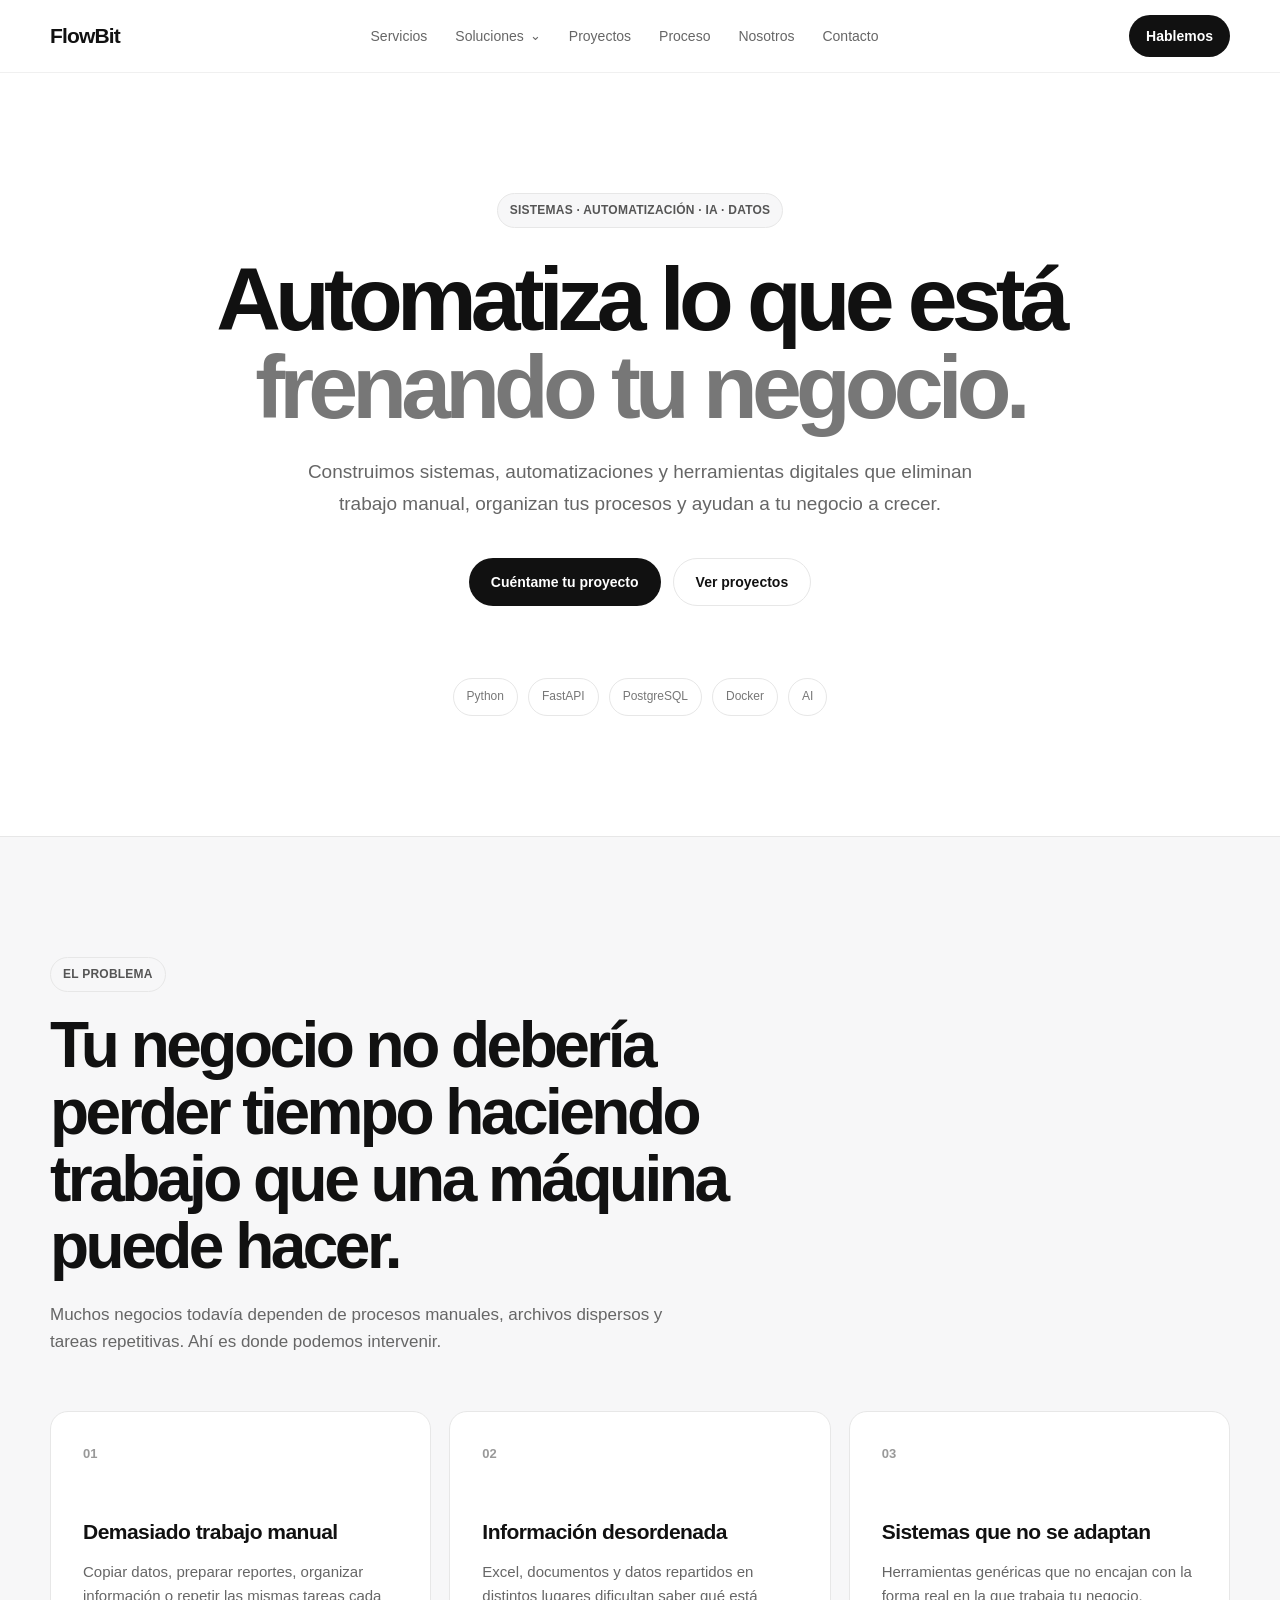
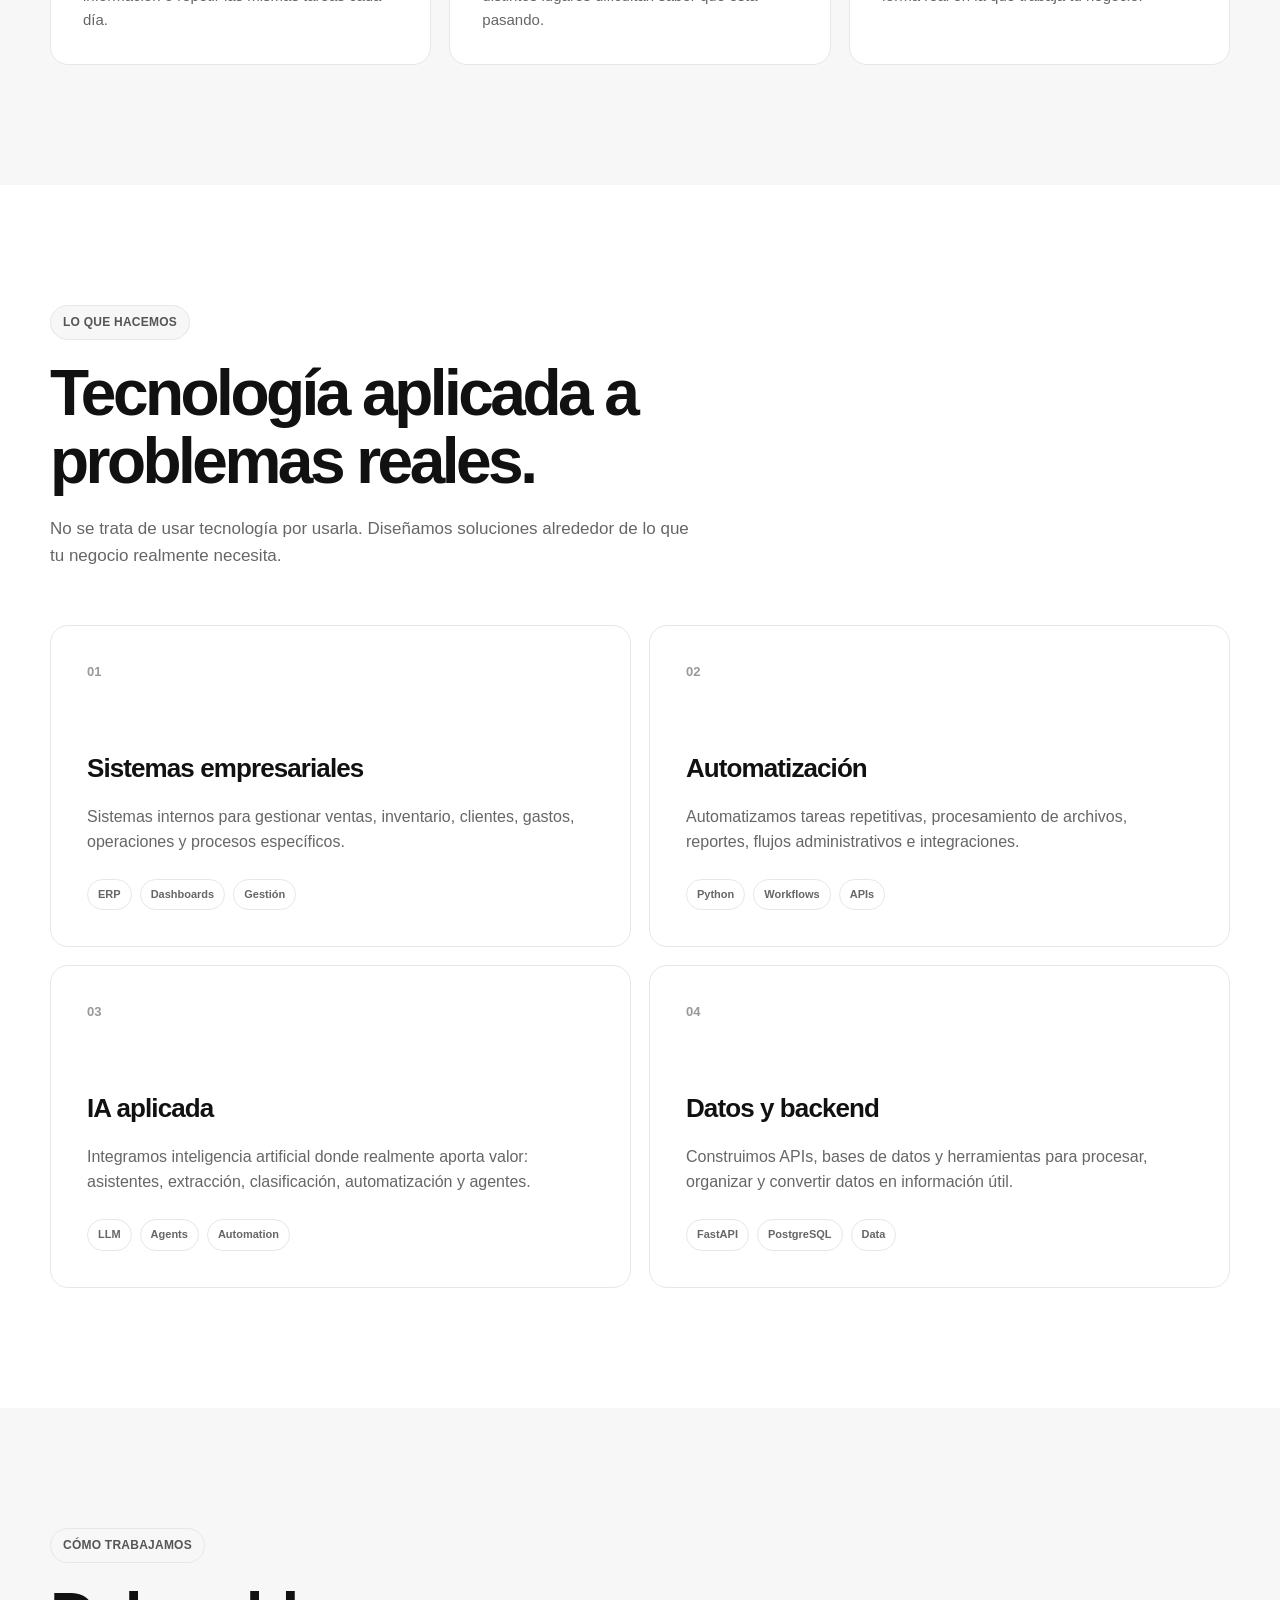
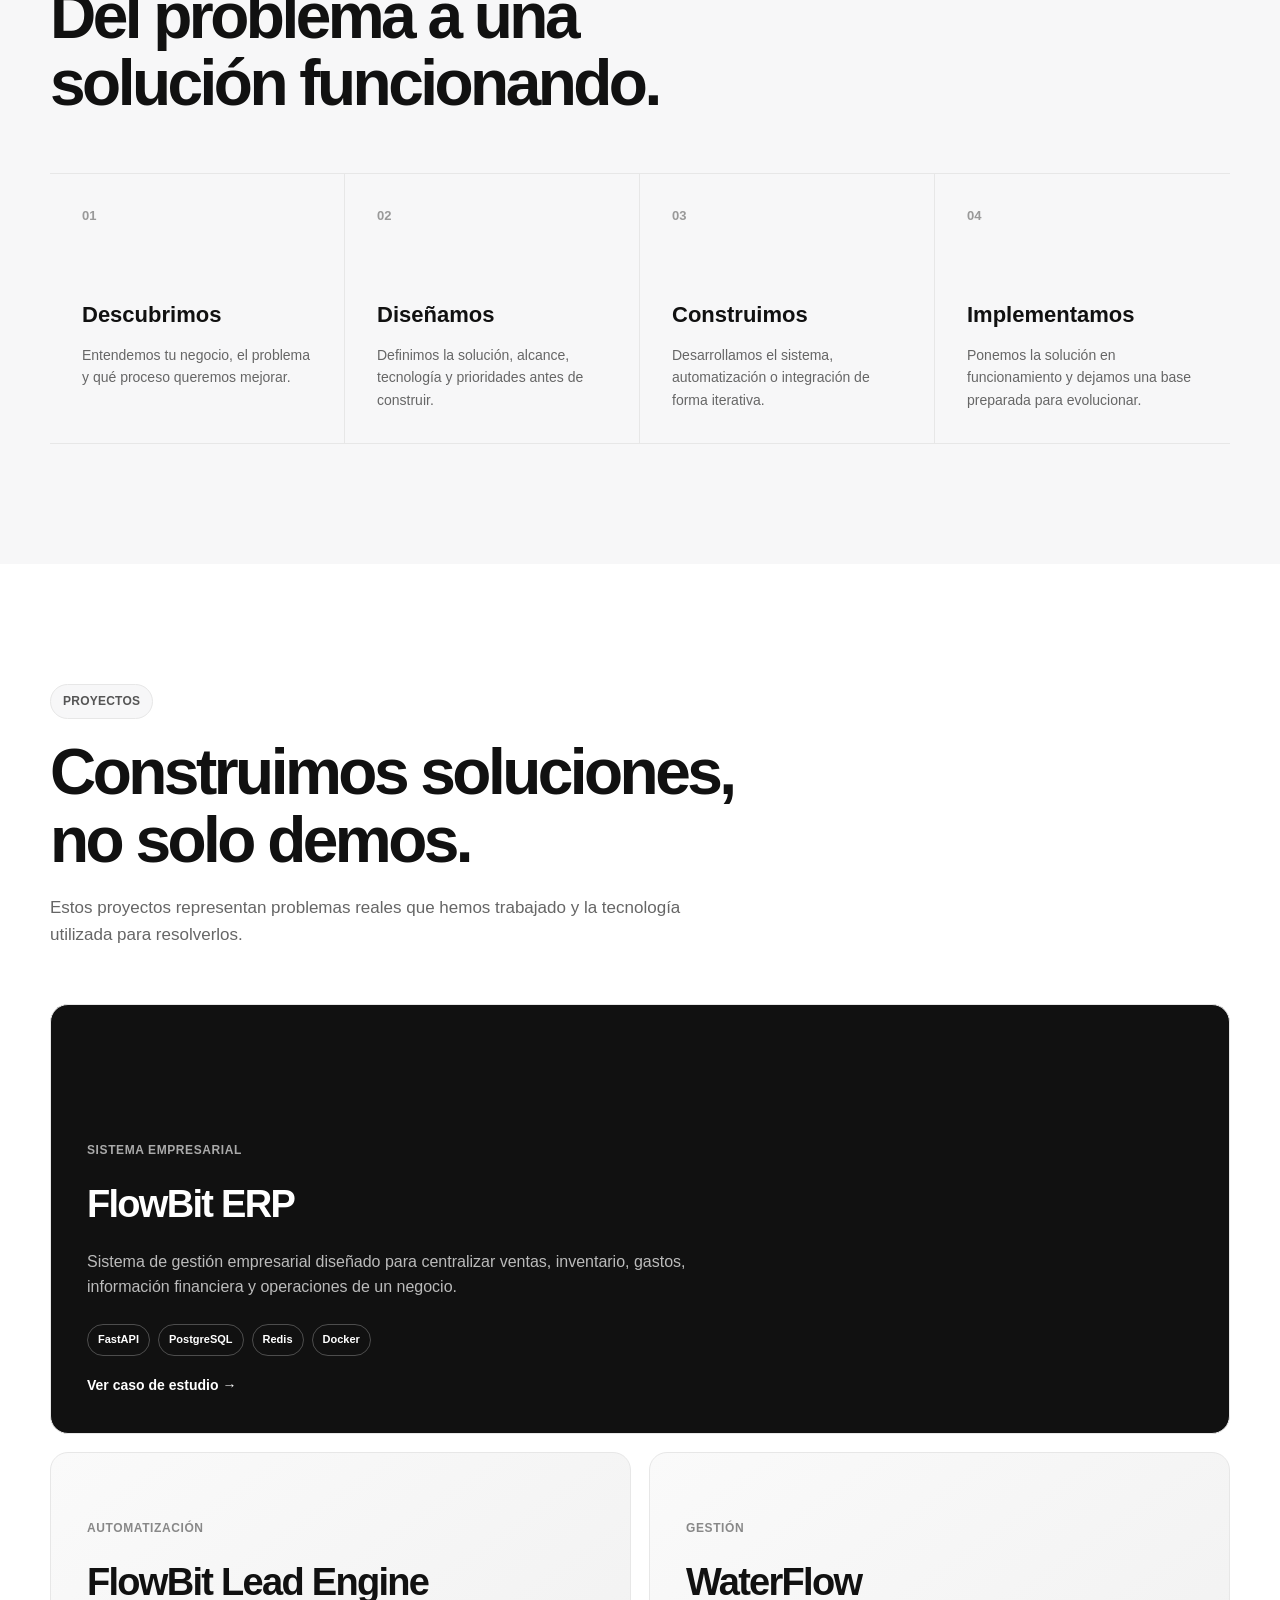
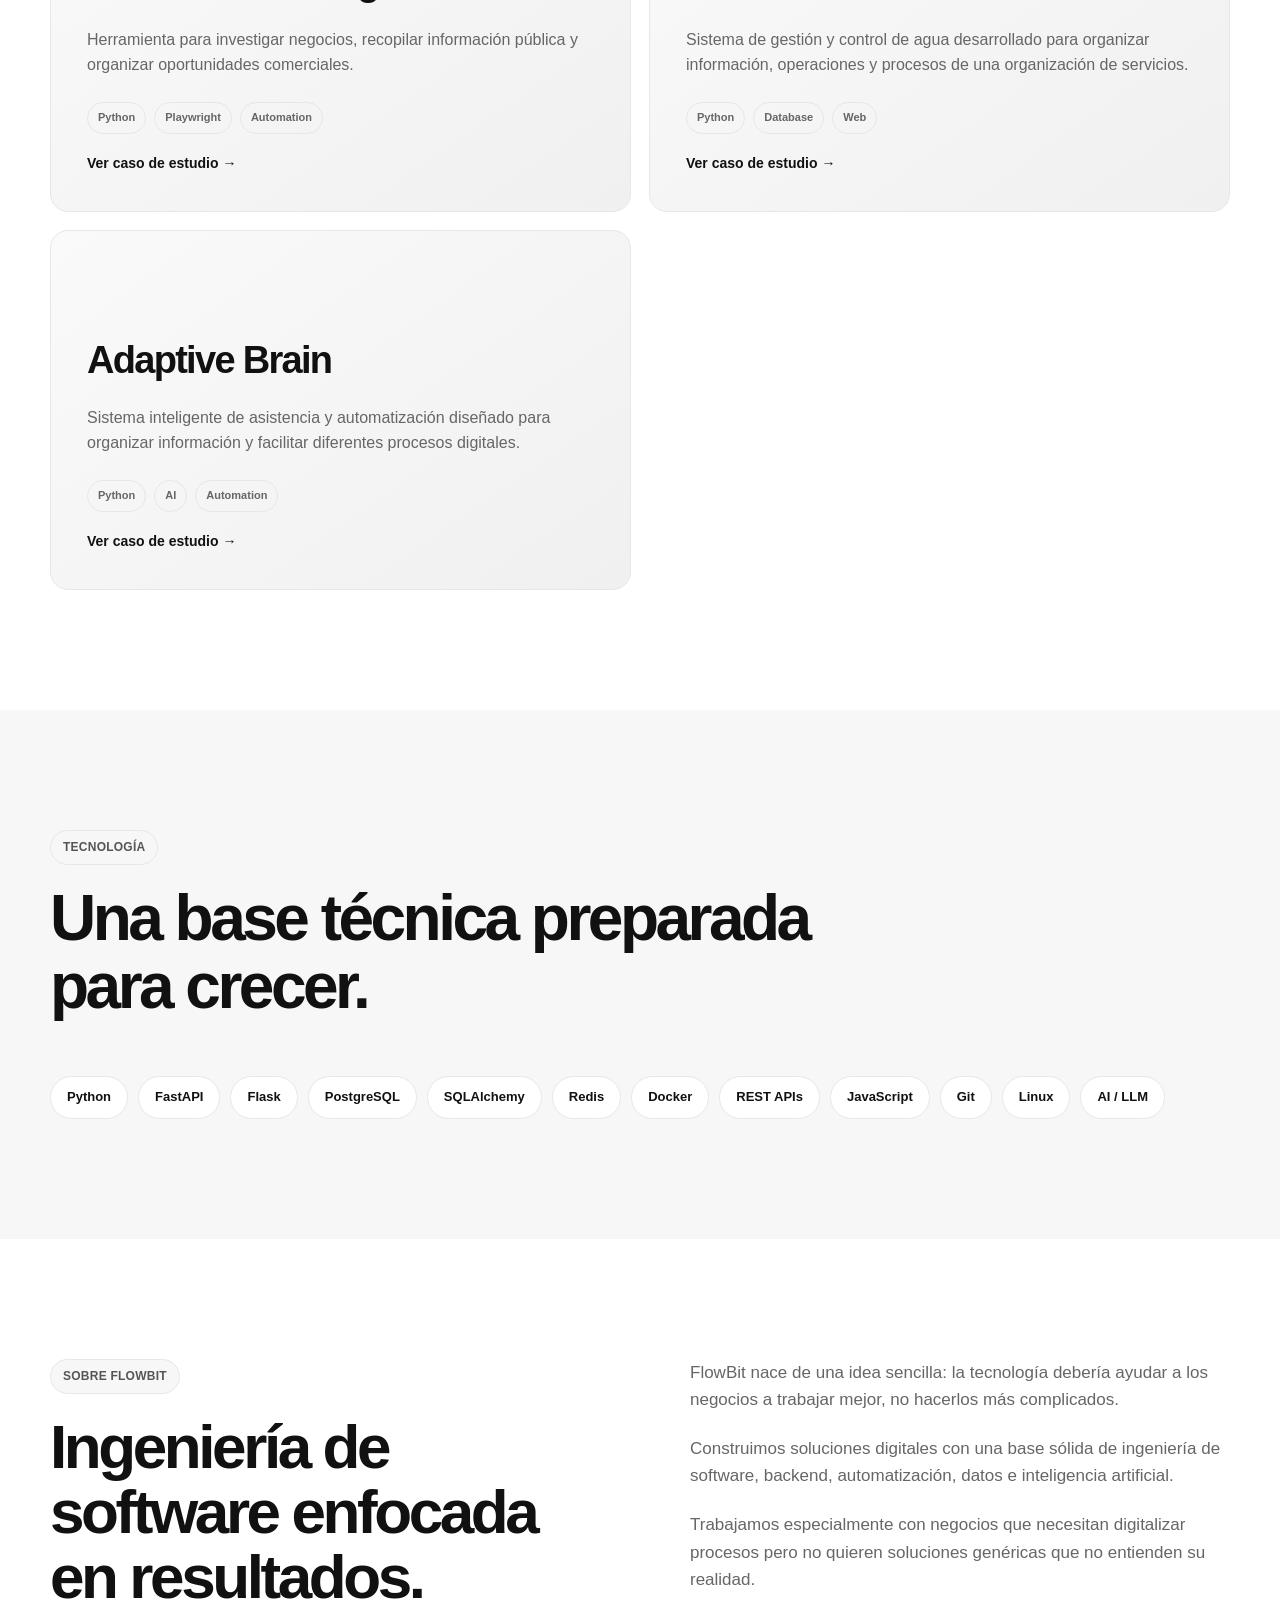
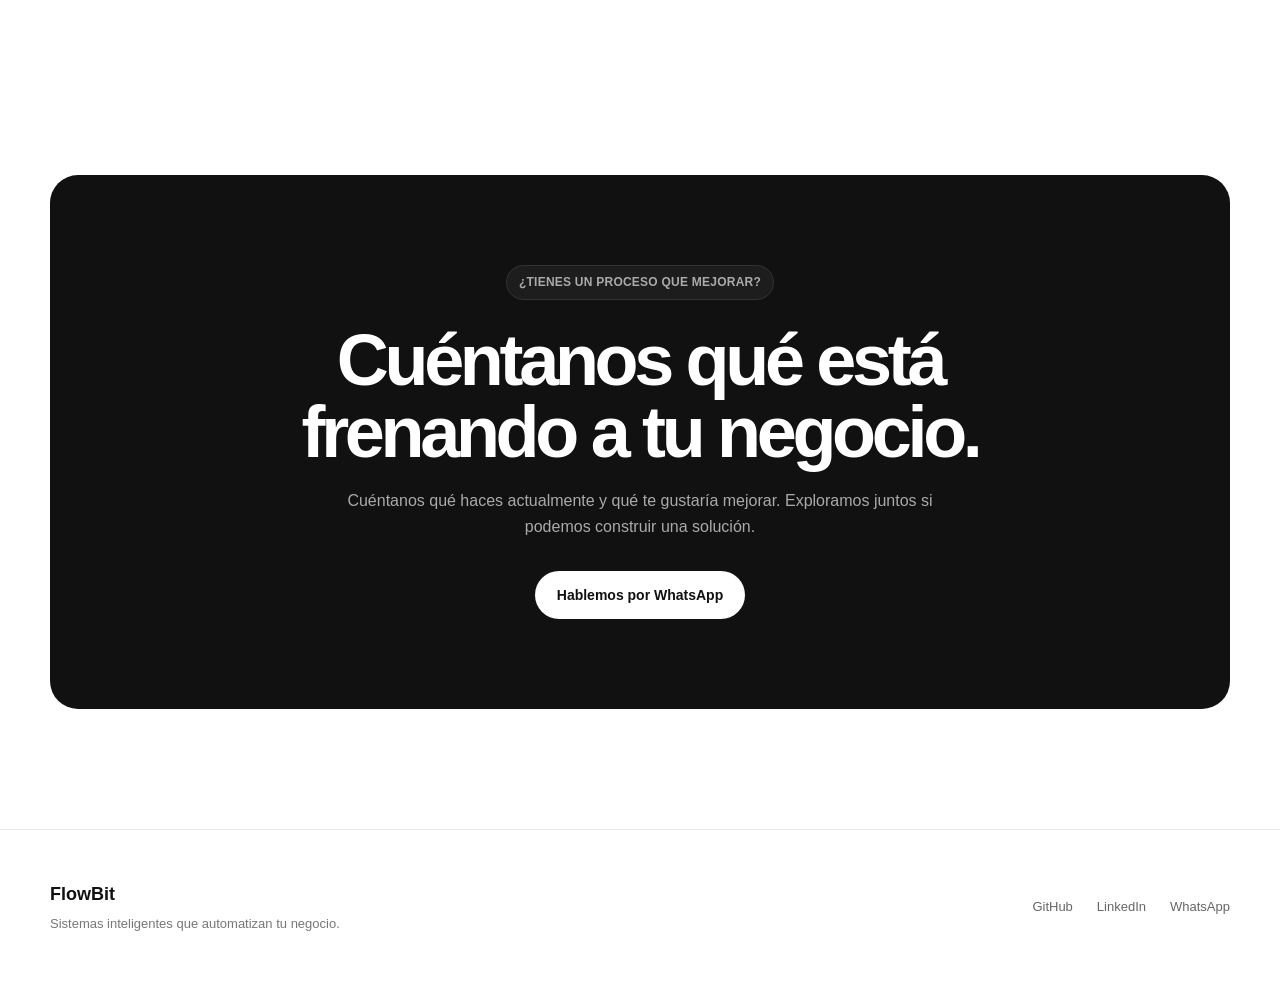
==== commit f9e9568a: "Update FlowBit website structure and service pages" ====
--- a/index.html
+++ b/index.html
@@ -38,7 +38,8 @@
 
           <a href="#projects">Proyectos</a>
           <a href="#process">Proceso</a>
-          <a href="#about">Nosotros</a>
+          <a href="nosotros/index.html">Nosotros</a>
+          <a href="contacto/index.html">Contacto</a>
         </nav>
 
         <a
--- a/css/styles.css
+++ b/css/styles.css
@@ -783,6 +783,321 @@
 }
 
 /* =========================
+   SERVICE PAGES
+========================= */
+
+.service-hero {
+  min-height: 680px;
+}
+
+.service-hero h1 {
+  max-width: 900px;
+}
+
+.service-hero .hero-description {
+  max-width: 720px;
+}
+
+/* Service cards */
+
+.cards-grid {
+  display: grid;
+  grid-template-columns: repeat(3, 1fr);
+  gap: 18px;
+  margin-top: 56px;
+}
+
+.card {
+  min-height: 240px;
+  padding: 30px;
+  border: 1px solid var(--border);
+  border-radius: var(--radius);
+  background: var(--white);
+  display: flex;
+  flex-direction: column;
+  justify-content: flex-end;
+  transition:
+    transform 0.25s ease,
+    box-shadow 0.25s ease;
+}
+
+.card:hover {
+  transform: translateY(-5px);
+  box-shadow: var(--shadow);
+}
+
+.card h3 {
+  margin-bottom: 12px;
+  font-size: 22px;
+  letter-spacing: -0.03em;
+}
+
+.card p {
+  color: var(--text-soft);
+  font-size: 15px;
+  line-height: 1.7;
+}
+
+/* Soft sections */
+
+.section-soft {
+  background: var(--bg-soft);
+}
+
+/* Service process */
+
+.process-item {
+  min-height: 280px;
+  padding: 32px;
+  border-right: 1px solid var(--border);
+}
+
+.process-item:last-child {
+  border-right: none;
+}
+
+.process-item > span {
+  display: block;
+  margin-bottom: 65px;
+  color: #999;
+  font-size: 13px;
+  font-weight: 700;
+}
+
+.process-item h3 {
+  margin-bottom: 12px;
+  font-size: 22px;
+  letter-spacing: -0.03em;
+}
+
+.process-item p {
+  color: var(--text-soft);
+  font-size: 14px;
+  line-height: 1.7;
+}
+
+/* Service pages responsive */
+
+@media (max-width: 900px) {
+  .cards-grid {
+    grid-template-columns: repeat(2, 1fr);
+  }
+
+  .process-item:nth-child(2) {
+    border-right: none;
+  }
+
+  .process-item:nth-child(-n + 2) {
+    border-bottom: 1px solid var(--border);
+  }
+}
+
+@media (max-width: 600px) {
+  .service-hero {
+    min-height: auto;
+  }
+
+  .cards-grid {
+    grid-template-columns: 1fr;
+    gap: 16px;
+  }
+
+  .card {
+    min-height: 210px;
+    padding: 26px;
+  }
+
+  .process-item {
+    min-height: auto;
+    padding: 28px;
+    border-right: none;
+    border-bottom: 1px solid var(--border);
+  }
+
+  .process-item:last-child {
+    border-bottom: none;
+  }
+}
+
+/* =========================
+   ABOUT PAGE
+========================= */
+
+.about-hero,
+.contact-hero {
+  padding: 140px 0 90px;
+}
+
+.about-hero h1,
+.contact-hero h1 {
+  max-width: 850px;
+  margin-top: 20px;
+  font-size: clamp(48px, 7vw, 82px);
+  line-height: 0.98;
+}
+
+.about-hero p,
+.contact-hero p {
+  max-width: 680px;
+  margin-top: 28px;
+  font-size: 18px;
+  line-height: 1.7;
+  color: var(--text-soft);
+}
+
+.about-section,
+.contact-section {
+  padding: 100px 0;
+}
+
+.about-section h2,
+.contact-section h2 {
+  max-width: 800px;
+  margin-top: 20px;
+  font-size: clamp(34px, 5vw, 54px);
+}
+
+.about-grid,
+.contact-grid {
+  display: grid;
+  grid-template-columns: repeat(2, 1fr);
+  gap: 20px;
+  margin-top: 50px;
+}
+
+.about-card,
+.contact-card {
+  padding: 32px;
+  border: 1px solid var(--border);
+  border-radius: var(--radius);
+  background: var(--surface);
+}
+
+.about-card h3,
+.contact-card h3 {
+  margin-bottom: 12px;
+}
+
+.about-card p,
+.contact-card p {
+  color: var(--text-soft);
+  line-height: 1.7;
+}
+
+.tech-list {
+  display: flex;
+  flex-wrap: wrap;
+  gap: 10px;
+  margin-top: 40px;
+}
+
+.tech-list span {
+  padding: 10px 16px;
+  border: 1px solid var(--border);
+  border-radius: 999px;
+  font-size: 13px;
+  font-weight: 600;
+}
+
+.about-cta,
+.contact-final {
+  padding: 120px 0;
+  text-align: center;
+  border-top: 1px solid var(--border);
+}
+
+.about-cta h2,
+.contact-final h2 {
+  max-width: 800px;
+  margin: 20px auto;
+  font-size: clamp(36px, 5vw, 58px);
+}
+
+.about-cta p,
+.contact-final p {
+  max-width: 620px;
+  margin: 0 auto 30px;
+  color: var(--text-soft);
+  line-height: 1.7;
+}
+
+.about-cta .nav-cta,
+.contact-final a {
+  display: inline-flex;
+  margin-top: 10px;
+}
+
+.contact-card > a {
+  display: inline-block;
+  margin-top: 15px;
+  font-weight: 600;
+}
+
+.contact-topics {
+  display: grid;
+  grid-template-columns: repeat(2, 1fr);
+  gap: 14px;
+  margin-top: 30px;
+}
+
+.contact-topics > div {
+  padding: 20px;
+  border: 1px solid var(--border);
+  border-radius: 12px;
+}
+
+.contact-topics h3 {
+  font-size: 16px;
+}
+
+.contact-topics p {
+  margin-top: 8px;
+  font-size: 13px;
+}
+
+/* =========================
+   ABOUT + CONTACT RESPONSIVE
+========================= */
+
+@media (max-width: 900px) {
+  .about-grid,
+  .contact-grid {
+    grid-template-columns: 1fr;
+  }
+}
+
+@media (max-width: 600px) {
+  .about-hero,
+  .contact-hero {
+    padding: 100px 0 70px;
+  }
+
+  .about-section,
+  .contact-section {
+    padding: 75px 0;
+  }
+
+  .about-grid,
+  .contact-grid {
+    gap: 16px;
+  }
+
+  .about-card,
+  .contact-card {
+    padding: 26px;
+  }
+
+  .contact-topics {
+    grid-template-columns: 1fr;
+  }
+
+  .about-cta,
+  .contact-final {
+    padding: 80px 0;
+  }
+}
+
+/* =========================
    RESPONSIVE
 ========================= */
 
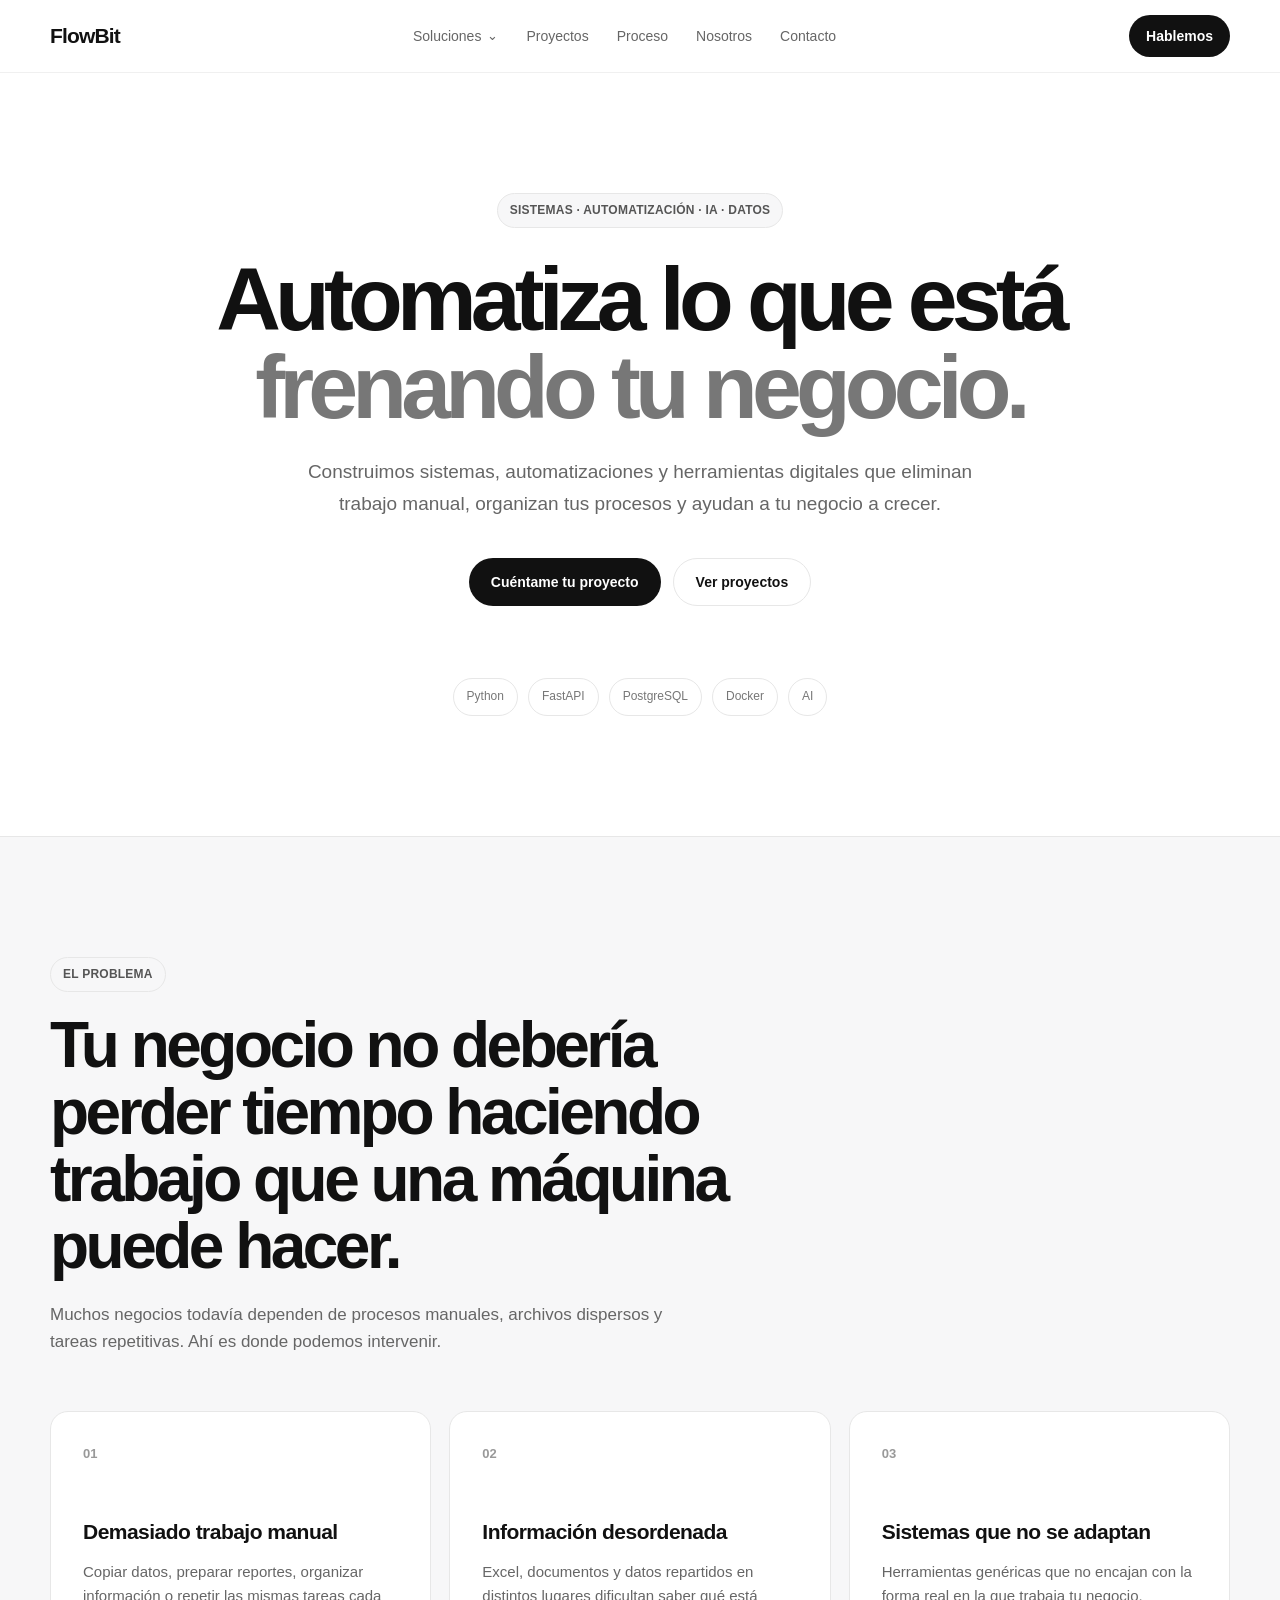
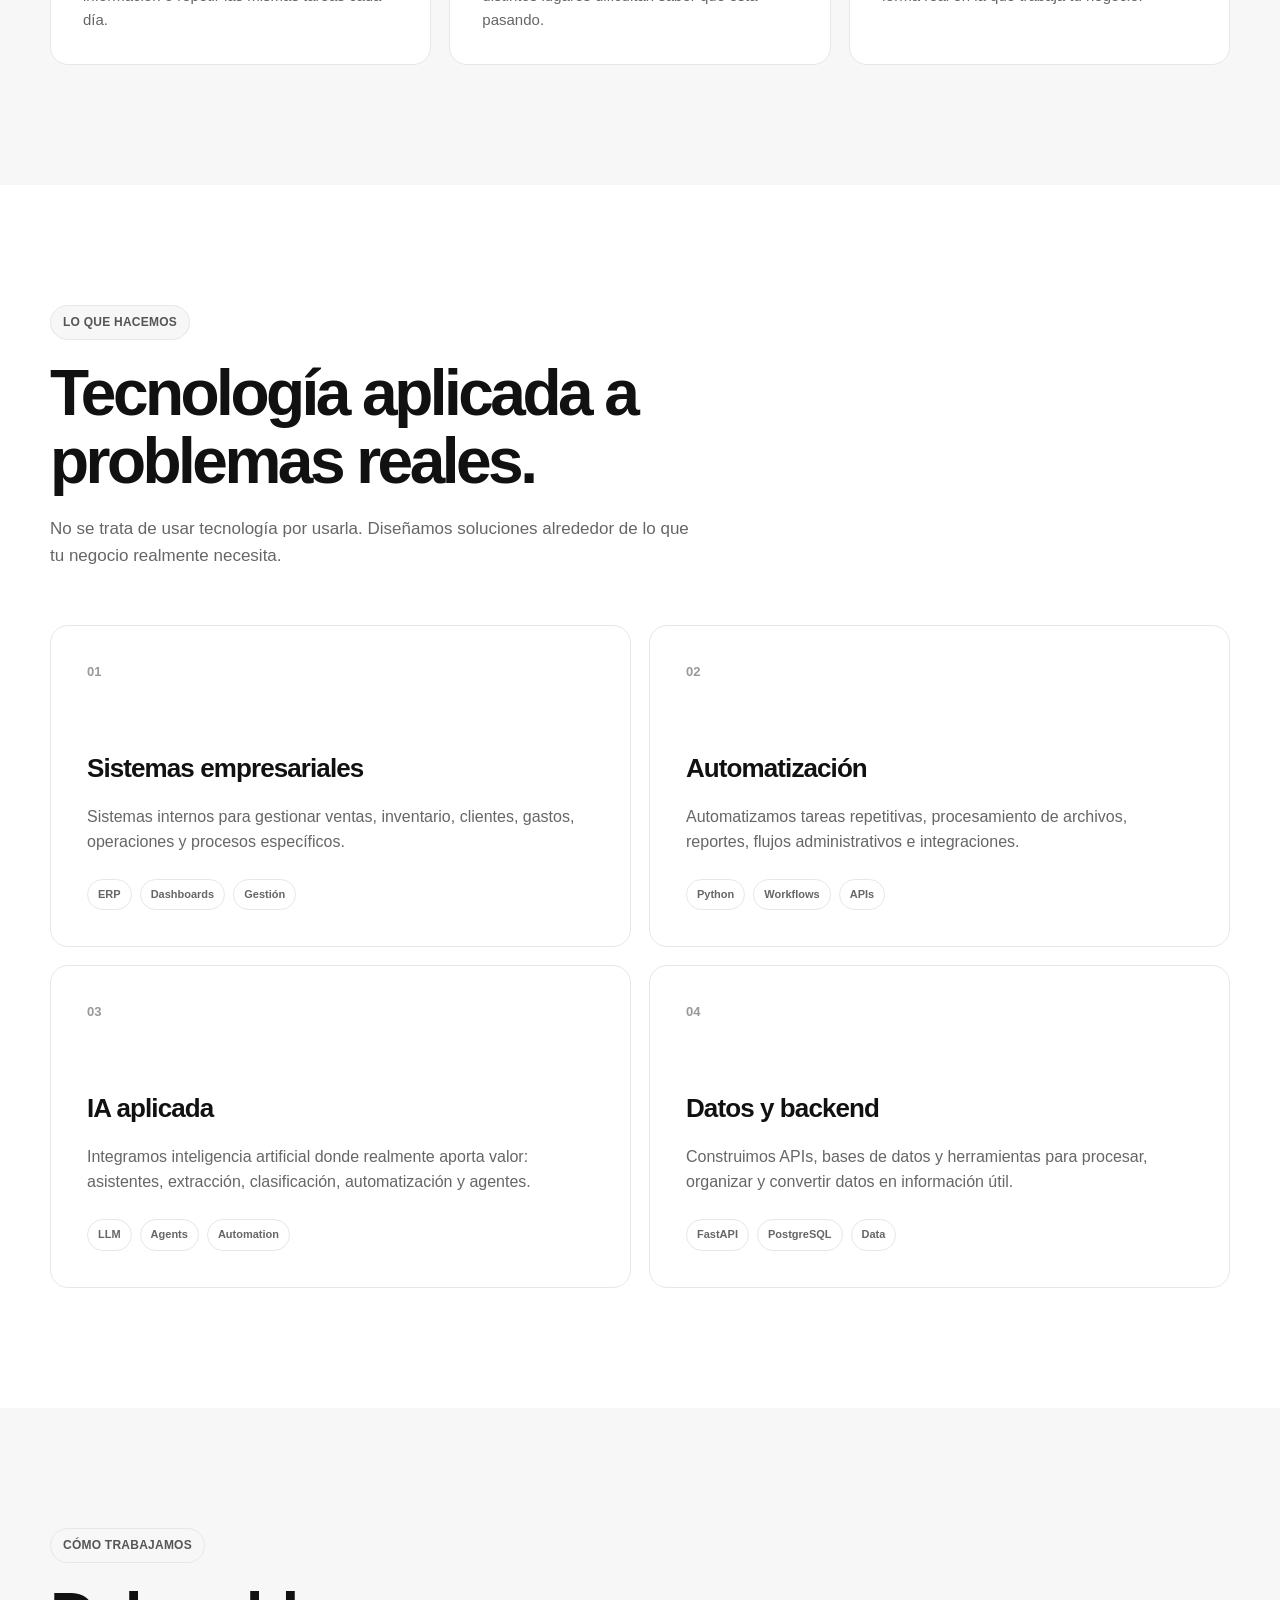
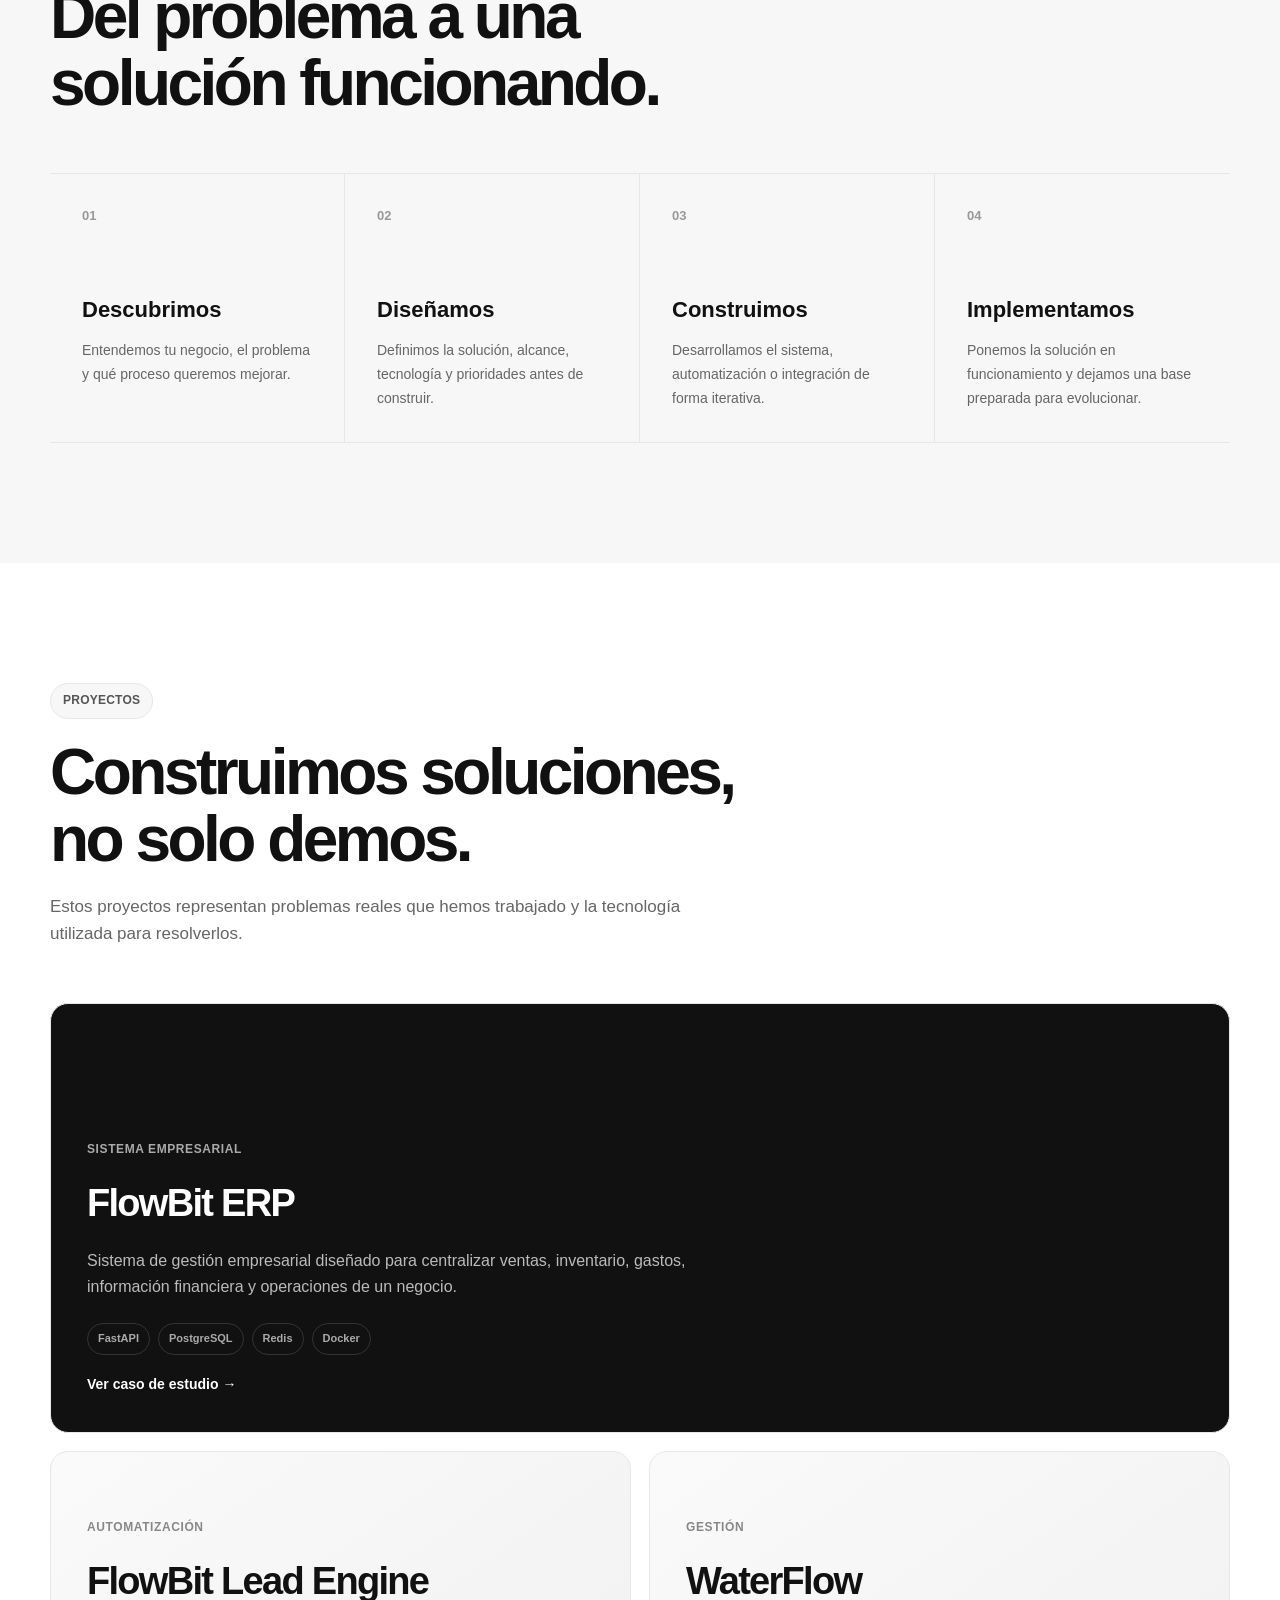
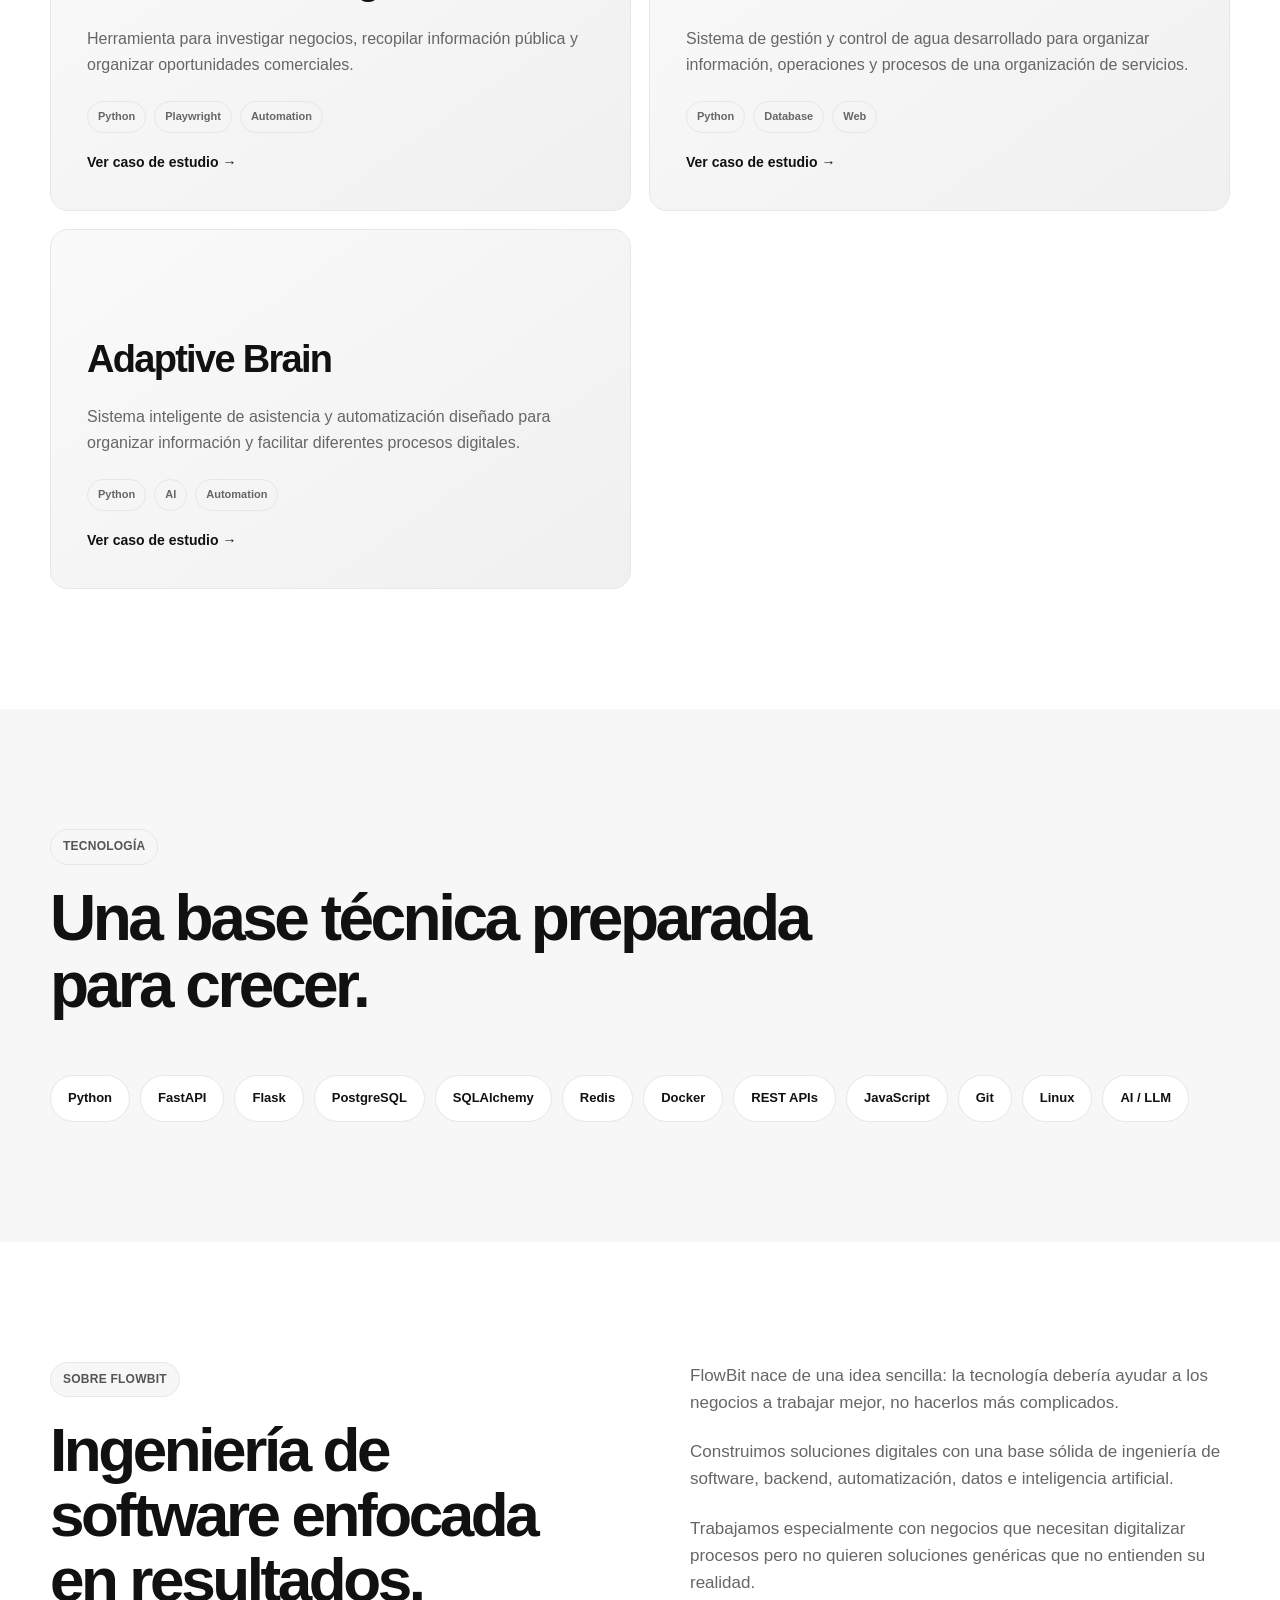
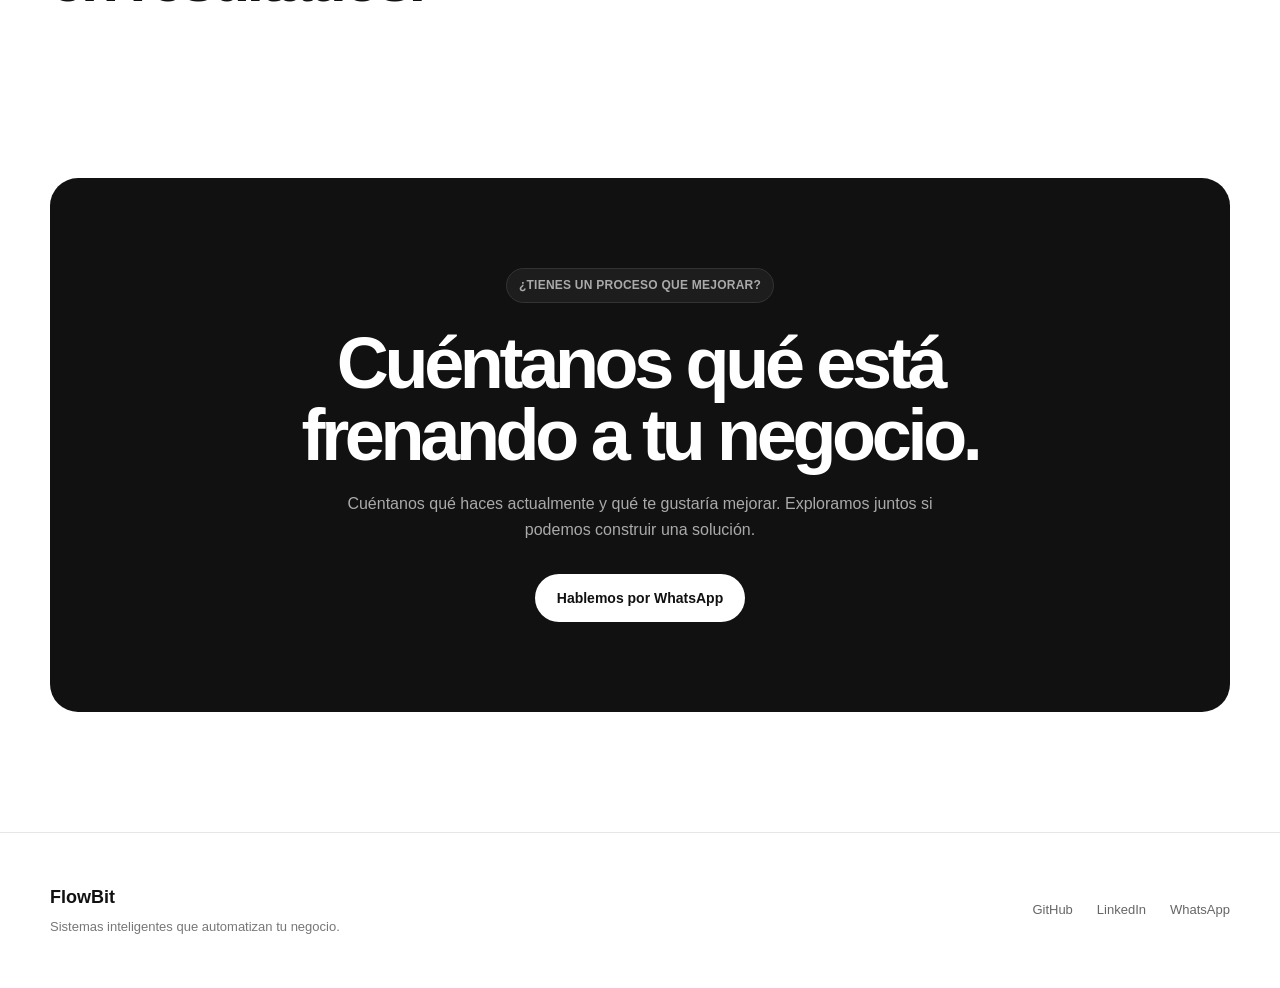
==== commit e5187a9e: "fix: responsive layout and navigation" ====
--- a/index.html
+++ b/index.html
@@ -20,8 +20,6 @@
         <a href="#" class="logo"> FlowBit </a>
 
         <nav class="nav-links">
-          <a href="#services">Servicios</a>
-
           <div class="nav-dropdown">
             <button class="nav-dropdown-toggle" type="button">
               Soluciones
@@ -41,6 +39,14 @@
           <a href="nosotros/index.html">Nosotros</a>
           <a href="contacto/index.html">Contacto</a>
         </nav>
+
+        <button
+          class="mobile-menu-toggle"
+          type="button"
+          aria-label="Abrir menú"
+        >
+          ☰
+        </button>
 
         <a
           href="https://wa.me/593998931349?text=Hola%20FlowBit,%20quiero%20hablar%20sobre%20un%20proyecto"
@@ -162,7 +168,7 @@
           </div>
 
           <div class="services-grid">
-            <article class="service-card">
+            <a href="servicios/sistemas.html" class="service-card">
               <span class="service-index">01</span>
 
               <h3>Sistemas empresariales</h3>
@@ -177,9 +183,11 @@
                 <span>Dashboards</span>
                 <span>Gestión</span>
               </div>
-            </article>
-
-            <article class="service-card">
+
+              <span class="service-arrow" aria-hidden="true">→</span>
+            </a>
+
+            <a href="servicios/automatizacion.html" class="service-card">
               <span class="service-index">02</span>
 
               <h3>Automatización</h3>
@@ -194,9 +202,11 @@
                 <span>Workflows</span>
                 <span>APIs</span>
               </div>
-            </article>
-
-            <article class="service-card">
+
+              <span class="service-arrow" aria-hidden="true">→</span>
+            </a>
+
+            <a href="servicios/ia.html" class="service-card">
               <span class="service-index">03</span>
 
               <h3>IA aplicada</h3>
@@ -211,9 +221,11 @@
                 <span>Agents</span>
                 <span>Automation</span>
               </div>
-            </article>
-
-            <article class="service-card">
+
+              <span class="service-arrow" aria-hidden="true">→</span>
+            </a>
+
+            <a href="servicios/datos-backend.html" class="service-card">
               <span class="service-index">04</span>
 
               <h3>Datos y backend</h3>
@@ -228,7 +240,9 @@
                 <span>PostgreSQL</span>
                 <span>Data</span>
               </div>
-            </article>
+
+              <span class="service-arrow" aria-hidden="true">→</span>
+            </a>
           </div>
         </div>
       </section>
@@ -520,6 +534,6 @@
       </div>
     </footer>
 
-    <script src="js/main.js"></script>
+    <script type="module" src="js/main.js"></script>
   </body>
 </html>
--- a/css/styles.css
+++ b/css/styles.css
@@ -11,9 +11,12 @@
   --container: 1180px;
   --radius: 18px;
   --radius-small: 12px;
-
   --shadow: 0 20px 60px rgba(0, 0, 0, 0.08);
 }
+
+/* =========================
+   RESET / BASE
+========================= */
 
 * {
   margin: 0;
@@ -32,6 +35,7 @@
   background: var(--bg);
   color: var(--text);
   line-height: 1.6;
+
   -webkit-font-smoothing: antialiased;
 }
 
@@ -40,9 +44,15 @@
   text-decoration: none;
 }
 
+button,
+input,
+textarea,
+select {
+  font: inherit;
+}
+
 .container {
   width: min(calc(100% - 48px), var(--container));
-
   margin: 0 auto;
 }
 
@@ -67,6 +77,7 @@
   display: flex;
   align-items: center;
   justify-content: space-between;
+
   gap: 32px;
 }
 
@@ -76,6 +87,17 @@
   letter-spacing: -0.04em;
 }
 
+.mobile-menu-toggle {
+  display: none;
+  border: 0;
+  background: transparent;
+  color: var(--text);
+  font-size: 28px;
+  line-height: 1;
+  padding: 6px;
+  cursor: pointer;
+}
+
 .nav-links {
   display: flex;
   align-items: center;
@@ -88,6 +110,7 @@
 .nav-links a,
 .nav-dropdown-toggle {
   color: var(--text-soft);
+
   transition:
     color 0.2s ease,
     opacity 0.2s ease;
@@ -98,7 +121,9 @@
   color: var(--text);
 }
 
-/* Dropdown */
+/* =========================
+   NAVBAR DROPDOWN
+========================= */
 
 .nav-dropdown {
   position: relative;
@@ -110,6 +135,7 @@
   gap: 6px;
 
   padding: 0;
+
   border: 0;
   background: transparent;
 
@@ -119,19 +145,22 @@
 
 .nav-dropdown-toggle span {
   font-size: 13px;
+
   transition: transform 0.2s ease;
 }
 
 .nav-dropdown-menu {
   position: absolute;
-  top: 100%;
+  top: calc(100% + 4px);
   left: 50%;
+
   transform: translateX(-50%) translateY(-6px);
 
   min-width: 220px;
   padding: 8px;
 
-  background: var(--surface);
+  background: var(--white);
+
   border: 1px solid var(--border);
   border-radius: 14px;
 
@@ -149,6 +178,7 @@
 
 .nav-dropdown-menu a {
   display: block;
+
   padding: 10px 12px;
 
   border-radius: 9px;
@@ -158,26 +188,30 @@
 }
 
 .nav-dropdown-menu a:hover {
-  background: var(--surface-soft);
-}
-
-/* Desktop: mostrar al pasar el mouse */
+  background: var(--bg-soft);
+}
+
+/* Desktop hover */
 
 .nav-dropdown:hover .nav-dropdown-menu {
   opacity: 1;
   visibility: visible;
   pointer-events: auto;
+
   transform: translateX(-50%) translateY(0);
 }
 
 .nav-dropdown:hover .nav-dropdown-toggle span {
   transform: rotate(180deg);
 }
+
+/* JavaScript click */
 
 .nav-dropdown.is-open .nav-dropdown-menu {
   opacity: 1;
   visibility: visible;
   pointer-events: auto;
+
   transform: translateX(-50%) translateY(0);
 }
 
@@ -185,7 +219,15 @@
   transform: rotate(180deg);
 }
 
+/* =========================
+   NAV CTA
+========================= */
+
 .nav-cta {
+  display: inline-flex;
+  align-items: center;
+  justify-content: center;
+
   padding: 10px 17px;
 
   border-radius: 999px;
@@ -207,77 +249,8 @@
 }
 
 /* =========================
-   HERO
-========================= */
-
-.hero {
-  min-height: 720px;
-
-  display: flex;
-  align-items: center;
-
-  border-bottom: 1px solid var(--border);
-}
-
-.hero-content {
-  padding: 120px 0;
-  text-align: center;
-}
-
-.eyebrow {
-  display: inline-flex;
-  align-items: center;
-
-  padding: 7px 12px;
-
-  border: 1px solid var(--border);
-  border-radius: 999px;
-
-  background: var(--bg-soft);
-
-  font-size: 12px;
-  font-weight: 600;
-  letter-spacing: 0.02em;
-  text-transform: uppercase;
-
-  color: #555;
-}
-
-.hero h1 {
-  max-width: 950px;
-
-  margin: 28px auto 24px;
-
-  font-size: clamp(52px, 7vw, 92px);
-  line-height: 0.98;
-  letter-spacing: -0.065em;
-  font-weight: 800;
-}
-
-.hero h1 span {
-  display: block;
-  color: #777;
-}
-
-.hero-description {
-  max-width: 680px;
-
-  margin: 0 auto;
-
-  color: var(--text-soft);
-
-  font-size: 19px;
-  line-height: 1.7;
-}
-
-.hero-actions {
-  margin-top: 38px;
-
-  display: flex;
-  justify-content: center;
-  align-items: center;
-  gap: 12px;
-}
+   BUTTONS
+========================= */
 
 .btn-primary,
 .btn-secondary {
@@ -318,12 +291,91 @@
   transform: translateY(-2px);
 }
 
-.hero-proof {
-  margin-top: 72px;
+/* =========================
+   HERO
+========================= */
+
+.hero {
+  min-height: 720px;
+
+  display: flex;
+  align-items: center;
+
+  border-bottom: 1px solid var(--border);
+}
+
+.hero-content {
+  padding: 120px 0;
+
+  text-align: center;
+}
+
+.eyebrow {
+  display: inline-flex;
+  align-items: center;
+
+  padding: 7px 12px;
+
+  border: 1px solid var(--border);
+  border-radius: 999px;
+
+  background: var(--bg-soft);
+
+  font-size: 12px;
+  font-weight: 600;
+  letter-spacing: 0.02em;
+
+  text-transform: uppercase;
+
+  color: #555;
+}
+
+.hero h1 {
+  max-width: 950px;
+
+  margin: 28px auto 24px;
+
+  font-size: clamp(52px, 7vw, 92px);
+  line-height: 0.98;
+
+  letter-spacing: -0.065em;
+
+  font-weight: 800;
+}
+
+.hero h1 span {
+  display: block;
+  color: #777;
+}
+
+.hero-description {
+  max-width: 680px;
+
+  margin: 0 auto;
+
+  color: var(--text-soft);
+
+  font-size: 19px;
+  line-height: 1.7;
+}
+
+.hero-actions {
+  margin-top: 38px;
 
   display: flex;
   justify-content: center;
   align-items: center;
+
+  gap: 12px;
+}
+
+.hero-proof {
+  margin-top: 72px;
+
+  display: flex;
+  justify-content: center;
+  align-items: center;
+
   flex-wrap: wrap;
   gap: 10px;
 }
@@ -339,11 +391,15 @@
 }
 
 /* =========================
-   SECTIONS
+   GENERAL SECTIONS
 ========================= */
 
 .section {
   padding: 120px 0;
+}
+
+.section-soft {
+  background: var(--bg-soft);
 }
 
 .section-heading {
@@ -358,15 +414,19 @@
 .section-heading h2 {
   font-size: clamp(38px, 5vw, 64px);
   line-height: 1.05;
+
   letter-spacing: -0.055em;
+
   font-weight: 800;
 }
 
 .section-heading p {
   max-width: 650px;
+
   margin-top: 20px;
 
   color: var(--text-soft);
+
   font-size: 17px;
 }
 
@@ -381,6 +441,7 @@
 .problem-grid {
   display: grid;
   grid-template-columns: repeat(3, 1fr);
+
   gap: 18px;
 }
 
@@ -399,6 +460,7 @@
   margin-bottom: 50px;
 
   color: #999;
+
   font-size: 13px;
   font-weight: 700;
 }
@@ -407,6 +469,7 @@
   margin-bottom: 12px;
 
   font-size: 21px;
+
   letter-spacing: -0.025em;
 }
 
@@ -422,16 +485,23 @@
 .services-grid {
   display: grid;
   grid-template-columns: repeat(2, 1fr);
+
   gap: 18px;
 }
 
 .service-card {
+  position: relative;
+
   min-height: 300px;
 
   padding: 36px;
 
   border: 1px solid var(--border);
+
   border-radius: var(--radius);
+
+  color: inherit;
+  text-decoration: none;
 
   transition:
     transform 0.25s ease,
@@ -440,7 +510,31 @@
 
 .service-card:hover {
   transform: translateY(-5px);
+
   box-shadow: var(--shadow);
+}
+
+.service-arrow {
+  position: absolute;
+
+  right: 28px;
+  bottom: 26px;
+
+  font-size: 20px;
+
+  opacity: 0;
+
+  transform: translateX(-6px);
+
+  transition:
+    opacity 0.2s ease,
+    transform 0.2s ease;
+}
+
+.service-card:hover .service-arrow {
+  opacity: 1;
+
+  transform: translateX(0);
 }
 
 .service-index {
@@ -458,12 +552,12 @@
   margin-bottom: 14px;
 
   font-size: 26px;
+
   letter-spacing: -0.035em;
 }
 
 .service-card p {
   max-width: 500px;
-
   color: var(--text-soft);
 }
 
@@ -471,6 +565,7 @@
 .project-tags {
   display: flex;
   flex-wrap: wrap;
+
   gap: 8px;
 
   margin-top: 24px;
@@ -500,26 +595,30 @@
 .process-grid {
   display: grid;
   grid-template-columns: repeat(4, 1fr);
+
   gap: 0;
 
   border-top: 1px solid var(--border);
   border-bottom: 1px solid var(--border);
 }
 
-.process-step {
+.process-step,
+.process-item {
   padding: 32px;
 
   border-right: 1px solid var(--border);
 }
 
-.process-step:last-child {
+.process-step:last-child,
+.process-item:last-child {
   border-right: none;
 }
 
-.process-step > span {
+.process-step > span,
+.process-item > span {
   display: block;
 
-  margin-bottom: 70px;
+  margin-bottom: 65px;
 
   color: #999;
 
@@ -527,15 +626,23 @@
   font-weight: 700;
 }
 
-.process-step h3 {
+.process-step h3,
+.process-item h3 {
   margin-bottom: 12px;
 
   font-size: 22px;
 }
 
-.process-step p {
+.process-item h3 {
+  letter-spacing: -0.03em;
+}
+
+.process-step p,
+.process-item p {
   color: var(--text-soft);
+
   font-size: 14px;
+  line-height: 1.7;
 }
 
 /* =========================
@@ -545,6 +652,7 @@
 .projects-grid {
   display: grid;
   grid-template-columns: repeat(2, 1fr);
+
   gap: 18px;
 }
 
@@ -564,19 +672,67 @@
 
 .project-card.featured {
   grid-column: span 2;
+
   min-height: 430px;
 
   background: #111;
   color: #fff;
 }
 
+.project-content {
+  max-width: 700px;
+}
+
+.project-label {
+  display: block;
+
+  margin-bottom: 14px;
+
+  color: #888;
+
+  font-size: 12px;
+  font-weight: 700;
+
+  text-transform: uppercase;
+  letter-spacing: 0.05em;
+}
+
+.featured .project-label {
+  color: #aaa;
+}
+
+.project-card h3 {
+  margin-bottom: 14px;
+
+  font-size: 38px;
+
+  letter-spacing: -0.045em;
+}
+
+.project-card p {
+  max-width: 650px;
+  color: #666;
+}
+
+.featured p {
+  color: #bbb;
+}
+
+.featured .project-tags span {
+  border-color: #333;
+  color: #aaa;
+}
+
 .project-link {
   display: inline-block;
+
   margin-top: 18px;
+
   font-size: 14px;
   font-weight: 600;
+
   color: inherit;
-  text-decoration: none;
+
   transition:
     transform 0.2s ease,
     opacity 0.2s ease;
@@ -587,54 +743,6 @@
   opacity: 0.7;
 }
 
-.project-card.featured .project-tags span {
-  color: #fff;
-  border-color: rgba(255, 255, 255, 0.25);
-}
-
-.project-content {
-  max-width: 700px;
-}
-
-.project-label {
-  display: block;
-
-  margin-bottom: 14px;
-
-  color: #888;
-
-  font-size: 12px;
-  font-weight: 700;
-  text-transform: uppercase;
-  letter-spacing: 0.05em;
-}
-
-.featured .project-label {
-  color: #aaa;
-}
-
-.project-card h3 {
-  margin-bottom: 14px;
-
-  font-size: 38px;
-  letter-spacing: -0.045em;
-}
-
-.project-card p {
-  max-width: 650px;
-
-  color: #666;
-}
-
-.featured p {
-  color: #bbb;
-}
-
-.featured .project-tags span {
-  border-color: #333;
-  color: #aaa;
-}
-
 /* =========================
    TECHNOLOGY
 ========================= */
@@ -646,6 +754,7 @@
 .tech-list {
   display: flex;
   flex-wrap: wrap;
+
   gap: 10px;
 }
 
@@ -662,13 +771,15 @@
 }
 
 /* =========================
-   ABOUT
+   ABOUT SECTION — HOME
 ========================= */
 
 .about-content {
   display: grid;
   grid-template-columns: 1fr 1fr;
+
   gap: 100px;
+
   align-items: start;
 }
 
@@ -677,6 +788,7 @@
 
   font-size: clamp(38px, 5vw, 62px);
   line-height: 1.05;
+
   letter-spacing: -0.055em;
 }
 
@@ -684,110 +796,18 @@
   margin-bottom: 22px;
 
   color: var(--text-soft);
+
   font-size: 17px;
 }
 
 /* =========================
-   FINAL CTA
-========================= */
-
-.final-cta {
-  padding-top: 40px;
-}
-
-.cta-box {
-  padding: 90px 40px;
-
-  border-radius: 28px;
-
-  background: #111;
-  color: #fff;
-
-  text-align: center;
-}
-
-.cta-box .eyebrow {
-  border-color: #333;
-  background: #1d1d1d;
-  color: #aaa;
-}
-
-.cta-box h2 {
-  max-width: 800px;
-
-  margin: 24px auto 20px;
-
-  font-size: clamp(40px, 6vw, 72px);
-  line-height: 1;
-  letter-spacing: -0.06em;
-}
-
-.cta-box p {
-  max-width: 600px;
-
-  margin: 0 auto;
-
-  color: #aaa;
-}
-
-.cta-box .btn-primary {
-  margin-top: 32px;
-
-  background: #fff;
-  color: #111;
-}
-
-.cta-box .btn-primary:hover {
-  background: #eee;
-}
-
-/* =========================
-   FOOTER
-========================= */
-
-.footer {
-  padding: 50px 0;
-
-  border-top: 1px solid var(--border);
-}
-
-.footer-content {
+   SERVICE PAGES
+========================= */
+
+.service-hero {
+  min-height: 680px;
   display: flex;
   align-items: center;
-  justify-content: space-between;
-  gap: 30px;
-}
-
-.footer strong {
-  font-size: 18px;
-}
-
-.footer p {
-  margin-top: 5px;
-
-  color: #777;
-  font-size: 13px;
-}
-
-.footer-links {
-  display: flex;
-  gap: 24px;
-
-  color: #666;
-
-  font-size: 13px;
-}
-
-.footer-links a:hover {
-  color: #111;
-}
-
-/* =========================
-   SERVICE PAGES
-========================= */
-
-.service-hero {
-  min-height: 680px;
 }
 
 .service-hero h1 {
@@ -803,19 +823,26 @@
 .cards-grid {
   display: grid;
   grid-template-columns: repeat(3, 1fr);
+
   gap: 18px;
+
   margin-top: 56px;
 }
 
 .card {
   min-height: 240px;
+
   padding: 30px;
+
   border: 1px solid var(--border);
   border-radius: var(--radius);
+
   background: var(--white);
+
   display: flex;
   flex-direction: column;
   justify-content: flex-end;
+
   transition:
     transform 0.25s ease,
     box-shadow 0.25s ease;
@@ -828,99 +855,21 @@
 
 .card h3 {
   margin-bottom: 12px;
+
   font-size: 22px;
+
   letter-spacing: -0.03em;
 }
 
 .card p {
   color: var(--text-soft);
+
   font-size: 15px;
   line-height: 1.7;
 }
 
-/* Soft sections */
-
-.section-soft {
-  background: var(--bg-soft);
-}
-
-/* Service process */
-
-.process-item {
-  min-height: 280px;
-  padding: 32px;
-  border-right: 1px solid var(--border);
-}
-
-.process-item:last-child {
-  border-right: none;
-}
-
-.process-item > span {
-  display: block;
-  margin-bottom: 65px;
-  color: #999;
-  font-size: 13px;
-  font-weight: 700;
-}
-
-.process-item h3 {
-  margin-bottom: 12px;
-  font-size: 22px;
-  letter-spacing: -0.03em;
-}
-
-.process-item p {
-  color: var(--text-soft);
-  font-size: 14px;
-  line-height: 1.7;
-}
-
-/* Service pages responsive */
-
-@media (max-width: 900px) {
-  .cards-grid {
-    grid-template-columns: repeat(2, 1fr);
-  }
-
-  .process-item:nth-child(2) {
-    border-right: none;
-  }
-
-  .process-item:nth-child(-n + 2) {
-    border-bottom: 1px solid var(--border);
-  }
-}
-
-@media (max-width: 600px) {
-  .service-hero {
-    min-height: auto;
-  }
-
-  .cards-grid {
-    grid-template-columns: 1fr;
-    gap: 16px;
-  }
-
-  .card {
-    min-height: 210px;
-    padding: 26px;
-  }
-
-  .process-item {
-    min-height: auto;
-    padding: 28px;
-    border-right: none;
-    border-bottom: 1px solid var(--border);
-  }
-
-  .process-item:last-child {
-    border-bottom: none;
-  }
-}
-
-/* =========================
-   ABOUT PAGE
+/* =========================
+   ABOUT / CONTACT PAGES
 ========================= */
 
 .about-hero,
@@ -931,17 +880,25 @@
 .about-hero h1,
 .contact-hero h1 {
   max-width: 850px;
+
   margin-top: 20px;
+
   font-size: clamp(48px, 7vw, 82px);
   line-height: 0.98;
+
+  letter-spacing: -0.055em;
+  font-weight: 800;
 }
 
 .about-hero p,
 .contact-hero p {
   max-width: 680px;
+
   margin-top: 28px;
+
   font-size: 18px;
   line-height: 1.7;
+
   color: var(--text-soft);
 }
 
@@ -953,152 +910,295 @@
 .about-section h2,
 .contact-section h2 {
   max-width: 800px;
+
   margin-top: 20px;
+
   font-size: clamp(34px, 5vw, 54px);
+
+  line-height: 1.05;
+  letter-spacing: -0.05em;
 }
 
 .about-grid,
 .contact-grid {
   display: grid;
   grid-template-columns: repeat(2, 1fr);
+
   gap: 20px;
+
   margin-top: 50px;
 }
 
 .about-card,
 .contact-card {
   padding: 32px;
+
   border: 1px solid var(--border);
   border-radius: var(--radius);
-  background: var(--surface);
+
+  background: var(--white);
 }
 
 .about-card h3,
 .contact-card h3 {
   margin-bottom: 12px;
+
+  font-size: 21px;
+  letter-spacing: -0.025em;
 }
 
 .about-card p,
 .contact-card p {
   color: var(--text-soft);
+
   line-height: 1.7;
 }
 
-.tech-list {
-  display: flex;
-  flex-wrap: wrap;
-  gap: 10px;
-  margin-top: 40px;
-}
-
-.tech-list span {
-  padding: 10px 16px;
+.contact-card > a {
+  display: inline-block;
+
+  margin-top: 15px;
+
+  font-weight: 600;
+}
+
+.contact-topics {
+  display: grid;
+  grid-template-columns: repeat(2, 1fr);
+
+  gap: 14px;
+
+  margin-top: 30px;
+}
+
+.contact-topics > div {
+  padding: 20px;
+
   border: 1px solid var(--border);
-  border-radius: 999px;
+  border-radius: var(--radius-small);
+
+  background: var(--white);
+}
+
+.contact-topics h3 {
+  font-size: 16px;
+}
+
+.contact-topics p {
+  margin-top: 8px;
+
   font-size: 13px;
-  font-weight: 600;
-}
+}
+
+/* =========================
+   FINAL CTA
+========================= */
+
+.final-cta {
+  padding-top: 40px;
+}
+
+.cta-box {
+  padding: 90px 40px;
+
+  border-radius: 28px;
+
+  background: #111;
+  color: #fff;
+
+  text-align: center;
+}
+
+.cta-box .eyebrow {
+  border-color: #333;
+
+  background: #1d1d1d;
+
+  color: #aaa;
+}
+
+.cta-box h2 {
+  max-width: 800px;
+
+  margin: 24px auto 20px;
+
+  font-size: clamp(40px, 6vw, 72px);
+
+  line-height: 1;
+
+  letter-spacing: -0.06em;
+}
+
+.cta-box p {
+  max-width: 600px;
+
+  margin: 0 auto;
+
+  color: #aaa;
+}
+
+.cta-box .btn-primary {
+  margin-top: 32px;
+
+  background: #fff;
+  color: #111;
+}
+
+.cta-box .btn-primary:hover {
+  background: #eee;
+}
+
+/* =========================
+   ABOUT / CONTACT CTA
+========================= */
 
 .about-cta,
 .contact-final {
   padding: 120px 0;
+
   text-align: center;
+
   border-top: 1px solid var(--border);
 }
 
 .about-cta h2,
 .contact-final h2 {
   max-width: 800px;
+
   margin: 20px auto;
+
   font-size: clamp(36px, 5vw, 58px);
+
+  line-height: 1.05;
+  letter-spacing: -0.05em;
 }
 
 .about-cta p,
 .contact-final p {
   max-width: 620px;
+
   margin: 0 auto 30px;
+
   color: var(--text-soft);
+
   line-height: 1.7;
 }
 
 .about-cta .nav-cta,
 .contact-final a {
   display: inline-flex;
+  align-items: center;
+  justify-content: center;
+
   margin-top: 10px;
-}
-
-.contact-card > a {
-  display: inline-block;
-  margin-top: 15px;
+  padding: 13px 22px;
+
+  border-radius: 999px;
+
+  background: var(--accent);
+  color: var(--white);
+
+  font-size: 14px;
   font-weight: 600;
-}
-
-.contact-topics {
-  display: grid;
-  grid-template-columns: repeat(2, 1fr);
-  gap: 14px;
-  margin-top: 30px;
-}
-
-.contact-topics > div {
-  padding: 20px;
-  border: 1px solid var(--border);
-  border-radius: 12px;
-}
-
-.contact-topics h3 {
-  font-size: 16px;
-}
-
-.contact-topics p {
-  margin-top: 8px;
+
+  transition:
+    transform 0.2s ease,
+    background 0.2s ease;
+}
+
+.contact-final a:hover {
+  background: var(--accent-hover);
+  transform: translateY(-2px);
+}
+
+/* =========================
+   FOOTER
+========================= */
+
+.footer,
+.site-footer {
+  padding: 50px 0;
+
+  border-top: 1px solid var(--border);
+}
+
+.footer-content,
+.footer-top {
+  display: flex;
+
+  align-items: center;
+  justify-content: space-between;
+
+  gap: 30px;
+}
+
+.footer strong {
+  font-size: 18px;
+}
+
+.footer p,
+.footer-top p {
+  margin-top: 5px;
+
+  color: #777;
+
   font-size: 13px;
 }
 
-/* =========================
-   ABOUT + CONTACT RESPONSIVE
-========================= */
-
-@media (max-width: 900px) {
-  .about-grid,
-  .contact-grid {
-    grid-template-columns: 1fr;
-  }
-}
-
-@media (max-width: 600px) {
-  .about-hero,
-  .contact-hero {
-    padding: 100px 0 70px;
-  }
-
-  .about-section,
-  .contact-section {
-    padding: 75px 0;
-  }
-
-  .about-grid,
-  .contact-grid {
-    gap: 16px;
-  }
-
-  .about-card,
-  .contact-card {
-    padding: 26px;
-  }
-
-  .contact-topics {
-    grid-template-columns: 1fr;
-  }
-
-  .about-cta,
-  .contact-final {
-    padding: 80px 0;
-  }
-}
-
-/* =========================
-   RESPONSIVE
+.footer-links {
+  display: flex;
+
+  gap: 24px;
+
+  color: #666;
+
+  font-size: 13px;
+}
+
+.footer-links a:hover {
+  color: #111;
+}
+
+.footer-bottom {
+  display: flex;
+
+  align-items: center;
+  justify-content: space-between;
+
+  gap: 20px;
+
+  margin-top: 40px;
+  padding-top: 24px;
+
+  border-top: 1px solid var(--border);
+
+  color: #888;
+
+  font-size: 12px;
+}
+
+/* =========================
+   REVEAL ANIMATION
+========================= */
+
+.reveal {
+  opacity: 0;
+
+  transform: translateY(18px);
+
+  transition:
+    opacity 0.6s ease,
+    transform 0.6s ease;
+}
+
+.reveal.active {
+  opacity: 1;
+
+  transform: translateY(0);
+}
+
+/* =========================
+   RESPONSIVE — TABLET
 ========================= */
 
 @media (max-width: 900px) {
@@ -1106,11 +1206,95 @@
     display: none;
   }
 
+  .nav-links.mobile-menu-open {
+    display: flex;
+    flex-direction: column;
+
+    position: absolute;
+    top: calc(100% + 12px);
+    right: 16px;
+    left: auto;
+
+    width: min(300px, calc(100vw - 32px));
+
+    padding: 12px;
+
+    background: var(--white);
+    border: 1px solid var(--border);
+    border-radius: 18px;
+
+    box-shadow: 0 18px 50px rgba(0, 0, 0, 0.12);
+
+    gap: 2px;
+    z-index: 1000;
+
+    animation: mobileMenuIn 0.18s ease-out;
+  }
+
+  .nav-links.mobile-menu-open > a,
+  .nav-links.mobile-menu-open .nav-dropdown-toggle {
+    width: 100%;
+    padding: 13px 14px;
+
+    border-radius: 10px;
+
+    color: var(--text);
+    font-size: 15px;
+    font-weight: 500;
+
+    text-align: left;
+  }
+
+  .nav-links.mobile-menu-open > a:hover,
+  .nav-links.mobile-menu-open .nav-dropdown-toggle:hover {
+    background: var(--bg-soft);
+  }
+
+  .nav-links.mobile-menu-open .nav-dropdown {
+    width: 100%;
+  }
+
+  .nav-links.mobile-menu-open .nav-dropdown-toggle {
+    display: flex;
+    align-items: center;
+    justify-content: space-between;
+
+    background: transparent;
+    border: 0;
+    cursor: pointer;
+  }
+
+  .mobile-menu-toggle {
+    display: block;
+    margin-left: auto;
+  }
+
+  .nav-cta {
+    display: none;
+  }
+
+  @keyframes mobileMenuIn {
+    from {
+      opacity: 0;
+      transform: translateY(-6px) scale(0.98);
+    }
+
+    to {
+      opacity: 1;
+      transform: translateY(0) scale(1);
+    }
+  }
+
   .hero {
     min-height: auto;
   }
 
   .hero-content {
+    padding: 90px 0;
+  }
+
+  .service-hero {
+    min-height: auto;
     padding: 90px 0;
   }
 
@@ -1128,19 +1312,40 @@
     grid-template-columns: repeat(2, 1fr);
   }
 
-  .process-step:nth-child(2) {
+  .process-step:nth-child(2),
+  .process-item:nth-child(2) {
     border-right: none;
   }
 
-  .process-step:nth-child(-n + 2) {
+  .process-step:nth-child(-n + 2),
+  .process-item:nth-child(-n + 2) {
     border-bottom: 1px solid var(--border);
+  }
+
+  .cards-grid {
+    grid-template-columns: repeat(2, 1fr);
   }
 
   .about-content {
     grid-template-columns: 1fr;
+
     gap: 50px;
   }
-}
+
+  .about-grid,
+  .contact-grid {
+    grid-template-columns: 1fr;
+  }
+
+  .footer-content,
+  .footer-top {
+    align-items: flex-start;
+  }
+}
+
+/* =========================
+   RESPONSIVE — MOBILE
+========================= */
 
 @media (max-width: 600px) {
   .container {
@@ -1183,6 +1388,10 @@
 
   .section {
     padding: 80px 0;
+  }
+
+  .section-heading {
+    margin-bottom: 40px;
   }
 
   .section-heading h2 {
@@ -1199,16 +1408,21 @@
     grid-template-columns: 1fr;
   }
 
-  .process-step {
+  .process-step,
+  .process-item {
+    padding: 28px;
+
     border-right: none;
     border-bottom: 1px solid var(--border);
   }
 
-  .process-step:last-child {
+  .process-step:last-child,
+  .process-item:last-child {
     border-bottom: none;
   }
 
-  .process-step > span {
+  .process-step > span,
+  .process-item > span {
     margin-bottom: 45px;
   }
 
@@ -1216,6 +1430,69 @@
     font-size: 32px;
   }
 
+  .project-card {
+    min-height: 320px;
+  }
+
+  .project-card.featured {
+    min-height: 360px;
+  }
+
+  .cards-grid {
+    grid-template-columns: 1fr;
+
+    gap: 16px;
+  }
+
+  .card {
+    min-height: 210px;
+
+    padding: 26px;
+  }
+
+  .service-hero {
+    padding: 75px 0;
+  }
+
+  .about-hero,
+  .contact-hero {
+    padding: 100px 0 70px;
+  }
+
+  .about-hero h1,
+  .contact-hero h1 {
+    font-size: 50px;
+  }
+
+  .about-section,
+  .contact-section {
+    padding: 75px 0;
+  }
+
+  .about-grid,
+  .contact-grid {
+    gap: 16px;
+  }
+
+  .about-card,
+  .contact-card {
+    padding: 26px;
+  }
+
+  .contact-topics {
+    grid-template-columns: 1fr;
+  }
+
+  .about-cta,
+  .contact-final {
+    padding: 80px 0;
+  }
+
+  .about-cta h2,
+  .contact-final h2 {
+    font-size: 43px;
+  }
+
   .cta-box {
     padding: 70px 24px;
   }
@@ -1224,12 +1501,20 @@
     font-size: 43px;
   }
 
-  .footer-content {
+  .footer-content,
+  .footer-top {
     flex-direction: column;
+
     align-items: flex-start;
   }
 
   .footer-links {
     flex-wrap: wrap;
   }
-}
+
+  .footer-bottom {
+    flex-direction: column;
+
+    align-items: flex-start;
+  }
+}
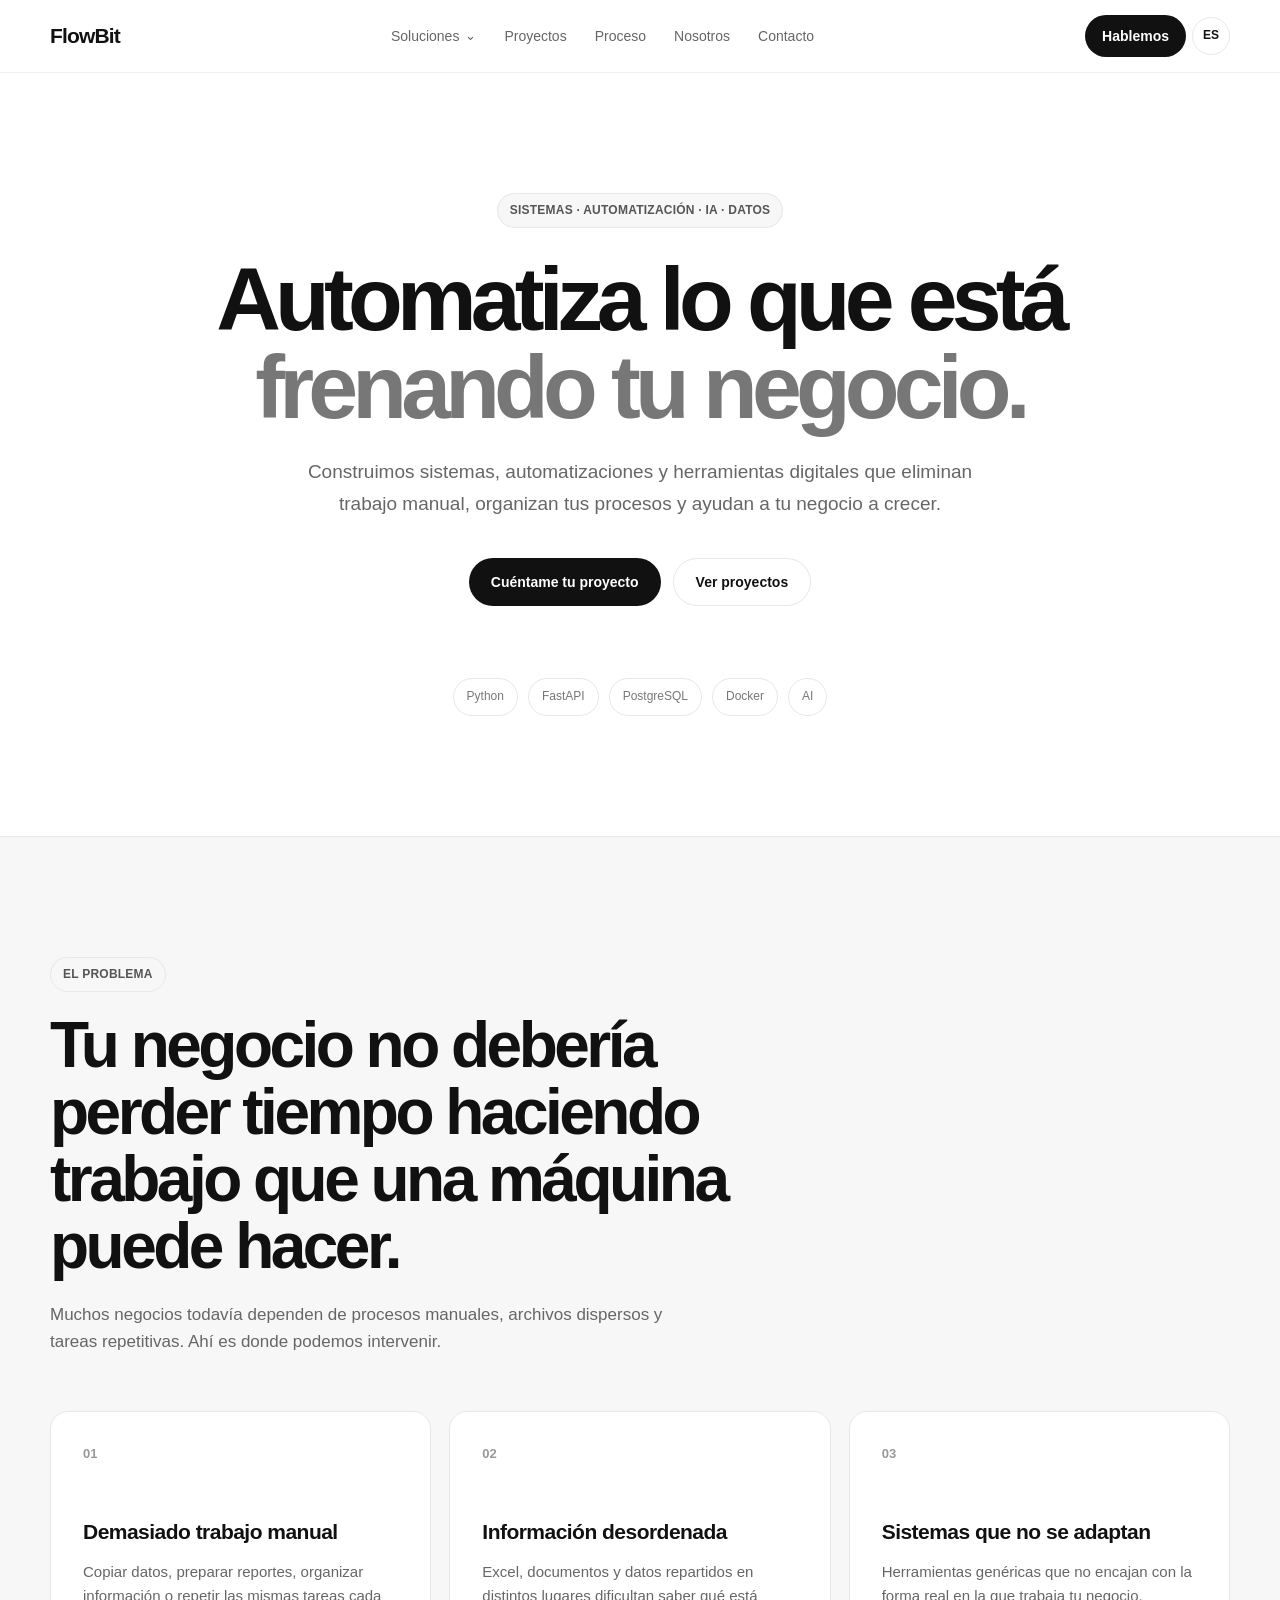
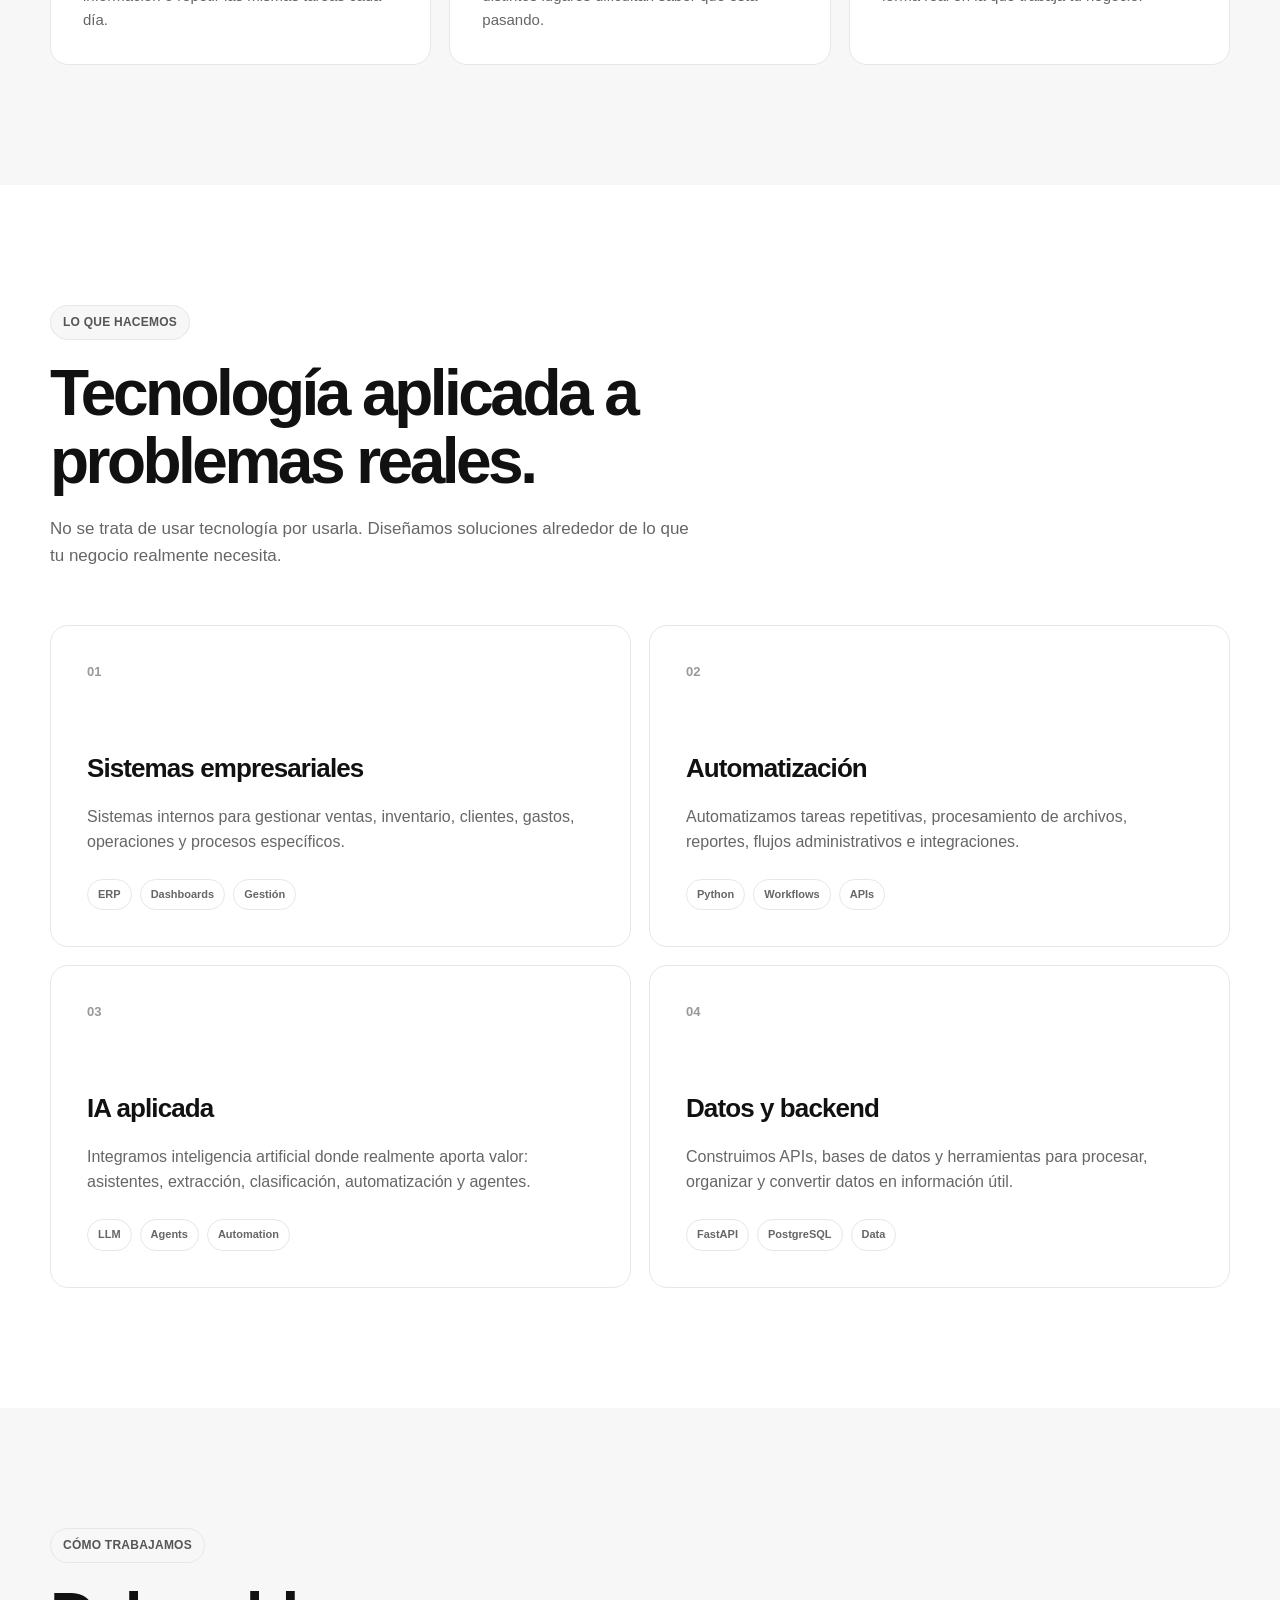
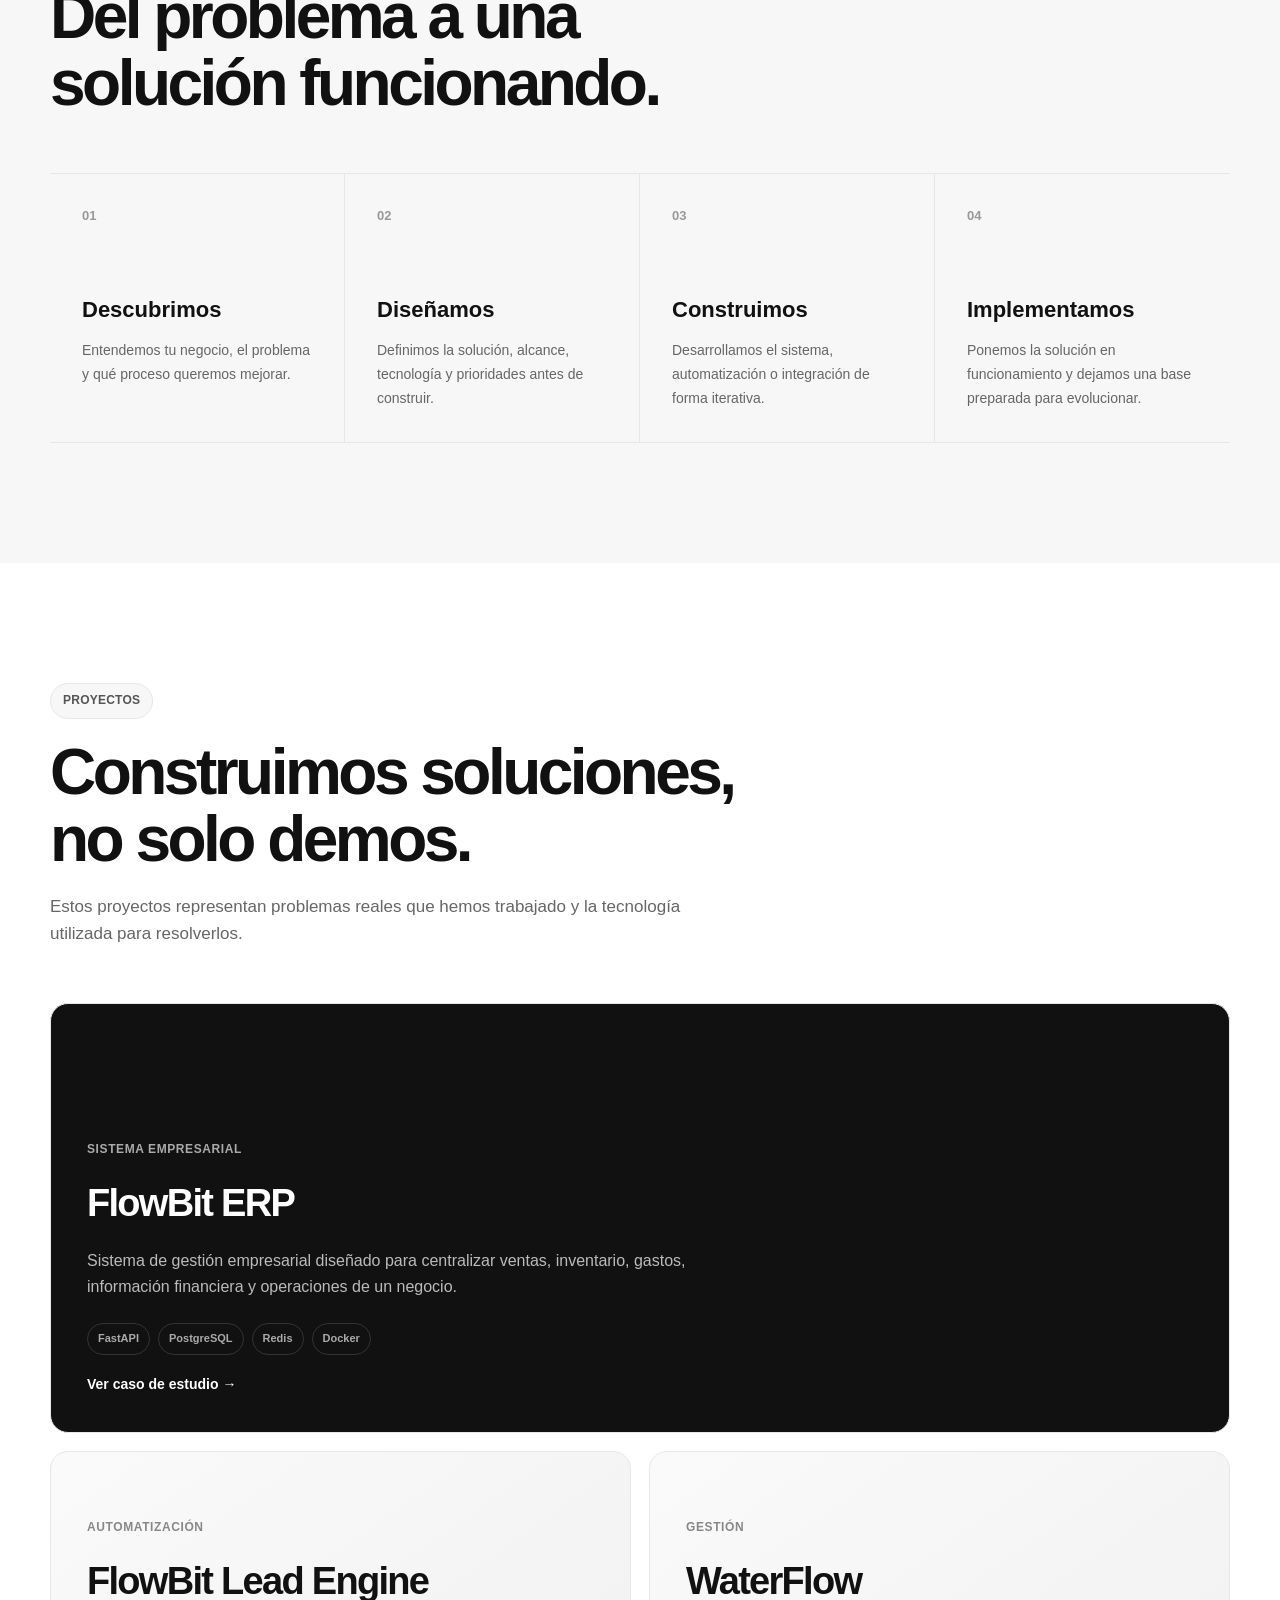
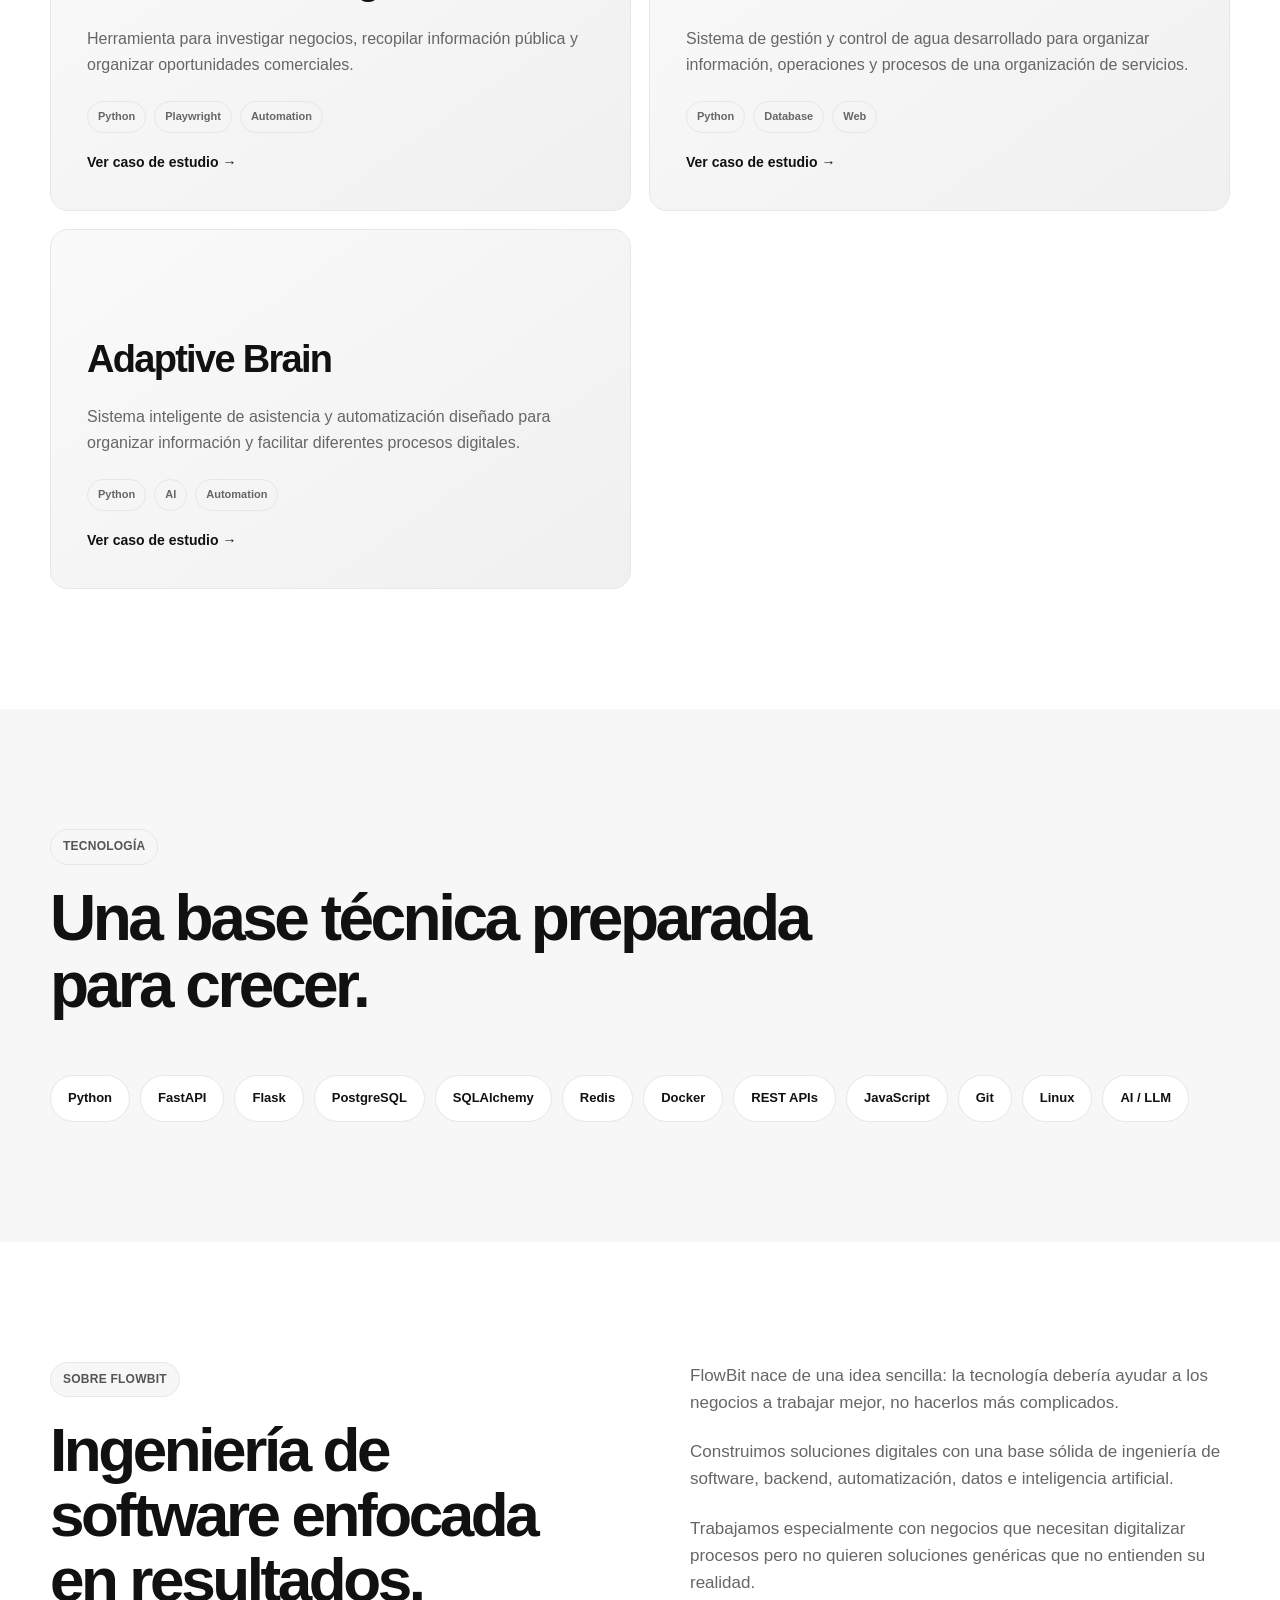
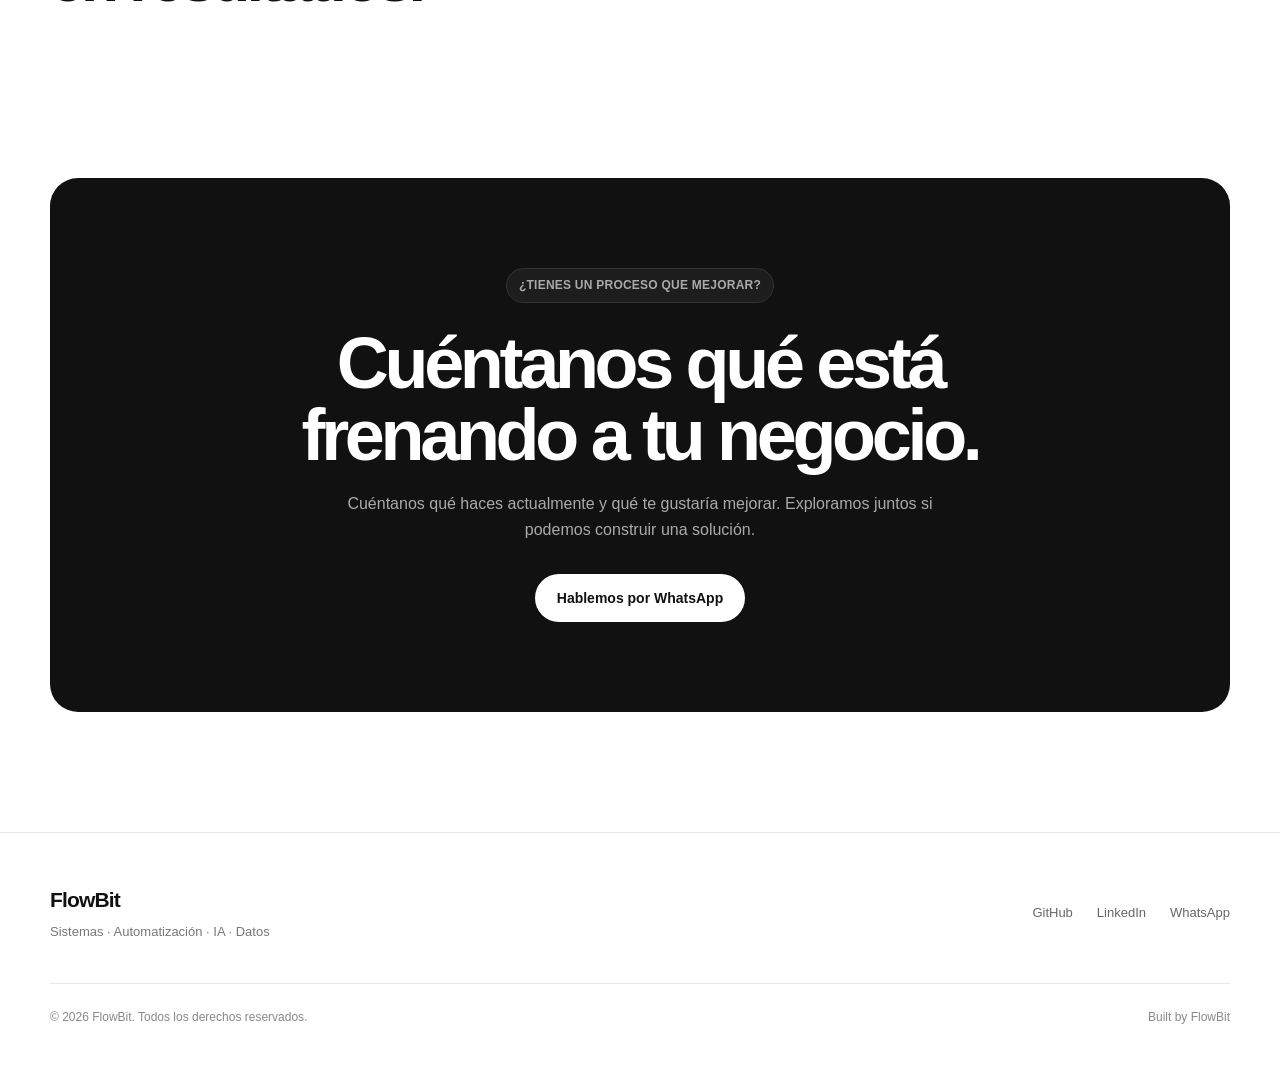
==== commit 28a4af90: "feat: unify navbar and language switch" ====
--- a/index.html
+++ b/index.html
@@ -17,7 +17,7 @@
     <!-- NAVBAR -->
     <header class="navbar">
       <div class="container navbar-content">
-        <a href="#" class="logo"> FlowBit </a>
+        <a href="#" class="logo">FlowBit</a>
 
         <nav class="nav-links">
           <div class="nav-dropdown">
@@ -48,14 +48,26 @@
           ☰
         </button>
 
-        <a
-          href="https://wa.me/593998931349?text=Hola%20FlowBit,%20quiero%20hablar%20sobre%20un%20proyecto"
-          class="nav-cta"
-          target="_blank"
-          rel="noopener noreferrer"
-        >
-          Hablemos
-        </a>
+        <!-- ACCIONES DE LA NAVBAR -->
+        <div class="nav-actions">
+          <a
+            href="https://wa.me/593998931349?text=Hola%20FlowBit,%20quiero%20hablar%20sobre%20un%20proyecto"
+            class="nav-cta"
+            target="_blank"
+            rel="noopener noreferrer"
+          >
+            Hablemos
+          </a>
+
+          <button
+            id="lang-switch"
+            class="lang-switch"
+            type="button"
+            aria-label="Cambiar idioma"
+          >
+            EN
+          </button>
+        </div>
       </div>
     </header>
 
@@ -500,36 +512,44 @@
 
     <!-- FOOTER -->
     <footer class="footer">
-      <div class="container footer-content">
-        <div>
-          <strong>FlowBit</strong>
-          <p>Sistemas inteligentes que automatizan tu negocio.</p>
-        </div>
-
-        <div class="footer-links">
-          <a
-            href="https://github.com/wilmersiguencia"
-            target="_blank"
-            rel="noopener noreferrer"
-          >
-            GitHub
-          </a>
-
-          <a
-            href="https://www.linkedin.com/"
-            target="_blank"
-            rel="noopener noreferrer"
-          >
-            LinkedIn
-          </a>
-
-          <a
-            href="https://wa.me/593998931349"
-            target="_blank"
-            rel="noopener noreferrer"
-          >
-            WhatsApp
-          </a>
+      <div class="container">
+        <div class="footer-top">
+          <div>
+            <a href="index.html" class="logo">FlowBit</a>
+
+            <p>Sistemas · Automatización · IA · Datos</p>
+          </div>
+
+          <div class="footer-links">
+            <a
+              href="https://github.com/wilmersiguencia"
+              target="_blank"
+              rel="noopener noreferrer"
+            >
+              GitHub
+            </a>
+
+            <a
+              href="https://www.linkedin.com/"
+              target="_blank"
+              rel="noopener noreferrer"
+            >
+              LinkedIn
+            </a>
+
+            <a
+              href="https://wa.me/593998931349"
+              target="_blank"
+              rel="noopener noreferrer"
+            >
+              WhatsApp
+            </a>
+          </div>
+        </div>
+
+        <div class="footer-bottom">
+          <span>© 2026 FlowBit. Todos los derechos reservados.</span>
+          <span>Built by FlowBit</span>
         </div>
       </div>
     </footer>
--- a/css/styles.css
+++ b/css/styles.css
@@ -248,6 +248,45 @@
   transform: translateY(-1px);
 }
 
+.lang-switch {
+  display: inline-flex;
+  align-items: center;
+  justify-content: center;
+  min-width: 38px;
+  height: 38px;
+  padding: 0 10px;
+  border: 1px solid var(--border);
+  background: transparent;
+  color: var(--text);
+  border-radius: 999px;
+  font-size: 12px;
+  font-weight: 600;
+  cursor: pointer;
+  transition:
+    background 0.2s ease,
+    color 0.2s ease,
+    border-color 0.2s ease;
+}
+
+.nav-actions .lang-switch {
+  margin: 0;
+  flex-shrink: 0;
+}
+
+.lang-switch:hover {
+  background: var(--text);
+  color: var(--white);
+  border-color: var(--text);
+}
+
+.nav-actions {
+  display: flex;
+  align-items: center;
+  gap: 6px;
+  margin: 0;
+  padding: 0;
+}
+
 /* =========================
    BUTTONS
 ========================= */
